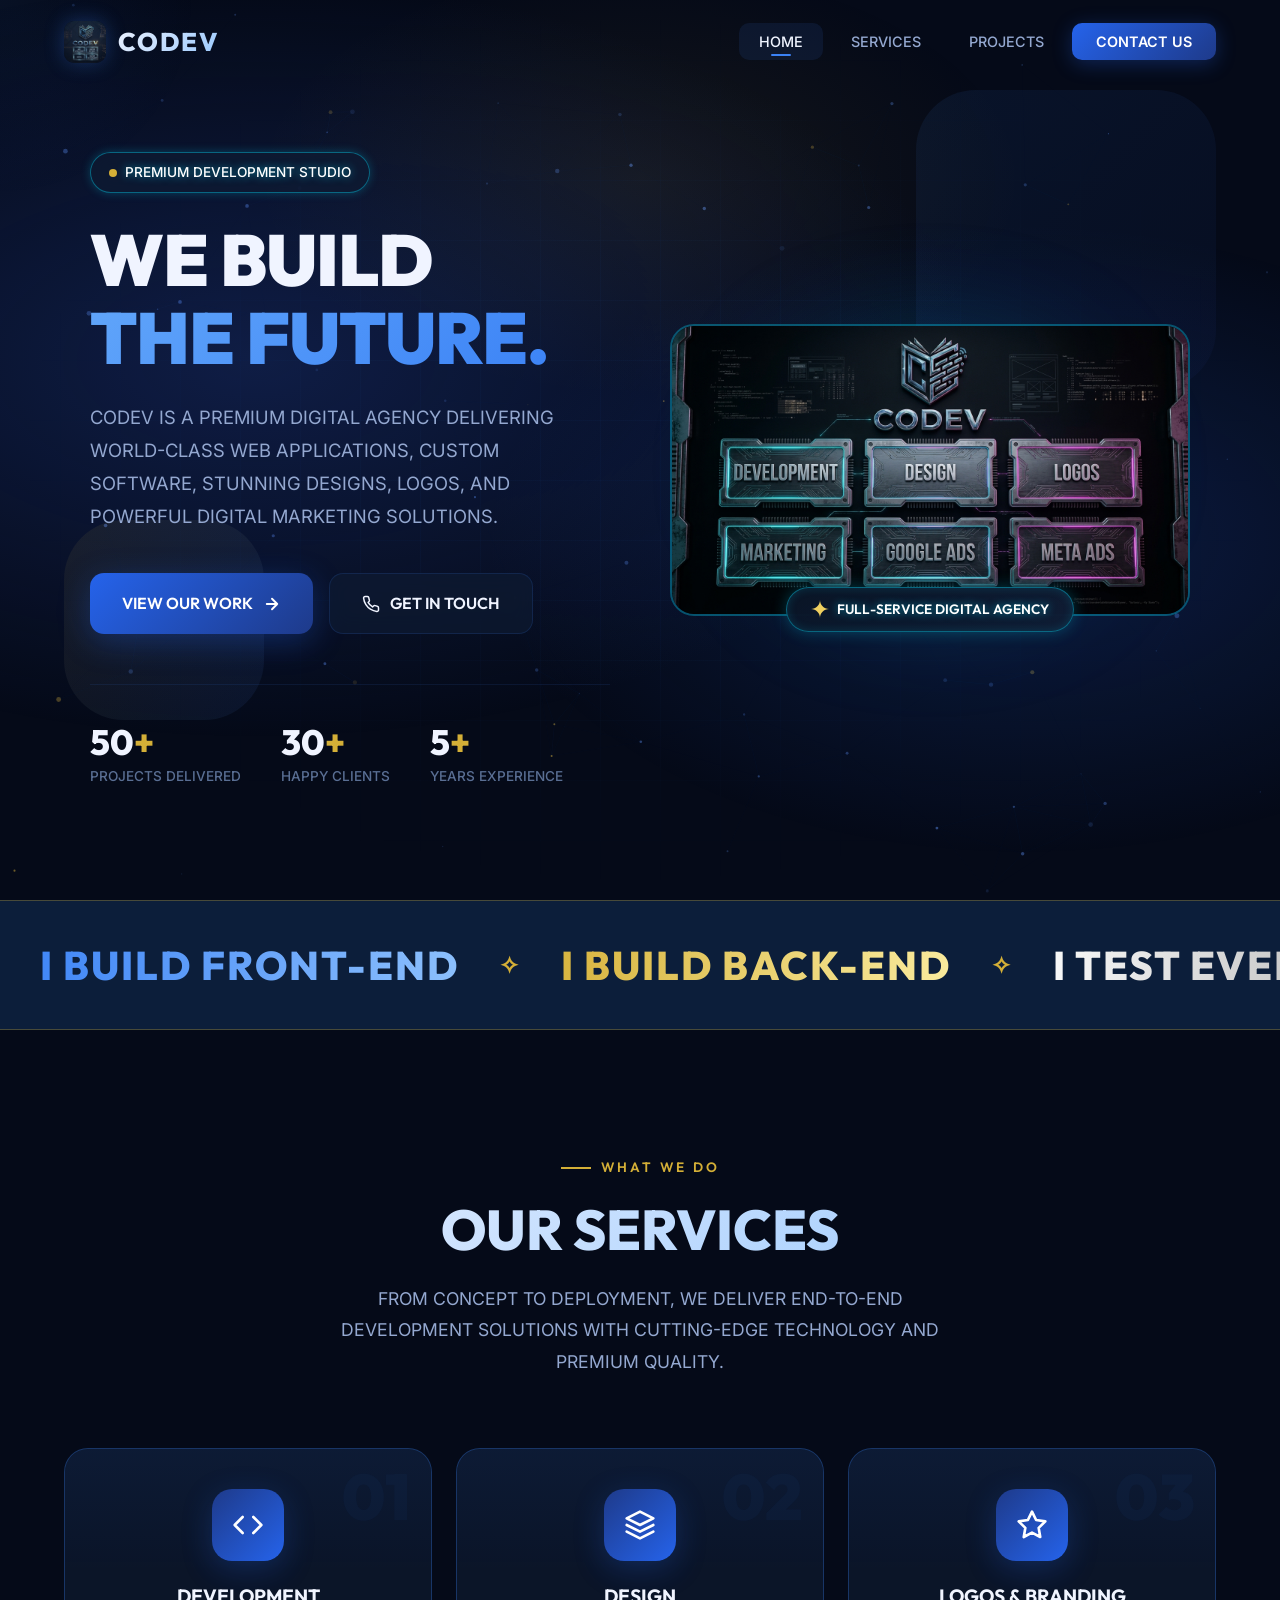
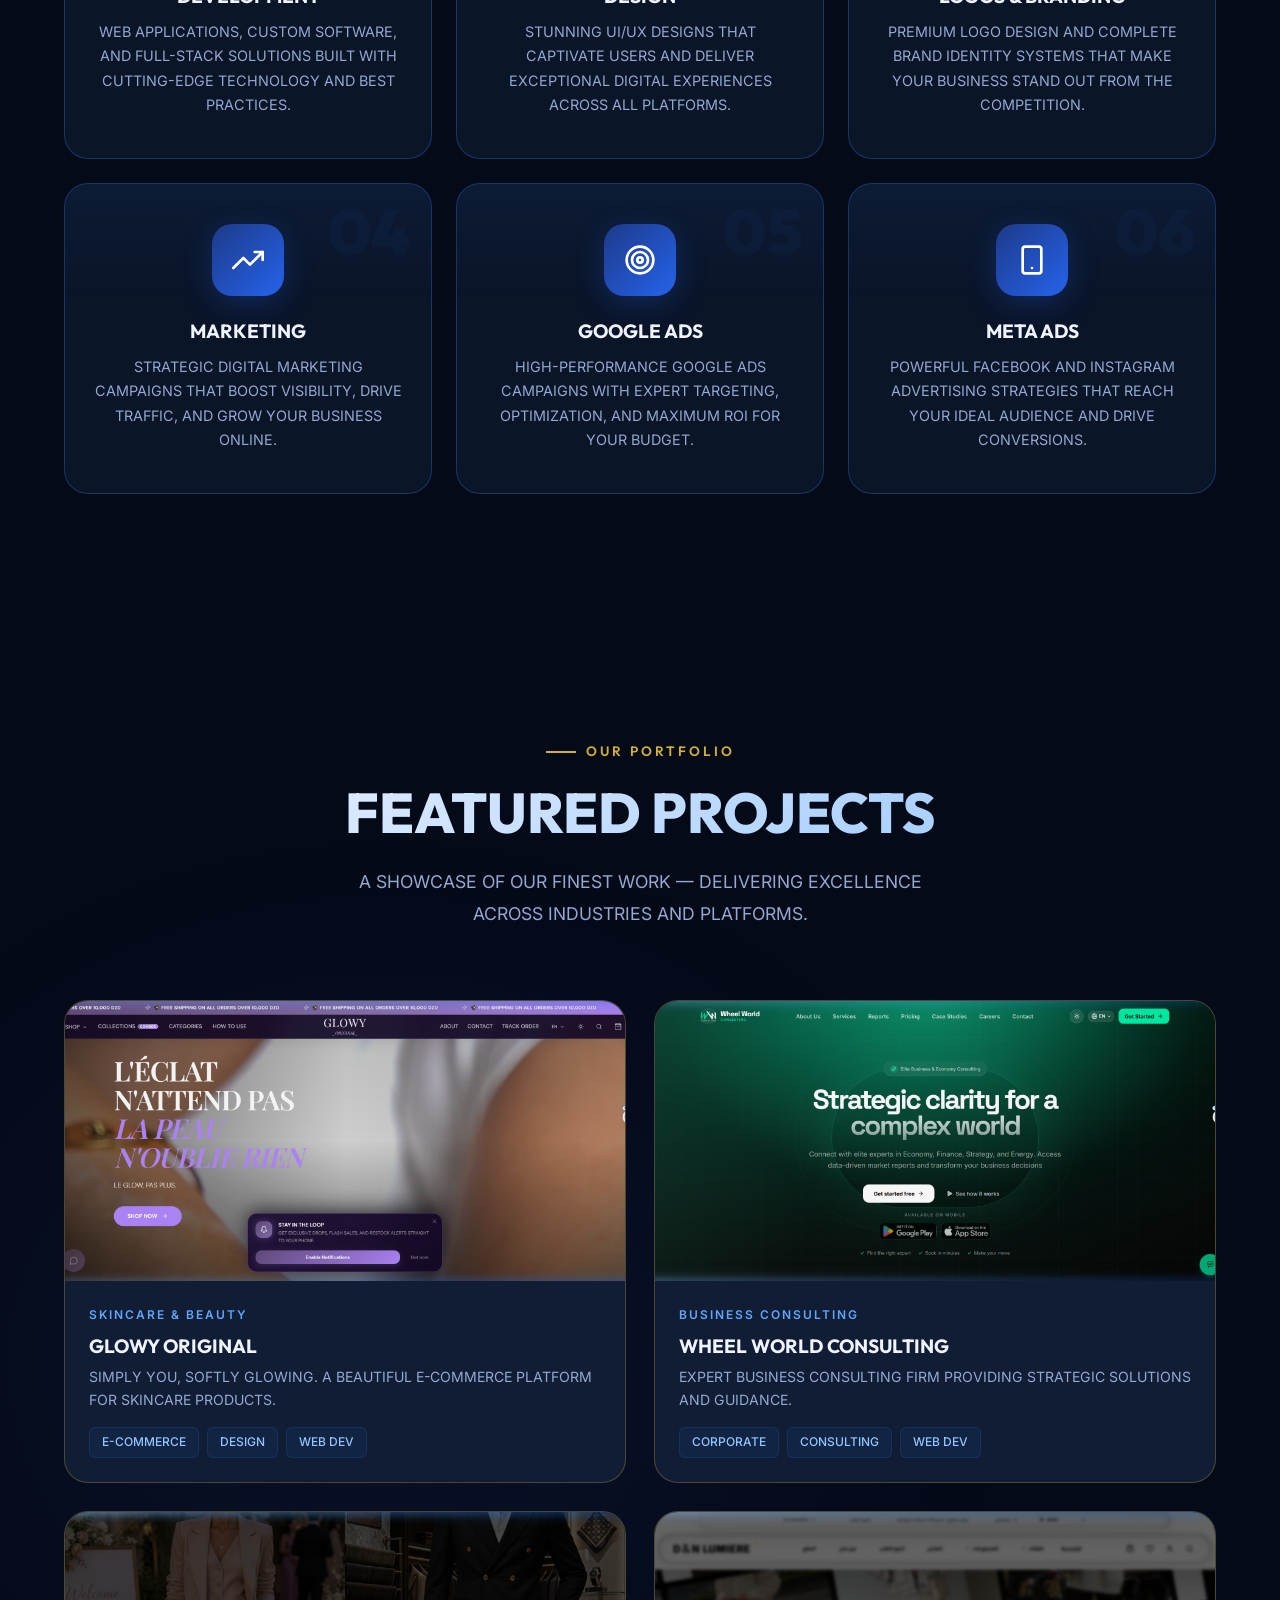
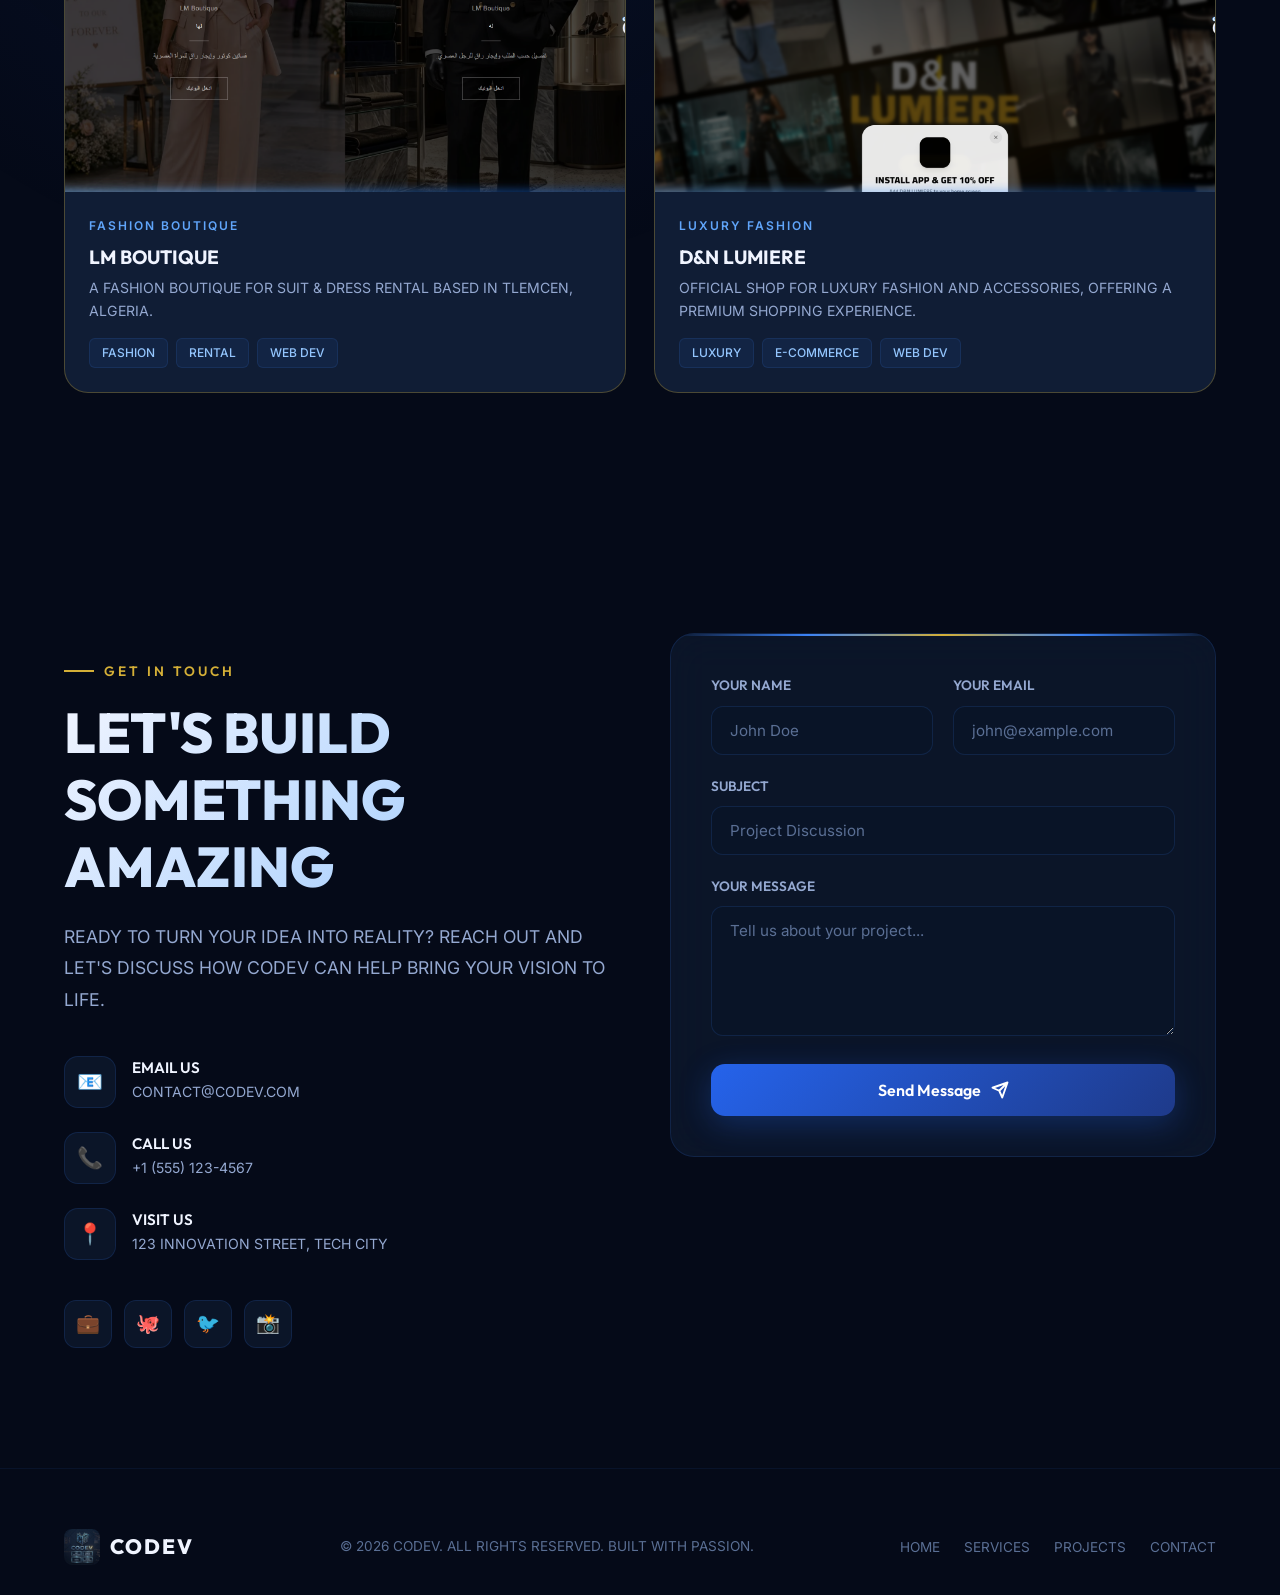
==== index.html @ 9a70c222 "Initial commit: Luxury landing page and functional admin dashboard" ====
<!DOCTYPE html>
<html lang="en">
<head>
  <meta charset="UTF-8">
  <meta name="viewport" content="width=device-width, initial-scale=1.0">
  <meta name="description" content="CODEV — Premium software development company specializing in web, mobile, full-stack, and enterprise software solutions. We build the future.">
  <meta name="keywords" content="CODEV, software development, web development, mobile apps, full-stack, enterprise software">
  <title>CODEV — We Build The Future</title>
  <link rel="stylesheet" href="styles.css">
</head>
<body>

  <!-- Scroll Progress Bar -->
  <div class="scroll-progress" id="scrollProgress"></div>

  <!-- Cursor Glow -->
  <div class="cursor-glow" id="cursorGlow"></div>

  <!-- Hero Background Video -->
  <video class="hero-video-bg" autoplay muted loop playsinline id="heroVideo">
    <source src="images/CODEV_logo_animation_video_202609071959.mp4" type="video/mp4">
  </video>

  <!-- Particles Canvas -->
  <canvas id="particles-canvas"></canvas>

  <!-- ============ NAVIGATION ============ -->
  <nav class="navbar" id="navbar">
    <div class="container">
      <a href="#hero" class="nav-logo">
        <img src="images/codev.jpeg" alt="CODEV Logo" class="nav-logo-img">
        <span>CODEV</span>
      </a>
      <ul class="nav-links" id="navLinks">
        <li><a href="#hero" class="active">Home</a></li>
        <li><a href="#services">Services</a></li>
        <li><a href="#projects">Projects</a></li>
        <li><a href="#contact" class="nav-cta">Contact Us</a></li>
      </ul>
      <button class="nav-toggle" id="navToggle" aria-label="Toggle navigation">
        <span></span>
        <span></span>
        <span></span>
      </button>
    </div>
  </nav>

  <!-- ============ HERO SECTION ============ -->
  <section class="hero" id="hero">
    <div class="hero-bg"></div>
    <div class="hero-grid"></div>
    <div class="floating-shapes">
      <div class="shape shape-1"></div>
      <div class="shape shape-2"></div>
      <div class="shape shape-3"></div>
    </div>
    <div class="container">
      <div class="hero-content">
        <div class="hero-badge">
          <span class="dot"></span>
          Premium Development Studio
        </div>
        <h1 class="hero-title">
          <span class="line">We Build</span>
          <span class="line gradient-text">The Future.</span>
        </h1>
        <p class="hero-description">
          CODEV is a premium digital agency delivering world-class 
          web applications, custom software, stunning designs, logos, 
          and powerful digital marketing solutions.
        </p>
        <div class="hero-buttons">
          <a href="#projects" class="btn-primary">
            View Our Work
            <svg width="18" height="18" viewBox="0 0 24 24" fill="none" stroke="currentColor" stroke-width="2.5" stroke-linecap="round" stroke-linejoin="round"><path d="M5 12h14M12 5l7 7-7 7"/></svg>
          </a>
          <a href="#contact" class="btn-secondary">
            <svg width="18" height="18" viewBox="0 0 24 24" fill="none" stroke="currentColor" stroke-width="2" stroke-linecap="round" stroke-linejoin="round"><path d="M22 16.92v3a2 2 0 01-2.18 2 19.79 19.79 0 01-8.63-3.07 19.5 19.5 0 01-6-6 19.79 19.79 0 01-3.07-8.67A2 2 0 014.11 2h3a2 2 0 012 1.72c.127.96.361 1.903.7 2.81a2 2 0 01-.45 2.11L8.09 9.91a16 16 0 006 6l1.27-1.27a2 2 0 012.11-.45c.907.339 1.85.573 2.81.7A2 2 0 0122 16.92z"/></svg>
            Get In Touch
          </a>
        </div>
        <div class="hero-stats">
          <div class="stat">
            <div class="stat-number">50<span class="accent">+</span></div>
            <div class="stat-label">Projects Delivered</div>
          </div>
          <div class="stat">
            <div class="stat-number">30<span class="accent">+</span></div>
            <div class="stat-label">Happy Clients</div>
          </div>
          <div class="stat">
            <div class="stat-number">5<span class="accent">+</span></div>
            <div class="stat-label">Years Experience</div>
          </div>
        </div>
      </div>
      <div class="hero-visual">
        <div class="hero-image-wrapper">
          <div class="hero-image-glow"></div>
          <img src="images/CODEV_digital_services_dashboard…_202609072008.jpeg" alt="CODEV Services" class="hero-main-image">
          <div class="hero-image-badge dynamic-lightning-badge">
            <svg class="lightning-icon premium-star" xmlns="http://www.w3.org/2000/svg" width="18" height="18" viewBox="0 0 24 24" fill="var(--gold-light)">
              <path d="M12 0C12 6.627 17.373 12 24 12C17.373 12 12 17.373 12 24C12 17.373 6.627 12 0 12C6.627 12 12 6.627 12 0Z"/>
            </svg> 
            FULL-SERVICE DIGITAL AGENCY
          </div>
        </div>
      </div>
    </div>
    </div>
  </section>

  <!-- ============ SCROLLING MARQUEE ============ -->
  <div class="marquee-section">
    <div class="marquee-container">
      <div class="marquee-content">
        <!-- Group 1 -->
        <span class="color-1">I BUILD FRONT-END</span> <span class="marquee-star">✧</span>
        <span class="color-2">I BUILD BACK-END</span> <span class="marquee-star">✧</span>
        <span class="color-3">I TEST EVERYTHING</span> <span class="marquee-star">✧</span>
        <span class="color-4">WEB APPLICATIONS</span> <span class="marquee-star">✧</span>
        <span class="color-5">MOBILE APPS</span> <span class="marquee-star">✧</span>
        <!-- Group 2 (Duplicate for seamless loop) -->
        <span class="color-1">I BUILD FRONT-END</span> <span class="marquee-star">✧</span>
        <span class="color-2">I BUILD BACK-END</span> <span class="marquee-star">✧</span>
        <span class="color-3">I TEST EVERYTHING</span> <span class="marquee-star">✧</span>
        <span class="color-4">WEB APPLICATIONS</span> <span class="marquee-star">✧</span>
        <span class="color-5">MOBILE APPS</span> <span class="marquee-star">✧</span>
      </div>
    </div>
  </div>


  <!-- ============ SERVICES SECTION ============ -->
  <section class="services" id="services">
    <div class="container">
      <div class="section-header reveal">
        <div class="section-label">What We Do</div>
        <h2 class="section-title">Our Services</h2>
        <p class="section-subtitle">
          From concept to deployment, we deliver end-to-end development solutions 
          with cutting-edge technology and premium quality.
        </p>
      </div>
      <div class="services-grid">
        <!-- Service 1 -->
        <div class="service-card reveal reveal-delay-1" data-tilt>
          <span class="service-number">01</span>
          <div class="service-icon"><svg xmlns="http://www.w3.org/2000/svg" width="32" height="32" viewBox="0 0 24 24" fill="none" stroke="white" stroke-width="2" stroke-linecap="round" stroke-linejoin="round"><polyline points="16 18 22 12 16 6"></polyline><polyline points="8 6 2 12 8 18"></polyline></svg></div>
          <h3>Development</h3>
          <p>Web applications, custom software, and full-stack solutions built with cutting-edge technology and best practices.</p>
        </div>
        <!-- Service 2 -->
        <div class="service-card reveal reveal-delay-2" data-tilt>
          <span class="service-number">02</span>
          <div class="service-icon"><svg xmlns="http://www.w3.org/2000/svg" width="32" height="32" viewBox="0 0 24 24" fill="none" stroke="white" stroke-width="2" stroke-linecap="round" stroke-linejoin="round"><polygon points="12 2 2 7 12 12 22 7 12 2"></polygon><polyline points="2 17 12 22 22 17"></polyline><polyline points="2 12 12 17 22 12"></polyline></svg></div>
          <h3>Design</h3>
          <p>Stunning UI/UX designs that captivate users and deliver exceptional digital experiences across all platforms.</p>
        </div>
        <!-- Service 3 -->
        <div class="service-card reveal reveal-delay-3" data-tilt>
          <span class="service-number">03</span>
          <div class="service-icon"><svg xmlns="http://www.w3.org/2000/svg" width="32" height="32" viewBox="0 0 24 24" fill="none" stroke="white" stroke-width="2" stroke-linecap="round" stroke-linejoin="round"><polygon points="12 2 15.09 8.26 22 9.27 17 14.14 18.18 21.02 12 17.77 5.82 21.02 7 14.14 2 9.27 8.91 8.26 12 2"></polygon></svg></div>
          <h3>Logos & Branding</h3>
          <p>Premium logo design and complete brand identity systems that make your business stand out from the competition.</p>
        </div>
        <!-- Service 4 -->
        <div class="service-card reveal reveal-delay-1" data-tilt>
          <span class="service-number">04</span>
          <div class="service-icon"><svg xmlns="http://www.w3.org/2000/svg" width="32" height="32" viewBox="0 0 24 24" fill="none" stroke="white" stroke-width="2" stroke-linecap="round" stroke-linejoin="round"><polyline points="23 6 13.5 15.5 8.5 10.5 1 18"></polyline><polyline points="17 6 23 6 23 12"></polyline></svg></div>
          <h3>Marketing</h3>
          <p>Strategic digital marketing campaigns that boost visibility, drive traffic, and grow your business online.</p>
        </div>
        <!-- Service 5 -->
        <div class="service-card reveal reveal-delay-2" data-tilt>
          <span class="service-number">05</span>
          <div class="service-icon"><svg xmlns="http://www.w3.org/2000/svg" width="32" height="32" viewBox="0 0 24 24" fill="none" stroke="white" stroke-width="2" stroke-linecap="round" stroke-linejoin="round"><circle cx="12" cy="12" r="10"></circle><circle cx="12" cy="12" r="6"></circle><circle cx="12" cy="12" r="2"></circle></svg></div>
          <h3>Google Ads</h3>
          <p>High-performance Google Ads campaigns with expert targeting, optimization, and maximum ROI for your budget.</p>
        </div>
        <!-- Service 6 -->
        <div class="service-card reveal reveal-delay-3" data-tilt>
          <span class="service-number">06</span>
          <div class="service-icon"><svg xmlns="http://www.w3.org/2000/svg" width="32" height="32" viewBox="0 0 24 24" fill="none" stroke="white" stroke-width="2" stroke-linecap="round" stroke-linejoin="round"><rect x="5" y="2" width="14" height="20" rx="2" ry="2"></rect><line x1="12" y1="18" x2="12.01" y2="18"></line></svg></div>
          <h3>Meta Ads</h3>
          <p>Powerful Facebook and Instagram advertising strategies that reach your ideal audience and drive conversions.</p>
        </div>
      </div>
    </div>
  </section>

  <!-- ============ PROJECTS SECTION ============ -->
  <section class="projects" id="projects">
    <div class="container">
      <div class="section-header reveal">
        <div class="section-label">Our Portfolio</div>
        <h2 class="section-title">Featured Projects</h2>
        <p class="section-subtitle">
          A showcase of our finest work — delivering excellence across industries 
          and platforms.
        </p>
      </div>
      <div class="projects-grid">
        <!-- Project 1 -->
        <div class="project-card reveal reveal-delay-1">
          <div class="project-image">
            <img src="images/project_glowyoriginal.png" alt="Glowy Original" loading="lazy">
            <div class="project-image-overlay">
              <a href="https://glowyoriginal.com" target="_blank" class="project-view-btn" style="text-decoration:none; display:inline-block;">Visit Website</a>
            </div>
          </div>
          <div class="project-info">
            <div class="project-category">Skincare & Beauty</div>
            <h3>Glowy Original</h3>
            <p>Simply you, softly glowing. A beautiful e-commerce platform for skincare products.</p>
            <div class="project-tags">
              <span class="project-tag">E-Commerce</span>
              <span class="project-tag">Design</span>
              <span class="project-tag">Web Dev</span>
            </div>
          </div>
        </div>
        <!-- Project 2 -->
        <div class="project-card reveal reveal-delay-2">
          <div class="project-image">
            <img src="images/project_wheelworld.png" alt="Wheel World Consulting" loading="lazy">
            <div class="project-image-overlay">
              <a href="https://wheelworld.dz" target="_blank" class="project-view-btn" style="text-decoration:none; display:inline-block;">Visit Website</a>
            </div>
          </div>
          <div class="project-info">
            <div class="project-category">Business Consulting</div>
            <h3>Wheel World Consulting</h3>
            <p>Expert business consulting firm providing strategic solutions and guidance.</p>
            <div class="project-tags">
              <span class="project-tag">Corporate</span>
              <span class="project-tag">Consulting</span>
              <span class="project-tag">Web Dev</span>
            </div>
          </div>
        </div>
        <!-- Project 3 -->
        <div class="project-card reveal reveal-delay-3">
          <div class="project-image">
            <img src="images/project_lmboutique.png" alt="LM Boutique" loading="lazy">
            <div class="project-image-overlay">
              <a href="https://lmboutique.store" target="_blank" class="project-view-btn" style="text-decoration:none; display:inline-block;">Visit Website</a>
            </div>
          </div>
          <div class="project-info">
            <div class="project-category">Fashion Boutique</div>
            <h3>LM Boutique</h3>
            <p>A fashion boutique for suit & dress rental based in Tlemcen, Algeria.</p>
            <div class="project-tags">
              <span class="project-tag">Fashion</span>
              <span class="project-tag">Rental</span>
              <span class="project-tag">Web Dev</span>
            </div>
          </div>
        </div>
        <!-- Project 4 -->
        <div class="project-card reveal reveal-delay-4">
          <div class="project-image">
            <img src="images/project_dnlumiere.png" alt="D&N Lumiere" loading="lazy">
            <div class="project-image-overlay">
              <a href="https://dn-lumiere.com" target="_blank" class="project-view-btn" style="text-decoration:none; display:inline-block;">Visit Website</a>
            </div>
          </div>
          <div class="project-info">
            <div class="project-category">Luxury Fashion</div>
            <h3>D&N Lumiere</h3>
            <p>Official shop for luxury fashion and accessories, offering a premium shopping experience.</p>
            <div class="project-tags">
              <span class="project-tag">Luxury</span>
              <span class="project-tag">E-Commerce</span>
              <span class="project-tag">Web Dev</span>
            </div>
          </div>
        </div>
      </div>
    </div>
  </section>

  <!-- ============ CONTACT SECTION ============ -->
  <section class="contact" id="contact">
    <div class="container">
      <div class="contact-info">
        <div class="reveal">
          <div class="section-label">Get In Touch</div>
          <h2 class="section-title">Let's Build Something Amazing</h2>
          <p class="section-subtitle">
            Ready to turn your idea into reality? Reach out and let's discuss 
            how CODEV can help bring your vision to life.
          </p>
        </div>
        <div class="contact-details reveal reveal-delay-1">
          <div class="contact-item">
            <div class="contact-item-icon">📧</div>
            <div class="contact-item-text">
              <h4>Email Us</h4>
              <p>contact@codev.com</p>
            </div>
          </div>
          <div class="contact-item">
            <div class="contact-item-icon">📞</div>
            <div class="contact-item-text">
              <h4>Call Us</h4>
              <p>+1 (555) 123-4567</p>
            </div>
          </div>
          <div class="contact-item">
            <div class="contact-item-icon">📍</div>
            <div class="contact-item-text">
              <h4>Visit Us</h4>
              <p>123 Innovation Street, Tech City</p>
            </div>
          </div>
        </div>
        <div class="contact-socials reveal reveal-delay-2">
          <a href="#" class="social-link" aria-label="LinkedIn">💼</a>
          <a href="#" class="social-link" aria-label="GitHub">🐙</a>
          <a href="#" class="social-link" aria-label="Twitter">🐦</a>
          <a href="#" class="social-link" aria-label="Instagram">📸</a>
        </div>
      </div>
      <div class="contact-form-wrapper reveal reveal-delay-1">
        <form class="contact-form" id="contactForm">
          <div class="form-row">
            <div class="form-group">
              <label for="name">Your Name</label>
              <input type="text" id="name" name="name" placeholder="John Doe" required>
            </div>
            <div class="form-group">
              <label for="email">Your Email</label>
              <input type="email" id="email" name="email" placeholder="john@example.com" required>
            </div>
          </div>
          <div class="form-group">
            <label for="subject">Subject</label>
            <input type="text" id="subject" name="subject" placeholder="Project Discussion">
          </div>
          <div class="form-group">
            <label for="message">Your Message</label>
            <textarea id="message" name="message" placeholder="Tell us about your project..." required></textarea>
          </div>
          <button type="submit" class="btn-submit" id="submitBtn">
            Send Message
            <svg width="18" height="18" viewBox="0 0 24 24" fill="none" stroke="currentColor" stroke-width="2.5" stroke-linecap="round" stroke-linejoin="round"><path d="M22 2L11 13M22 2l-7 20-4-9-9-4 20-7z"/></svg>
          </button>
        </form>
      </div>
    </div>
  </section>

  <!-- ============ FOOTER ============ -->
  <footer class="footer">
    <div class="container">
      <div class="footer-content">
        <div class="footer-logo">
          <img src="images/codev.jpeg" alt="CODEV Logo" class="footer-logo-img">
          <span>CODEV</span>
        </div>
        <p class="footer-text">&copy; 2026 CODEV. All rights reserved. Built with passion.</p>
        <ul class="footer-links">
          <li><a href="#hero">Home</a></li>
          <li><a href="#services">Services</a></li>
          <li><a href="#projects">Projects</a></li>
          <li><a href="#contact">Contact</a></li>
        </ul>
      </div>
    </div>
  </footer>

  <!-- Back to Top -->
  <button class="back-to-top" id="backToTop" aria-label="Back to top">
    <svg width="20" height="20" viewBox="0 0 24 24" fill="none" stroke="currentColor" stroke-width="2.5" stroke-linecap="round" stroke-linejoin="round"><path d="M18 15l-6-6-6 6"/></svg>
  </button>

  <script src="script.js"></script>
</body>
</html>
---- styles.css ----
/* ============================================
   CODEV — Luxury Portfolio Design System
   Deep Royal Blue + Gold Accent Theme
   ============================================ */

/* ---------- Google Fonts ---------- */
@import url('https://fonts.googleapis.com/css2?family=Outfit:wght@300;400;500;600;700;800;900&family=Inter:wght@300;400;500;600;700&display=swap');

/* ---------- CSS Custom Properties ---------- */
:root {
  /* Primary Blues */
  --bg-deepest: #050a18;
  --bg-deep: #0a1628;
  --bg-dark: #0d1f3c;
  --bg-card: #101d35;
  --blue-900: #0c1e3a;
  --blue-800: #132d5e;
  --blue-700: #1e3a8a;
  --blue-600: #2563eb;
  --blue-500: #3b82f6;
  --blue-400: #60a5fa;
  --blue-300: #93c5fd;

  /* Gold Accent */
  --gold: #d4af37;
  --gold-light: #f0d060;
  --gold-dark: #b8941e;

  /* Text */
  --text-primary: #f0f4ff;
  --text-secondary: #94a8d0;
  --text-muted: #5a6f94;

  /* Glass */
  --glass-bg: rgba(16, 29, 53, 0.6);
  --glass-border: rgba(59, 130, 246, 0.15);
  --glass-glow: rgba(59, 130, 246, 0.08);

  /* Shadows */
  --shadow-sm: 0 2px 8px rgba(0, 0, 0, 0.3);
  --shadow-md: 0 8px 32px rgba(0, 0, 0, 0.4);
  --shadow-lg: 0 16px 64px rgba(0, 0, 0, 0.5);
  --shadow-glow: 0 0 40px rgba(59, 130, 246, 0.15);
  --shadow-gold: 0 0 30px rgba(212, 175, 55, 0.2);

  /* Spacing */
  --section-padding: 120px 0;
  --container-width: 1200px;

  /* Transitions */
  --transition-fast: 0.2s cubic-bezier(0.4, 0, 0.2, 1);
  --transition-smooth: 0.4s cubic-bezier(0.4, 0, 0.2, 1);
  --transition-spring: 0.6s cubic-bezier(0.34, 1.56, 0.64, 1);
}

/* ---------- Reset & Base ---------- */
*,
*::before,
*::after {
  margin: 0;
  padding: 0;
  box-sizing: border-box;
}

html {
  scroll-behavior: smooth;
  scroll-padding-top: 80px;
}

body {
  font-family: 'Inter', -apple-system, BlinkMacSystemFont, sans-serif;
  background-color: var(--bg-deepest);
  color: var(--text-primary);
  line-height: 1.7;
  overflow-x: hidden;
  -webkit-font-smoothing: antialiased;
  -moz-osx-font-smoothing: grayscale;
  text-transform: uppercase;
}

h1, h2, h3, h4, h5, h6 {
  font-family: 'Outfit', sans-serif;
  line-height: 1.2;
  font-weight: 700;
}

a {
  text-decoration: none;
  color: inherit;
}

img {
  max-width: 100%;
  display: block;
}

.container {
  max-width: var(--container-width);
  margin: 0 auto;
  padding: 0 24px;
}

/* ---------- Section Titles ---------- */
.section-label {
  display: inline-flex;
  align-items: center;
  gap: 10px;
  font-family: 'Outfit', sans-serif;
  font-size: 0.85rem;
  font-weight: 600;
  letter-spacing: 3px;
  text-transform: uppercase;
  color: var(--gold);
  margin-bottom: 16px;
}

.section-label::before {
  content: '';
  display: inline-block;
  width: 30px;
  height: 2px;
  background: var(--gold);
}

.section-title {
  font-size: clamp(2.2rem, 5vw, 3.5rem);
  font-weight: 800;
  margin-bottom: 20px;
  background: linear-gradient(135deg, var(--text-primary), var(--blue-300));
  -webkit-background-clip: text;
  -webkit-text-fill-color: transparent;
  background-clip: text;
  animation: titleLightningGlow 3s infinite alternate;
}

.section-subtitle {
  font-size: 1.1rem;
  color: var(--text-secondary);
  max-width: 600px;
  line-height: 1.8;
}

/* ---------- Particles Canvas ---------- */
#particles-canvas {
  position: fixed;
  top: 0;
  left: 0;
  width: 100%;
  height: 100%;
  pointer-events: none;
  z-index: 0;
}

/* ============================================
   NAVIGATION
   ============================================ */
.navbar {
  position: fixed;
  top: 0;
  left: 0;
  right: 0;
  z-index: 1000;
  padding: 20px 0;
  transition: var(--transition-smooth);
}

.navbar.scrolled {
  padding: 12px 0;
  background: rgba(5, 10, 24, 0.85);
  backdrop-filter: blur(20px);
  -webkit-backdrop-filter: blur(20px);
  border-bottom: 1px solid var(--glass-border);
  box-shadow: 0 4px 30px rgba(0, 0, 0, 0.3);
}

.navbar .container {
  display: flex;
  align-items: center;
  justify-content: space-between;
}

.nav-logo {
  display: flex;
  align-items: center;
  gap: 12px;
  font-family: 'Outfit', sans-serif;
  font-size: 1.6rem;
  font-weight: 800;
  letter-spacing: 2px;
}

.nav-logo-img {
  width: 42px;
  height: 42px;
  border-radius: 10px;
  object-fit: cover;
  box-shadow: 0 0 20px rgba(59, 130, 246, 0.3);
}

.nav-logo span {
  background: linear-gradient(135deg, var(--text-primary), var(--blue-300));
  -webkit-background-clip: text;
  -webkit-text-fill-color: transparent;
  background-clip: text;
}

.nav-links {
  display: flex;
  align-items: center;
  gap: 8px;
  list-style: none;
}

.nav-links a {
  padding: 10px 20px;
  font-size: 0.9rem;
  font-weight: 500;
  color: var(--text-secondary);
  border-radius: 10px;
  transition: var(--transition-fast);
  position: relative;
}

.nav-links a:hover,
.nav-links a.active {
  color: var(--text-primary);
  background: rgba(59, 130, 246, 0.1);
}

.nav-links a.active::after {
  content: '';
  position: absolute;
  bottom: 4px;
  left: 50%;
  transform: translateX(-50%);
  width: 20px;
  height: 2px;
  background: var(--blue-500);
  border-radius: 1px;
}

.nav-cta {
  padding: 10px 24px !important;
  background: linear-gradient(135deg, var(--blue-600), var(--blue-700)) !important;
  color: white !important;
  border-radius: 10px !important;
  font-weight: 600 !important;
  box-shadow: 0 4px 20px rgba(37, 99, 235, 0.3);
  transition: var(--transition-smooth) !important;
}

.nav-cta:hover {
  transform: translateY(-2px);
  box-shadow: 0 8px 30px rgba(37, 99, 235, 0.4) !important;
}

/* Mobile Menu */
.nav-toggle {
  display: none;
  flex-direction: column;
  gap: 5px;
  background: none;
  border: none;
  cursor: pointer;
  padding: 5px;
  z-index: 1001;
}

.nav-toggle span {
  display: block;
  width: 24px;
  height: 2px;
  background: var(--text-primary);
  border-radius: 2px;
  transition: var(--transition-fast);
}

.nav-toggle.active span:nth-child(1) {
  transform: rotate(45deg) translate(5px, 5px);
}

.nav-toggle.active span:nth-child(2) {
  opacity: 0;
}

.nav-toggle.active span:nth-child(3) {
  transform: rotate(-45deg) translate(5px, -5px);
}

/* ============================================
   HERO SECTION
   ============================================ */
.hero {
  position: relative;
  min-height: 100vh;
  display: flex;
  align-items: center;
  overflow: hidden;
  padding: 120px 0 80px;
}

/* Animated gradient background */
.hero-bg {
  position: absolute;
  inset: 0;
  background:
    radial-gradient(ellipse 80% 60% at 20% 40%, rgba(30, 58, 138, 0.4) 0%, transparent 70%),
    radial-gradient(ellipse 60% 50% at 80% 60%, rgba(37, 99, 235, 0.2) 0%, transparent 70%),
    radial-gradient(ellipse 50% 40% at 50% 20%, rgba(212, 175, 55, 0.08) 0%, transparent 60%);
  animation: heroBgPulse 8s ease-in-out infinite alternate;
}

@keyframes heroBgPulse {
  0% { opacity: 0.8; transform: scale(1); }
  100% { opacity: 1; transform: scale(1.05); }
}

/* Grid pattern overlay */
.hero-grid {
  position: absolute;
  inset: 0;
  background-image:
    linear-gradient(rgba(59, 130, 246, 0.03) 1px, transparent 1px),
    linear-gradient(90deg, rgba(59, 130, 246, 0.03) 1px, transparent 1px);
  background-size: 60px 60px;
  mask-image: radial-gradient(ellipse at center, black 30%, transparent 70%);
  -webkit-mask-image: radial-gradient(ellipse at center, black 30%, transparent 70%);
}

/* 3D Floating Shapes */
.floating-shapes {
  position: absolute;
  inset: 0;
  perspective: 1000px;
  overflow: hidden;
}

.shape {
  position: absolute;
  border-radius: 20%;
  opacity: 0.08;
  animation: floatRotate 20s ease-in-out infinite;
}

.shape-1 {
  width: 300px;
  height: 300px;
  top: 10%;
  right: 5%;
  background: linear-gradient(135deg, var(--blue-500), var(--blue-700));
  animation-delay: 0s;
  animation-duration: 25s;
}

.shape-2 {
  width: 200px;
  height: 200px;
  bottom: 20%;
  left: 5%;
  background: linear-gradient(135deg, var(--gold), var(--blue-500));
  animation-delay: -5s;
  animation-duration: 20s;
  border-radius: 30%;
}

.shape-3 {
  width: 150px;
  height: 150px;
  top: 50%;
  right: 30%;
  background: linear-gradient(135deg, var(--blue-400), var(--blue-600));
  animation-delay: -10s;
  animation-duration: 22s;
  border-radius: 40%;
}

@keyframes floatRotate {
  0%, 100% {
    transform: translateY(0) rotate3d(1, 1, 0, 0deg) scale(1);
  }
  25% {
    transform: translateY(-30px) rotate3d(1, 0, 1, 90deg) scale(1.05);
  }
  50% {
    transform: translateY(-15px) rotate3d(0, 1, 1, 180deg) scale(0.95);
  }
  75% {
    transform: translateY(-40px) rotate3d(1, 1, 1, 270deg) scale(1.02);
  }
}

.hero .container {
  position: relative;
  z-index: 2;
  display: flex;
  align-items: center;
  gap: 60px;
}

.hero-content {
  flex: 1;
  max-width: 650px;
}

.hero-badge {
  display: inline-flex;
  align-items: center;
  gap: 8px;
  padding: 8px 18px;
  background: var(--glass-bg);
  border: 1px solid rgba(6, 182, 212, 0.5);
  border-radius: 50px;
  font-size: 0.85rem;
  font-weight: 500;
  color: #fff;
  margin-bottom: 28px;
  backdrop-filter: blur(10px);
  box-shadow: 0 0 10px rgba(6, 182, 212, 0.3);
  text-shadow: 0 0 8px rgba(6, 182, 212, 0.8);
  animation: badgeLightningPulse 2s infinite alternate;
}

.hero-badge .dot {
  width: 8px;
  height: 8px;
  background: var(--gold);
  border-radius: 50%;
  animation: pulse 2s ease-in-out infinite;
}

@keyframes pulse {
  0%, 100% { opacity: 1; transform: scale(1); }
  50% { opacity: 0.5; transform: scale(0.8); }
}

.hero-title {
  font-size: clamp(2.8rem, 6vw, 4.5rem);
  font-weight: 900;
  line-height: 1.08;
  margin-bottom: 24px;
  letter-spacing: -1px;
  animation: titleLightningGlow 3s infinite alternate;
}

@keyframes titleLightningGlow {
  0%, 100% { filter: drop-shadow(0 0 8px rgba(59, 130, 246, 0.2)); }
  50% { filter: drop-shadow(0 0 25px rgba(59, 130, 246, 0.8)) drop-shadow(0 0 45px rgba(212, 175, 55, 0.6)); }
}

.hero-title .line {
  display: block;
}

.hero-title .gradient-text {
  background: linear-gradient(135deg, var(--blue-400), var(--blue-500), var(--gold-light));
  -webkit-background-clip: text;
  -webkit-text-fill-color: transparent;
  background-clip: text;
  background-size: 200% auto;
  animation: shimmer 4s ease-in-out infinite;
}

@keyframes shimmer {
  0%, 100% { background-position: 0% center; }
  50% { background-position: 100% center; }
}

.hero-description {
  font-size: 1.15rem;
  color: var(--text-secondary);
  line-height: 1.8;
  margin-bottom: 40px;
  max-width: 520px;
  animation: descLightningGlow 4s infinite alternate;
}

@keyframes descLightningGlow {
  0%, 100% { text-shadow: 0 0 5px rgba(255, 255, 255, 0.1); color: var(--text-secondary); }
  50% { text-shadow: 0 0 15px rgba(255, 255, 255, 0.6), 0 0 30px rgba(59, 130, 246, 0.5); color: #fff; }
}

.hero-buttons {
  display: flex;
  gap: 16px;
  flex-wrap: wrap;
}

/* Buttons */
.btn-primary {
  display: inline-flex;
  align-items: center;
  gap: 10px;
  padding: 16px 32px;
  background: linear-gradient(135deg, var(--blue-600), var(--blue-700));
  color: white;
  font-family: 'Outfit', sans-serif;
  font-size: 1rem;
  font-weight: 600;
  border: none;
  border-radius: 14px;
  cursor: pointer;
  transition: var(--transition-smooth);
  position: relative;
  overflow: hidden;
  box-shadow: 0 8px 32px rgba(37, 99, 235, 0.3);
}

.btn-primary::before {
  content: '';
  position: absolute;
  inset: 0;
  background: linear-gradient(135deg, transparent, rgba(255,255,255,0.1), transparent);
  transform: translateX(-100%);
  transition: 0.6s;
}

.btn-primary:hover::before {
  transform: translateX(100%);
}

.btn-primary:hover {
  transform: translateY(-3px);
  box-shadow: 0 12px 40px rgba(37, 99, 235, 0.45);
}

.btn-secondary {
  display: inline-flex;
  align-items: center;
  gap: 10px;
  padding: 16px 32px;
  background: var(--glass-bg);
  color: var(--text-primary);
  font-family: 'Outfit', sans-serif;
  font-size: 1rem;
  font-weight: 600;
  border: 1px solid var(--glass-border);
  border-radius: 14px;
  cursor: pointer;
  transition: var(--transition-smooth);
  backdrop-filter: blur(10px);
}

.btn-secondary:hover {
  background: rgba(59, 130, 246, 0.15);
  border-color: var(--blue-500);
  transform: translateY(-3px);
  box-shadow: var(--shadow-glow);
}

/* Hero Stats */
.hero-stats {
  display: flex;
  gap: 40px;
  margin-top: 50px;
  padding-top: 40px;
  border-top: 1px solid rgba(59, 130, 246, 0.1);
}

.stat {
  text-align: left;
}

.stat-number {
  font-family: 'Outfit', sans-serif;
  font-size: 2.2rem;
  font-weight: 800;
  color: var(--text-primary);
  line-height: 1;
  margin-bottom: 4px;
}

.stat-number .accent {
  color: var(--gold);
}

.stat-label {
  font-size: 0.85rem;
  color: var(--text-muted);
  font-weight: 500;
}

/* Hero Background Video */
.hero-video-bg {
  position: fixed;
  top: 0;
  left: 0;
  width: 100%;
  height: 100%;
  object-fit: cover;
  z-index: -1;
  opacity: 0.08;
  filter: blur(2px) saturate(1.5);
  pointer-events: none;
}

/* Hero Visual (Image) */
.hero-visual {
  flex: 1;
  display: flex;
  justify-content: center;
  align-items: center;
  perspective: 1000px;
}

.hero-image-wrapper {
  position: relative;
  max-width: 520px;
  width: 100%;
  border-radius: 24px;
  overflow: visible;
  animation: heroFloat 6s ease-in-out infinite;
}

@keyframes heroFloat {
  0%, 100% { transform: translateY(0) rotateY(-3deg) rotateX(2deg); }
  50% { transform: translateY(-15px) rotateY(3deg) rotateX(-2deg); }
}

.hero-main-image {
  width: 100%;
  height: auto;
  border-radius: 24px;
  border: 2px solid rgba(6, 182, 212, 0.4);
  position: relative;
  z-index: 1;
  transition: var(--transition-smooth);
  animation: dashboardLightningPulse 2.5s infinite alternate;
}

@keyframes dashboardLightningPulse {
  0%, 100% {
    box-shadow: 0 0 15px rgba(6, 182, 212, 0.3), inset 0 0 10px rgba(6, 182, 212, 0.2);
    border-color: rgba(6, 182, 212, 0.4);
  }
  50% {
    box-shadow: 0 0 40px rgba(6, 182, 212, 0.8), inset 0 0 20px rgba(6, 182, 212, 0.6);
    border-color: rgba(6, 182, 212, 1);
  }
}

.hero-image-wrapper:hover .hero-main-image {
  transform: scale(1.02);
}

.hero-image-glow {
  position: absolute;
  width: 90%;
  height: 90%;
  background: radial-gradient(circle, rgba(6, 182, 212, 0.4) 0%, transparent 70%);
  top: 50%;
  left: 50%;
  transform: translate(-50%, -50%);
  border-radius: 50%;
  filter: blur(60px);
  z-index: 0;
  animation: glowPulseNeon 2.5s infinite alternate;
}

@keyframes glowPulseNeon {
  0%, 100% { opacity: 0.5; transform: translate(-50%, -50%) scale(0.9); }
  50% { opacity: 1; transform: translate(-50%, -50%) scale(1.15); filter: blur(40px) brightness(1.5); }
}

.hero-image-badge {
  position: absolute;
  bottom: -16px;
  left: 50%;
  transform: translateX(-50%);
  padding: 10px 24px;
  background: rgba(10, 22, 40, 0.9);
  backdrop-filter: blur(20px);
  border: 1px solid var(--glass-border);
  border-radius: 50px;
  font-family: 'Outfit', sans-serif;
  font-size: 0.85rem;
  font-weight: 600;
  color: var(--blue-300);
  white-space: nowrap;
  z-index: 2;
  box-shadow: 0 8px 30px rgba(0, 0, 0, 0.3);
  display: flex;
  align-items: center;
  gap: 8px;
}

.dynamic-lightning-badge {
  background: linear-gradient(135deg, rgba(10, 22, 40, 0.95), rgba(16, 29, 53, 0.95));
  border: 1px solid rgba(6, 182, 212, 0.5);
  box-shadow: 0 0 15px rgba(6, 182, 212, 0.3), inset 0 0 10px rgba(6, 182, 212, 0.2);
  color: #fff;
  text-shadow: 0 0 8px rgba(6, 182, 212, 0.8);
  animation: badgeLightningPulse 2.5s infinite alternate;
}

.lightning-icon {
  animation: starSparkle 4s linear infinite;
  display: inline-block;
}

@keyframes badgeLightningPulse {
  0%, 100% {
    box-shadow: 0 0 10px rgba(6, 182, 212, 0.2), inset 0 0 5px rgba(6, 182, 212, 0.1);
    border-color: rgba(6, 182, 212, 0.3);
  }
  50% {
    box-shadow: 0 0 25px rgba(6, 182, 212, 0.6), inset 0 0 15px rgba(6, 182, 212, 0.4);
    border-color: rgba(6, 182, 212, 0.9);
    text-shadow: 0 0 15px rgba(6, 182, 212, 1);
  }
}

@keyframes starSparkle {
  0% { transform: rotate(0deg) scale(0.9); opacity: 0.8; filter: drop-shadow(0 0 5px var(--gold)); }
  50% { transform: rotate(180deg) scale(1.2); opacity: 1; filter: drop-shadow(0 0 15px #fff) drop-shadow(0 0 8px var(--gold)); }
  100% { transform: rotate(360deg) scale(0.9); opacity: 0.8; filter: drop-shadow(0 0 5px var(--gold)); }
}

/* ============================================
   SCROLLING MARQUEE
   ============================================ */
.marquee-section {
  width: 100%;
  overflow: hidden;
  background: var(--blue-900);
  padding: 30px 0;
  border-top: 1px solid rgba(212, 175, 55, 0.3);
  border-bottom: 1px solid rgba(212, 175, 55, 0.3);
  display: flex;
  align-items: center;
  position: relative;
  z-index: 10;
}

.marquee-container {
  width: 100%;
  display: flex;
  overflow: hidden;
  white-space: nowrap;
}

.marquee-content {
  display: inline-flex;
  align-items: center;
  animation: marqueeScroll 25s linear infinite;
}

.marquee-content span {
  font-family: 'Outfit', sans-serif;
  font-size: 2.5rem;
  font-weight: 800;
  text-transform: uppercase;
  letter-spacing: 2px;
  padding: 0 40px;
}

@keyframes lightningGlow {
  0% { filter: drop-shadow(0 0 5px var(--glow-color)) drop-shadow(0 0 10px var(--glow-color)); brightness: 1; }
  50% { filter: drop-shadow(0 0 15px var(--glow-color)) drop-shadow(0 0 30px var(--glow-color)); brightness: 1.3; }
  100% { filter: drop-shadow(0 0 5px var(--glow-color)) drop-shadow(0 0 10px var(--glow-color)); brightness: 1; }
}

@keyframes gradientShift {
  0% { background-position: 0% 50%; }
  50% { background-position: 100% 50%; }
  100% { background-position: 0% 50%; }
}

.marquee-content span[class^="color-"] {
  background-size: 200% auto;
  color: transparent;
  -webkit-background-clip: text;
  background-clip: text;
  -webkit-text-stroke: 0;
  animation: gradientShift 3s linear infinite, lightningGlow 2s ease-in-out infinite;
}

.marquee-content span.color-1 {
  --glow-color: rgba(59, 130, 246, 0.6);
  background-image: linear-gradient(90deg, #3b82f6, #93c5fd, #3b82f6);
  animation-delay: 0s, 0s;
}

.marquee-content span.color-2 {
  --glow-color: rgba(212, 175, 55, 0.6);
  background-image: linear-gradient(90deg, #d4af37, #fdf0a6, #d4af37);
  animation-delay: 0.2s, 0.4s;
}

.marquee-content span.color-3 {
  --glow-color: rgba(255, 255, 255, 0.6);
  background-image: linear-gradient(90deg, #ffffff, #a0a0a0, #ffffff);
  animation-delay: 0.4s, 0.8s;
}

.marquee-content span.color-4 {
  --glow-color: rgba(6, 182, 212, 0.6);
  background-image: linear-gradient(90deg, #06b6d4, #a5f3fc, #06b6d4);
  animation-delay: 0.6s, 1.2s;
}

.marquee-content span.color-5 {
  --glow-color: rgba(168, 85, 247, 0.6);
  background-image: linear-gradient(90deg, #a855f7, #e9d5ff, #a855f7);
  animation-delay: 0.8s, 1.6s;
}

.marquee-content span.marquee-star {
  font-size: 1.5rem;
  -webkit-text-stroke: 0;
  color: var(--gold);
  padding: 0;
}

@keyframes marqueeScroll {
  0% { transform: translateX(0); }
  100% { transform: translateX(-50%); }
}

/* ============================================
   SERVICES SECTION
   ============================================ */
.services {
  position: relative;
  padding: var(--section-padding);
  z-index: 1;
}

.services .section-header {
  text-align: center;
  margin-bottom: 70px;
}

.services .section-subtitle {
  margin: 0 auto;
}

.services-grid {
  display: grid;
  grid-template-columns: repeat(3, 1fr);
  gap: 24px;
}

/* 3D Tilt Card */
.service-card {
  position: relative;
  background: var(--glass-bg);
  border: 1px solid rgba(59, 130, 246, 0.3);
  border-radius: 24px;
  padding: 40px 28px;
  text-align: center;
  transition: var(--transition-smooth);
  transform-style: preserve-3d;
  perspective: 800px;
  overflow: hidden;
  cursor: default;
  animation: borderLightningPulse 3s infinite alternate;
}

@keyframes borderLightningPulse {
  0%, 100% { box-shadow: 0 0 5px rgba(59, 130, 246, 0.1); border-color: rgba(59, 130, 246, 0.2); }
  50% { box-shadow: 0 0 15px rgba(59, 130, 246, 0.4); border-color: rgba(59, 130, 246, 0.6); }
}

.service-card::before {
  content: '';
  position: absolute;
  inset: 0;
  background: linear-gradient(180deg, rgba(59, 130, 246, 0.06) 0%, transparent 40%);
  border-radius: 24px;
  transition: var(--transition-smooth);
}

.service-card::after {
  content: '';
  position: absolute;
  top: -50%;
  left: -50%;
  width: 200%;
  height: 200%;
  background: radial-gradient(circle at var(--mouse-x, 50%) var(--mouse-y, 50%), rgba(59, 130, 246, 0.08) 0%, transparent 50%);
  pointer-events: none;
  opacity: 0;
  transition: opacity 0.4s;
}

.service-card:hover::after {
  opacity: 1;
}

.service-card:hover {
  border-color: rgba(59, 130, 246, 0.3);
  box-shadow: var(--shadow-glow);
  transform: translateY(-8px);
}

.service-icon {
  width: 72px;
  height: 72px;
  margin: 0 auto 24px;
  background: linear-gradient(135deg, var(--blue-700), var(--blue-600));
  border-radius: 20px;
  display: flex;
  align-items: center;
  justify-content: center;
  font-size: 2rem;
  box-shadow: 0 8px 30px rgba(37, 99, 235, 0.25);
  position: relative;
  z-index: 1;
  transition: var(--transition-smooth);
}

.service-card:hover .service-icon {
  transform: scale(1.1) rotateY(10deg);
  box-shadow: 0 12px 40px rgba(37, 99, 235, 0.35);
}

.service-card h3 {
  font-size: 1.2rem;
  font-weight: 700;
  margin-bottom: 12px;
  color: var(--text-primary);
  position: relative;
  z-index: 1;
}

.service-card p {
  font-size: 0.9rem;
  color: var(--text-secondary);
  line-height: 1.7;
  position: relative;
  z-index: 1;
}

.service-card .service-number {
  position: absolute;
  top: 16px;
  right: 20px;
  font-family: 'Outfit', sans-serif;
  font-size: 4rem;
  font-weight: 900;
  color: rgba(59, 130, 246, 0.04);
  line-height: 1;
}

/* ============================================
   PROJECTS SECTION
   ============================================ */
.projects {
  position: relative;
  padding: var(--section-padding);
  z-index: 1;
  background:
    radial-gradient(ellipse 70% 50% at 30% 50%, rgba(30, 58, 138, 0.15) 0%, transparent 70%);
}

.projects .section-header {
  text-align: center;
  margin-bottom: 70px;
}

.projects .section-subtitle {
  margin: 0 auto;
}

.projects-grid {
  display: grid;
  grid-template-columns: repeat(2, 1fr);
  gap: 28px;
}

.project-card {
  position: relative;
  border-radius: 24px;
  overflow: hidden;
  background: var(--bg-card);
  border: 1px solid rgba(212, 175, 55, 0.3);
  transition: var(--transition-smooth);
  transform-style: preserve-3d;
  cursor: pointer;
  group: true;
  animation: borderLightningPulseGold 3.5s infinite alternate;
}

@keyframes borderLightningPulseGold {
  0%, 100% { box-shadow: 0 0 5px rgba(212, 175, 55, 0.1); border-color: rgba(212, 175, 55, 0.2); }
  50% { box-shadow: 0 0 20px rgba(212, 175, 55, 0.5); border-color: rgba(212, 175, 55, 0.8); }
}

.project-card:hover {
  transform: translateY(-12px) scale(1.02);
  box-shadow: 0 20px 40px rgba(0, 0, 0, 0.6), 0 0 40px rgba(212, 175, 55, 0.15);
  border-color: rgba(212, 175, 55, 0.5); /* Gold border on hover */
}

.project-card::before {
  content: '';
  position: absolute;
  inset: 0;
  background: linear-gradient(135deg, rgba(212, 175, 55, 0.1), transparent 40%);
  opacity: 0;
  transition: var(--transition-smooth);
  z-index: 1;
  pointer-events: none;
}

.project-card:hover::before {
  opacity: 1;
}

.project-image {
  position: relative;
  width: 100%;
  height: 280px; /* Taller image to show off the website */
  overflow: hidden;
}

.project-image img {
  width: 100%;
  height: 100%;
  object-fit: cover;
  transition: var(--transition-smooth);
}

.project-card:hover .project-image img {
  transform: scale(1.08);
}

.project-image-overlay {
  position: absolute;
  inset: 0;
  background: linear-gradient(180deg, transparent 40%, rgba(5, 10, 24, 0.8) 100%);
  opacity: 0;
  transition: var(--transition-smooth);
  display: flex;
  align-items: flex-end;
  justify-content: center;
  padding-bottom: 20px;
}

.project-card:hover .project-image-overlay {
  opacity: 1;
}

.project-view-btn {
  padding: 12px 28px;
  background: linear-gradient(135deg, var(--gold), var(--gold-dark));
  color: var(--bg-deepest);
  border: none;
  border-radius: 12px;
  font-family: 'Outfit', sans-serif;
  font-size: 0.9rem;
  font-weight: 700;
  cursor: pointer;
  transform: translateY(20px);
  transition: var(--transition-smooth);
  box-shadow: 0 4px 15px rgba(212, 175, 55, 0.4);
}

.project-view-btn:hover {
  box-shadow: 0 6px 25px rgba(212, 175, 55, 0.6);
  transform: translateY(-2px);
}

.project-card:hover .project-view-btn {
  transform: translateY(0);
}

.project-info {
  padding: 24px;
}

.project-category {
  font-size: 0.75rem;
  font-weight: 600;
  letter-spacing: 2px;
  text-transform: uppercase;
  color: var(--blue-400);
  margin-bottom: 10px;
}

.project-info h3 {
  font-size: 1.2rem;
  font-weight: 700;
  margin-bottom: 8px;
  color: var(--text-primary);
}

.project-info p {
  font-size: 0.88rem;
  color: var(--text-secondary);
  line-height: 1.6;
}

.project-tags {
  display: flex;
  gap: 8px;
  flex-wrap: wrap;
  margin-top: 16px;
}

.project-tag {
  padding: 4px 12px;
  background: rgba(59, 130, 246, 0.08);
  border: 1px solid rgba(59, 130, 246, 0.12);
  border-radius: 6px;
  font-size: 0.75rem;
  font-weight: 500;
  color: var(--blue-300);
}

/* ============================================
   CONTACT SECTION
   ============================================ */
.contact {
  position: relative;
  padding: var(--section-padding);
  z-index: 1;
}

.contact .container {
  display: grid;
  grid-template-columns: 1fr 1fr;
  gap: 60px;
  align-items: start;
}

.contact-info {
  padding-top: 20px;
}

.contact-info .section-subtitle {
  margin-bottom: 40px;
}

.contact-details {
  display: flex;
  flex-direction: column;
  gap: 24px;
  margin-bottom: 40px;
}

.contact-item {
  display: flex;
  align-items: center;
  gap: 16px;
}

.contact-item-icon {
  width: 52px;
  height: 52px;
  background: var(--glass-bg);
  border: 1px solid var(--glass-border);
  border-radius: 14px;
  display: flex;
  align-items: center;
  justify-content: center;
  font-size: 1.3rem;
  flex-shrink: 0;
  transition: var(--transition-smooth);
}

.contact-item:hover .contact-item-icon {
  background: rgba(59, 130, 246, 0.15);
  border-color: var(--blue-500);
  box-shadow: var(--shadow-glow);
}

.contact-item-text h4 {
  font-size: 0.95rem;
  font-weight: 600;
  color: var(--text-primary);
  margin-bottom: 2px;
}

.contact-item-text p {
  font-size: 0.88rem;
  color: var(--text-secondary);
}

.contact-socials {
  display: flex;
  gap: 12px;
}

.social-link {
  width: 48px;
  height: 48px;
  background: var(--glass-bg);
  border: 1px solid var(--glass-border);
  border-radius: 12px;
  display: flex;
  align-items: center;
  justify-content: center;
  font-size: 1.2rem;
  transition: var(--transition-smooth);
}

.social-link:hover {
  background: rgba(59, 130, 246, 0.15);
  border-color: var(--blue-500);
  transform: translateY(-4px);
  box-shadow: var(--shadow-glow);
}

/* Contact Form */
.contact-form-wrapper {
  background: var(--glass-bg);
  border: 1px solid var(--glass-border);
  border-radius: 24px;
  padding: 40px;
  backdrop-filter: blur(20px);
  position: relative;
  overflow: hidden;
}

.contact-form-wrapper::before {
  content: '';
  position: absolute;
  top: 0;
  left: 0;
  right: 0;
  height: 2px;
  background: linear-gradient(90deg, transparent, var(--blue-500), var(--gold), var(--blue-500), transparent);
}

.contact-form {
  display: flex;
  flex-direction: column;
  gap: 20px;
}

.form-group {
  position: relative;
}

.form-group label {
  display: block;
  font-size: 0.85rem;
  font-weight: 600;
  color: var(--text-secondary);
  margin-bottom: 8px;
  font-family: 'Outfit', sans-serif;
}

.form-group input,
.form-group textarea {
  width: 100%;
  padding: 14px 18px;
  background: rgba(10, 22, 40, 0.6);
  border: 1px solid var(--glass-border);
  border-radius: 12px;
  color: var(--text-primary);
  font-family: 'Inter', sans-serif;
  font-size: 0.95rem;
  transition: var(--transition-smooth);
  outline: none;
}

.form-group input::placeholder,
.form-group textarea::placeholder {
  color: var(--text-muted);
}

.form-group input:focus,
.form-group textarea:focus {
  border-color: var(--blue-500);
  box-shadow: 0 0 0 3px rgba(59, 130, 246, 0.1), 0 0 20px rgba(59, 130, 246, 0.08);
  background: rgba(10, 22, 40, 0.8);
}

.form-group textarea {
  min-height: 130px;
  resize: vertical;
}

.form-row {
  display: grid;
  grid-template-columns: 1fr 1fr;
  gap: 20px;
}

.btn-submit {
  display: inline-flex;
  align-items: center;
  justify-content: center;
  gap: 10px;
  padding: 16px 32px;
  background: linear-gradient(135deg, var(--blue-600), var(--blue-700));
  color: white;
  font-family: 'Outfit', sans-serif;
  font-size: 1rem;
  font-weight: 600;
  border: none;
  border-radius: 14px;
  cursor: pointer;
  transition: var(--transition-smooth);
  position: relative;
  overflow: hidden;
  box-shadow: 0 8px 32px rgba(37, 99, 235, 0.3);
  width: 100%;
}

.btn-submit:hover {
  transform: translateY(-3px);
  box-shadow: 0 12px 40px rgba(37, 99, 235, 0.45);
}

.btn-submit::before {
  content: '';
  position: absolute;
  inset: 0;
  background: linear-gradient(135deg, transparent, rgba(255,255,255,0.1), transparent);
  transform: translateX(-100%);
  transition: 0.6s;
}

.btn-submit:hover::before {
  transform: translateX(100%);
}

/* ============================================
   FOOTER
   ============================================ */
.footer {
  position: relative;
  padding: 60px 0 30px;
  border-top: 1px solid rgba(59, 130, 246, 0.08);
  z-index: 1;
}

.footer-content {
  display: flex;
  justify-content: space-between;
  align-items: center;
  flex-wrap: wrap;
  gap: 20px;
}

.footer-logo {
  display: flex;
  align-items: center;
  gap: 10px;
  font-family: 'Outfit', sans-serif;
  font-size: 1.3rem;
  font-weight: 800;
  letter-spacing: 2px;
}

.footer-logo-img {
  width: 36px;
  height: 36px;
  border-radius: 8px;
  object-fit: cover;
}

.footer-text {
  font-size: 0.85rem;
  color: var(--text-muted);
}

.footer-links {
  display: flex;
  gap: 24px;
  list-style: none;
}

.footer-links a {
  font-size: 0.85rem;
  color: var(--text-muted);
  transition: var(--transition-fast);
}

.footer-links a:hover {
  color: var(--blue-400);
}

/* ============================================
   SCROLL REVEAL ANIMATIONS
   ============================================ */
.reveal {
  opacity: 0;
  transform: translateY(40px);
  transition: opacity 0.8s cubic-bezier(0.4, 0, 0.2, 1), transform 0.8s cubic-bezier(0.4, 0, 0.2, 1);
}

.reveal.visible {
  opacity: 1;
  transform: translateY(0);
}

.reveal-delay-1 { transition-delay: 0.1s; }
.reveal-delay-2 { transition-delay: 0.2s; }
.reveal-delay-3 { transition-delay: 0.3s; }
.reveal-delay-4 { transition-delay: 0.4s; }

/* ============================================
   SCROLL PROGRESS BAR
   ============================================ */
.scroll-progress {
  position: fixed;
  top: 0;
  left: 0;
  height: 3px;
  background: linear-gradient(90deg, var(--blue-500), var(--gold), var(--blue-400));
  z-index: 10000;
  transition: width 0.1s linear;
  box-shadow: 0 0 10px rgba(59, 130, 246, 0.5);
}

/* ============================================
   BACK TO TOP
   ============================================ */
.back-to-top {
  position: fixed;
  bottom: 30px;
  right: 30px;
  width: 50px;
  height: 50px;
  background: linear-gradient(135deg, var(--blue-600), var(--blue-700));
  border: 1px solid var(--glass-border);
  border-radius: 14px;
  display: flex;
  align-items: center;
  justify-content: center;
  font-size: 1.2rem;
  color: white;
  cursor: pointer;
  z-index: 999;
  opacity: 0;
  transform: translateY(20px);
  transition: var(--transition-smooth);
  box-shadow: 0 8px 32px rgba(37, 99, 235, 0.3);
}

.back-to-top.visible {
  opacity: 1;
  transform: translateY(0);
}

.back-to-top:hover {
  transform: translateY(-4px);
  box-shadow: 0 12px 40px rgba(37, 99, 235, 0.45);
}

/* ============================================
   CUSTOM CURSOR GLOW
   ============================================ */
.cursor-glow {
  position: fixed;
  width: 400px;
  height: 400px;
  border-radius: 50%;
  background: radial-gradient(circle, rgba(59, 130, 246, 0.06) 0%, transparent 70%);
  pointer-events: none;
  z-index: 0;
  transform: translate(-50%, -50%);
  transition: transform 0.1s ease-out;
}

/* ============================================
   RESPONSIVE DESIGN
   ============================================ */
@media (max-width: 1024px) {
  .services-grid {
    grid-template-columns: repeat(2, 1fr);
  }

  .hero-image-wrapper {
    max-width: 400px;
  }

  .projects-grid {
    grid-template-columns: repeat(2, 1fr);
  }

  .hero-image-wrapper {
    max-width: 350px;
  }

  .hero .container {
    flex-direction: column;
    text-align: center;
  }

  .hero-content {
    max-width: 100%;
  }

  .hero-description {
    max-width: 100%;
  }

  .hero-buttons {
    justify-content: center;
  }

  .hero-stats {
    justify-content: center;
  }

  .contact .container {
    grid-template-columns: 1fr;
  }
}

@media (max-width: 768px) {
  :root {
    --section-padding: 80px 0;
  }

  .nav-links {
    position: fixed;
    top: 0;
    right: 0;
    width: 280px;
    height: 100vh;
    background: rgba(5, 10, 24, 0.95);
    backdrop-filter: blur(20px);
    flex-direction: column;
    justify-content: center;
    gap: 8px;
    padding: 20px;
    transform: translateX(100%);
    transition: var(--transition-smooth);
    border-left: 1px solid var(--glass-border);
  }

  .nav-links.open {
    transform: translateX(0);
  }

  .nav-toggle {
    display: flex;
  }

  .services-grid {
    grid-template-columns: 1fr;
    max-width: 400px;
    margin: 0 auto;
  }

  .projects-grid {
    grid-template-columns: 1fr;
    max-width: 480px;
    margin: 0 auto;
  }

  .hero-stats {
    flex-direction: column;
    gap: 20px;
    align-items: center;
  }

  .stat {
    text-align: center;
  }

  .form-row {
    grid-template-columns: 1fr;
  }

  .footer-content {
    flex-direction: column;
    text-align: center;
  }

  .hero-image-wrapper {
    max-width: 300px;
  }
}

@media (max-width: 480px) {
  .hero-title {
    font-size: 2.2rem;
  }

  .section-title {
    font-size: 1.8rem;
  }

  .contact-form-wrapper {
    padding: 24px;
  }
}
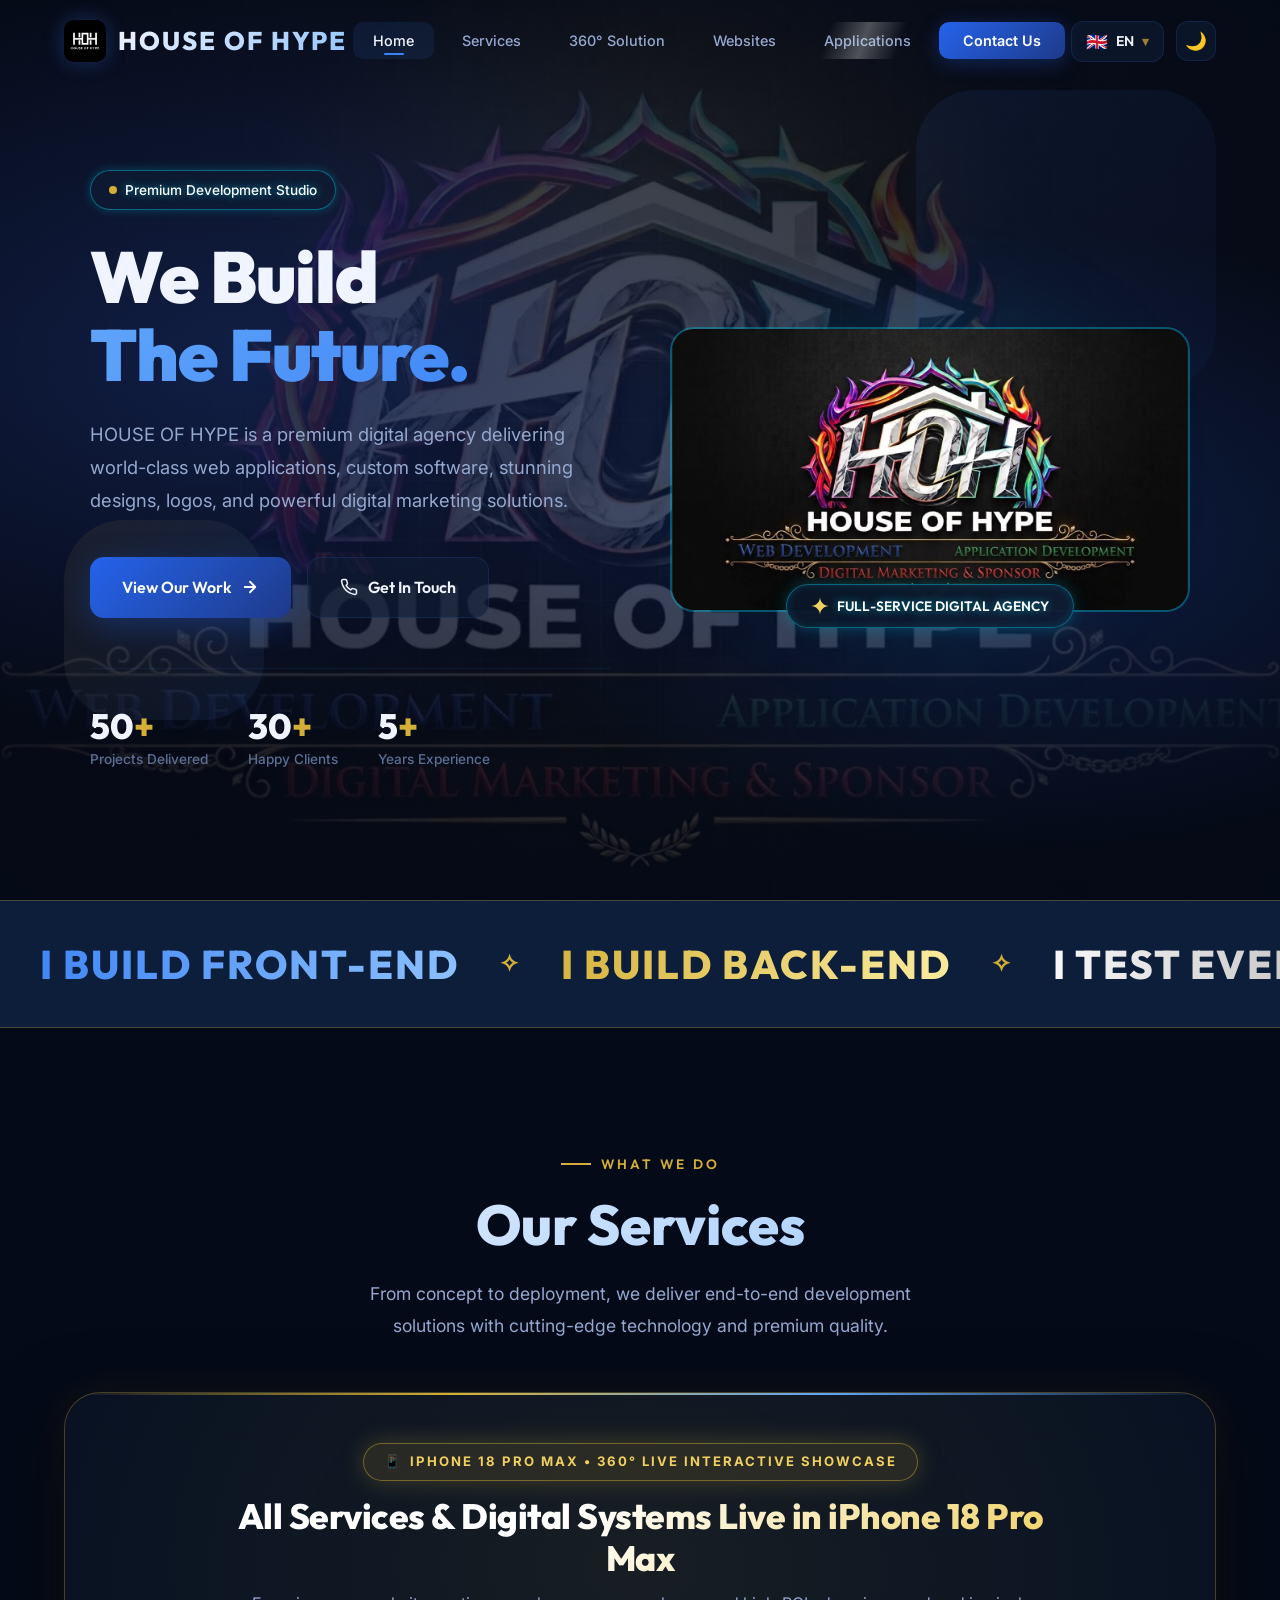
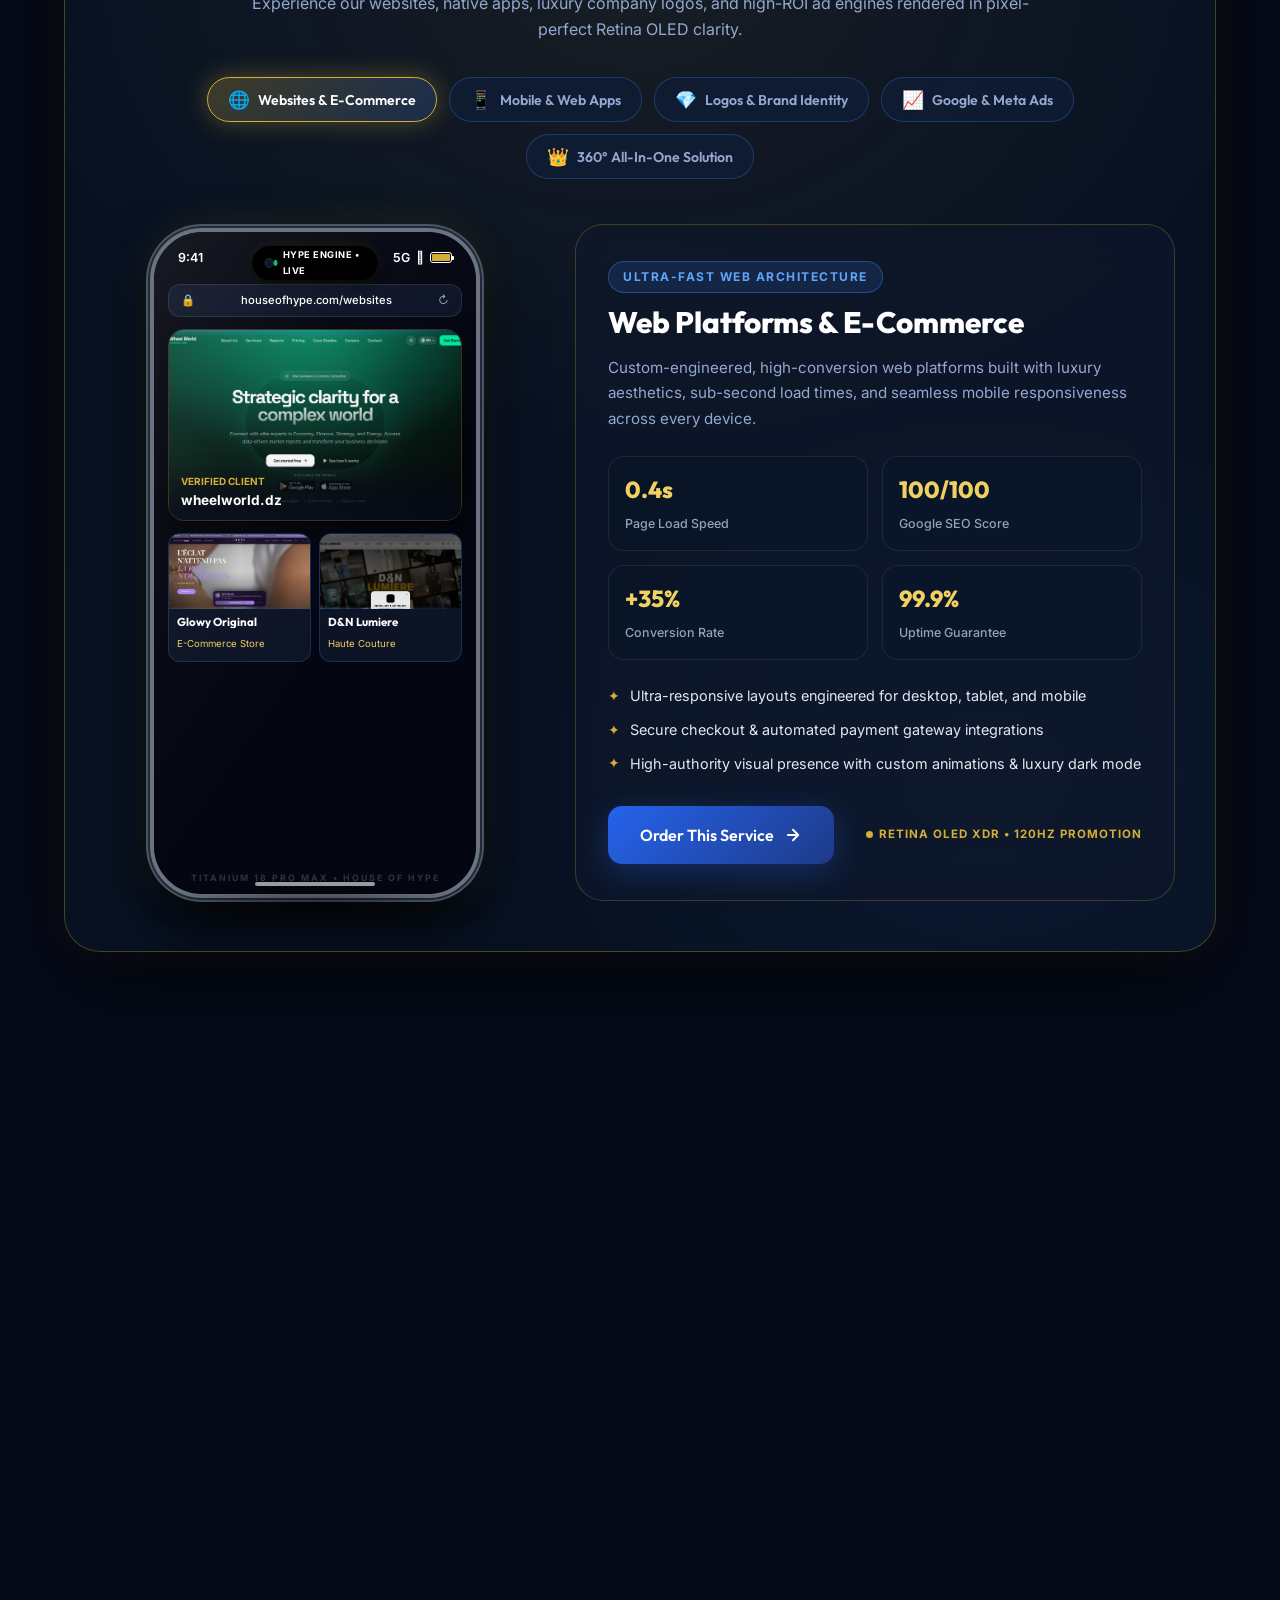
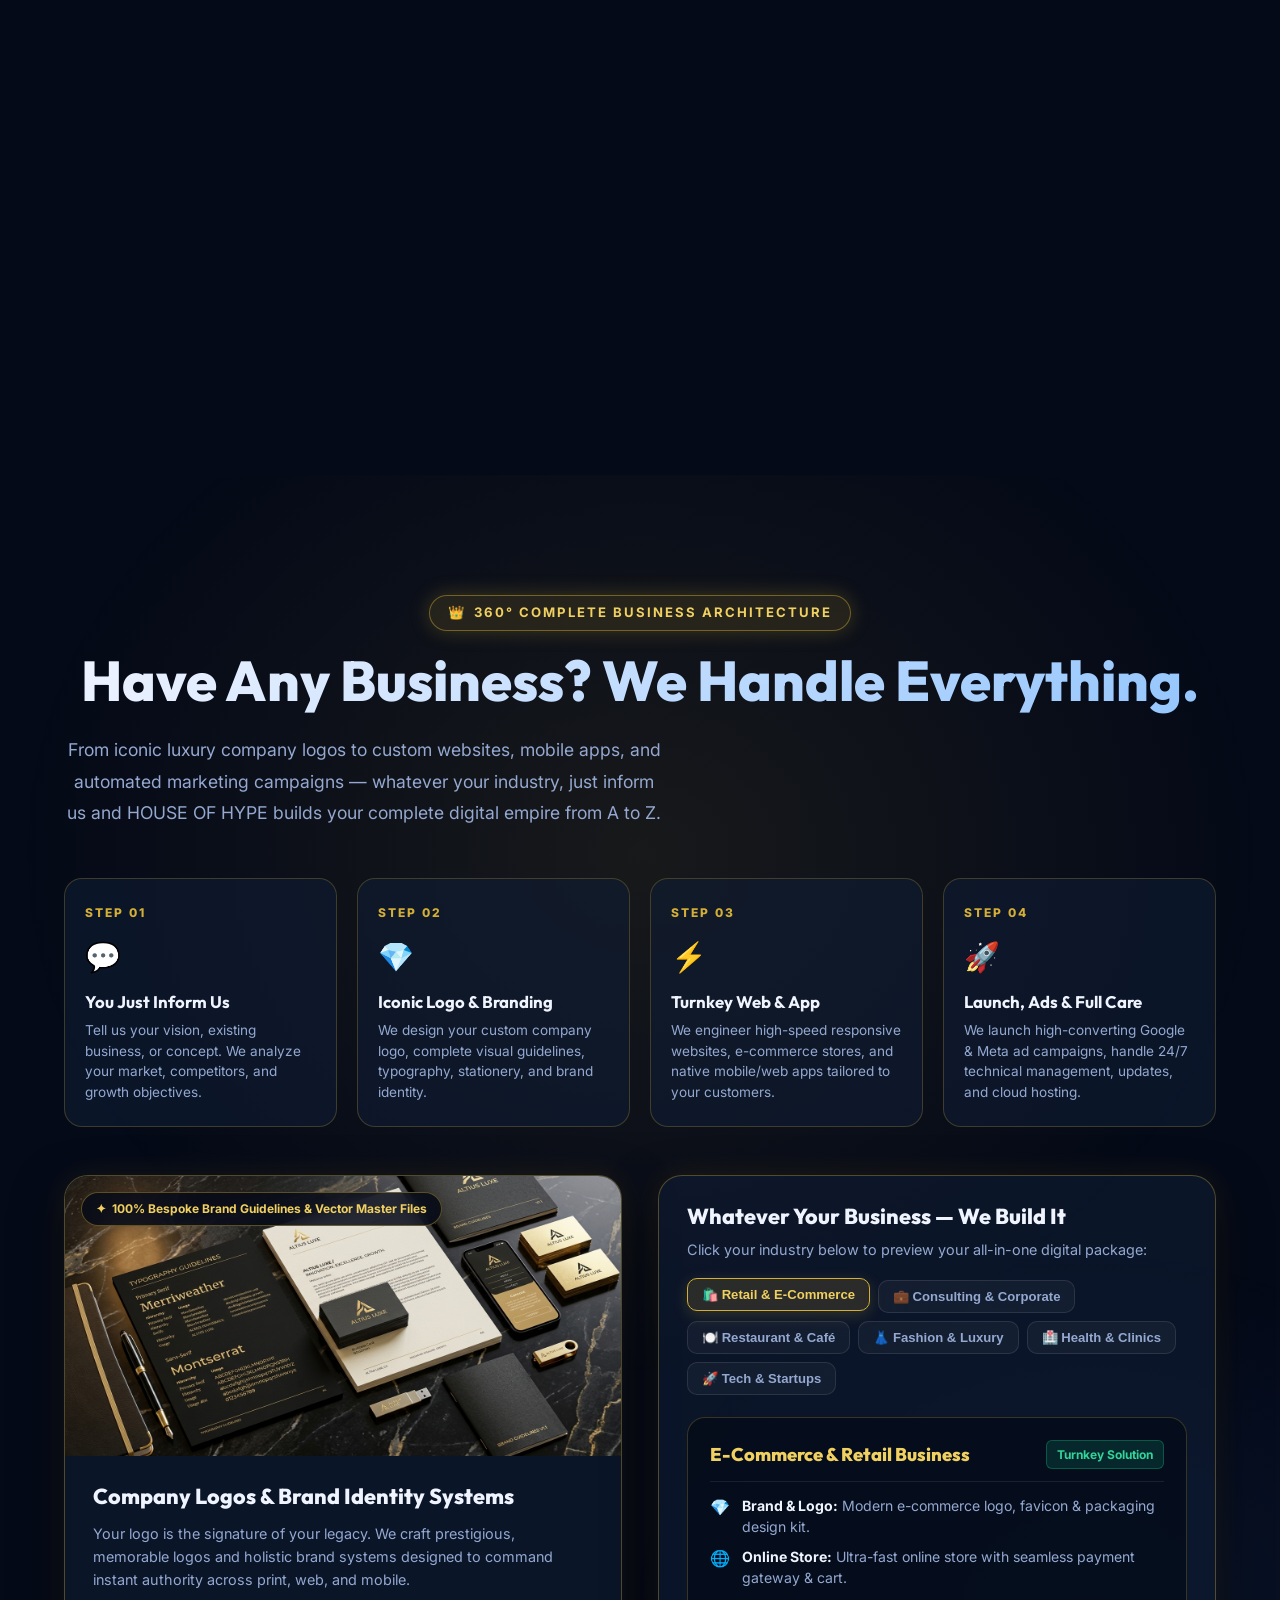
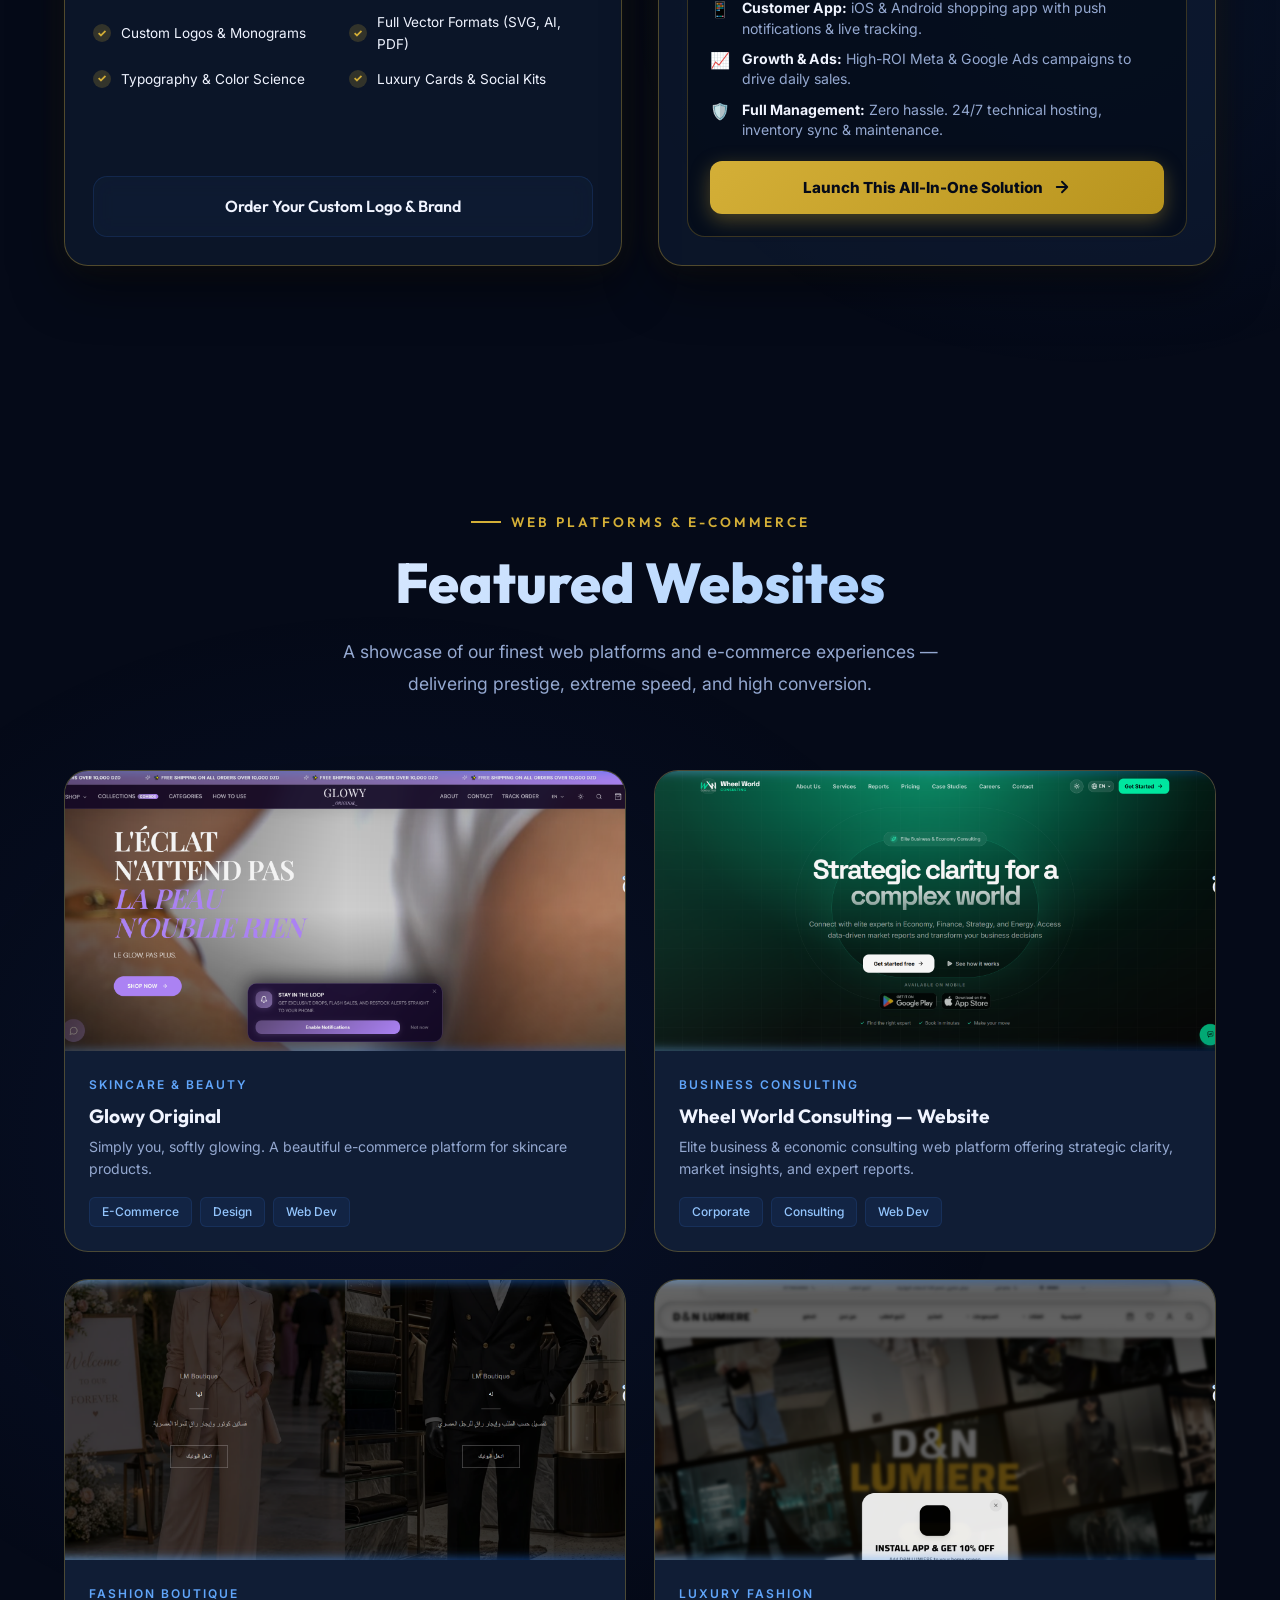
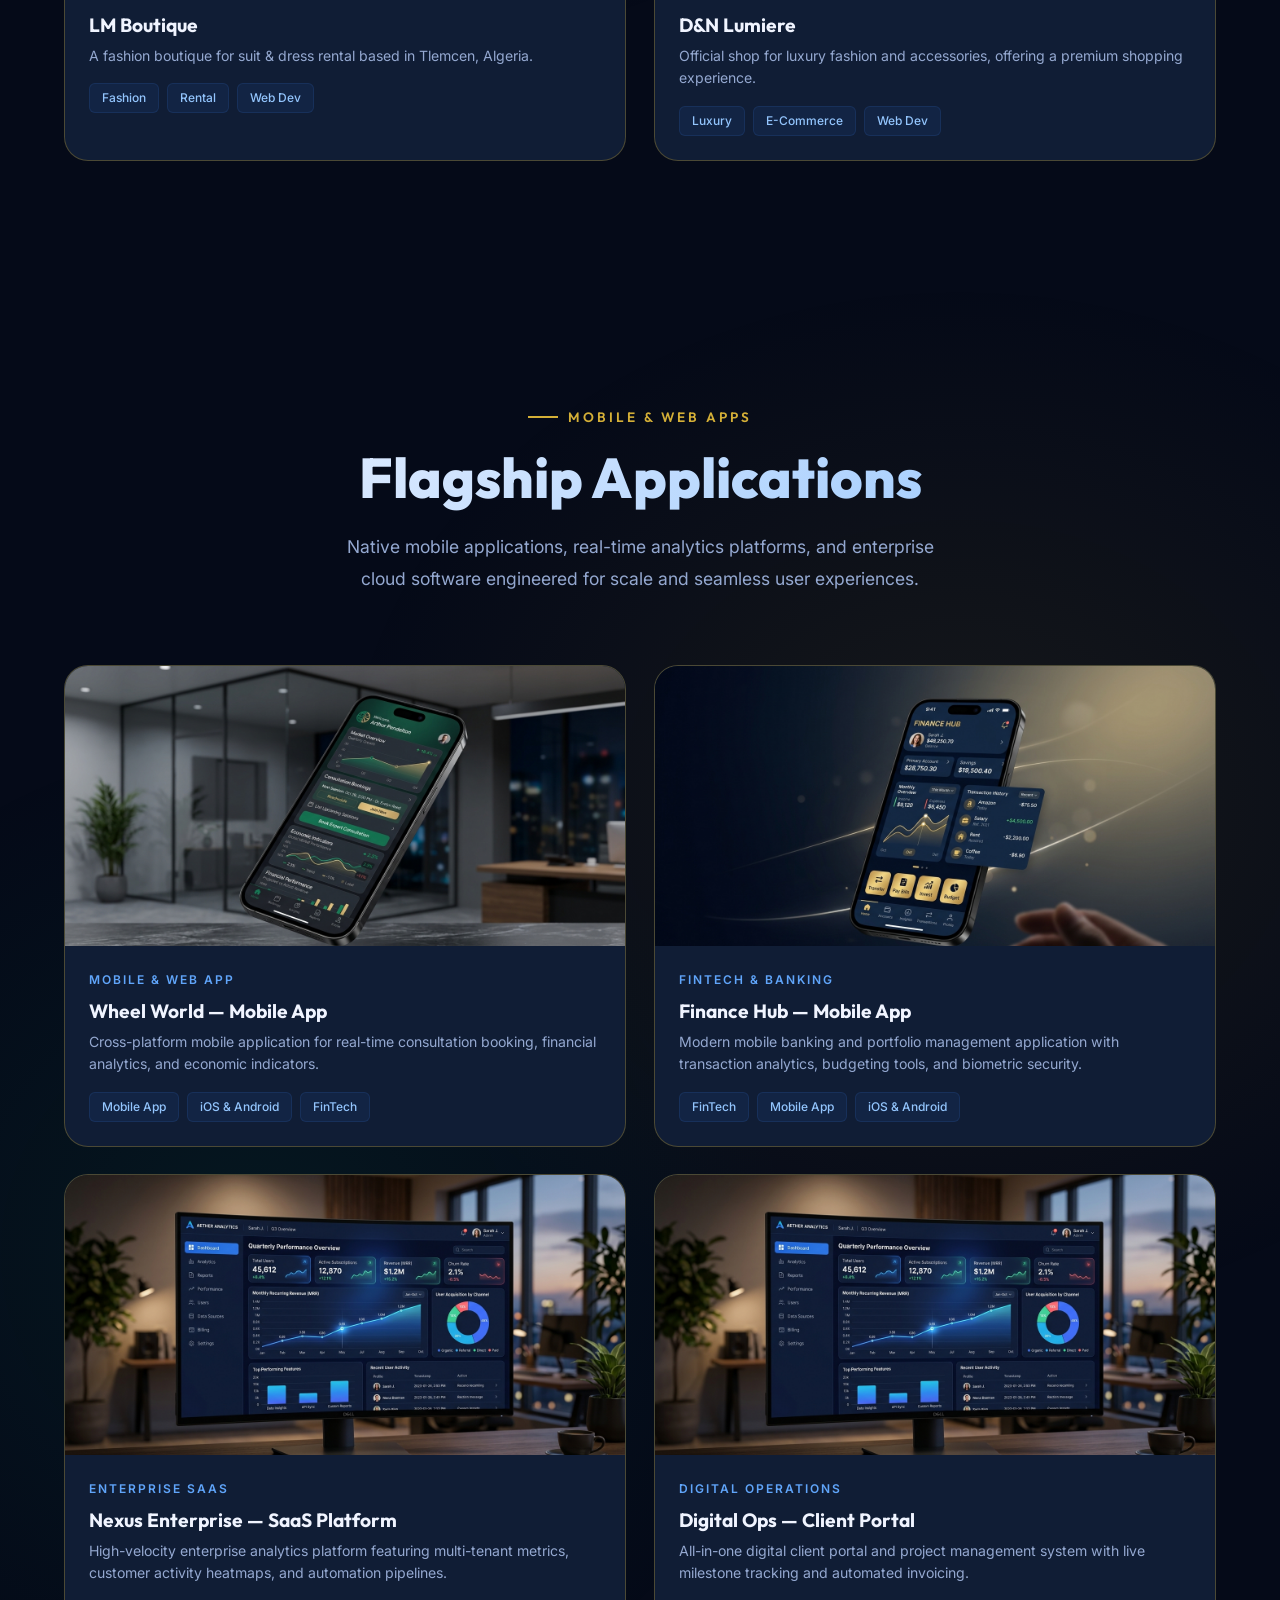
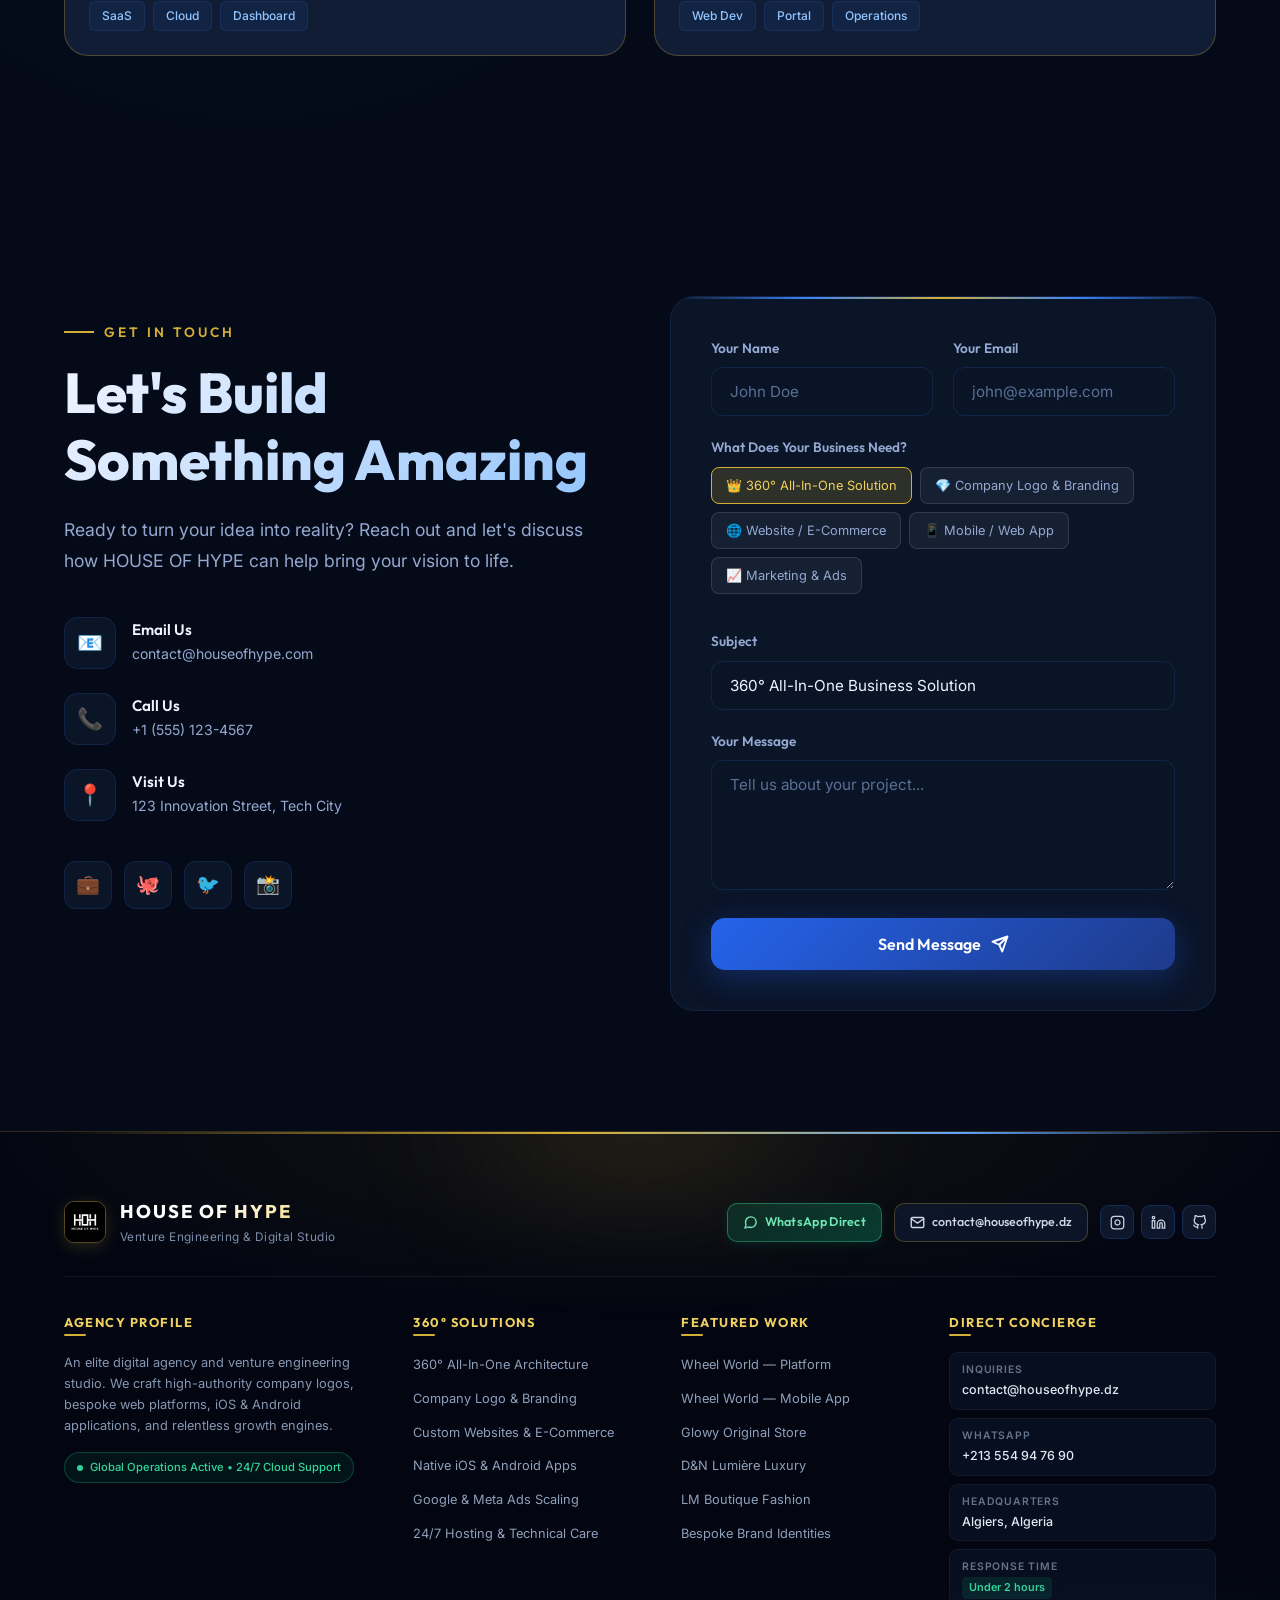
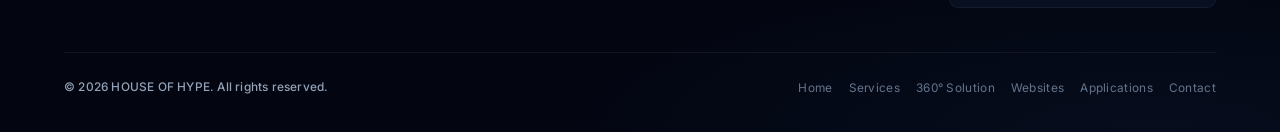
==== commit 926bf4f1: "feat: luxury animations, refined typography, and redesigned modern footer" ====
--- a/index.html
+++ b/index.html
@@ -1,13 +1,19 @@
 <!DOCTYPE html>
-<html lang="en">
+<html lang="en" dir="ltr">
+
 <head>
   <meta charset="UTF-8">
   <meta name="viewport" content="width=device-width, initial-scale=1.0">
-  <meta name="description" content="CODEV — Premium software development company specializing in web, mobile, full-stack, and enterprise software solutions. We build the future.">
-  <meta name="keywords" content="CODEV, software development, web development, mobile apps, full-stack, enterprise software">
-  <title>CODEV — We Build The Future</title>
+  <meta name="description"
+    content="HOUSE OF HYPE — Premium software development and creative digital agency. We build the future.">
+  <meta name="keywords"
+    content="HOUSE OF HYPE, HOH, software development, web development, mobile apps, full-stack, enterprise software">
+  <title>HOUSE OF HYPE — We Build The Future</title>
   <link rel="stylesheet" href="styles.css">
+  <!-- Arabic Font -->
+  <link href="https://fonts.googleapis.com/css2?family=Cairo:wght@300;400;500;600;700;800;900&display=swap" rel="stylesheet">
 </head>
+
 <body>
 
   <!-- Scroll Progress Bar -->
@@ -15,6 +21,7 @@
 
   <!-- Cursor Glow -->
   <div class="cursor-glow" id="cursorGlow"></div>
+
 
   <!-- Hero Background Video -->
   <video class="hero-video-bg" autoplay muted loop playsinline id="heroVideo">
@@ -28,20 +35,51 @@
   <nav class="navbar" id="navbar">
     <div class="container">
       <a href="#hero" class="nav-logo">
-        <img src="images/codev.jpeg" alt="CODEV Logo" class="nav-logo-img">
-        <span>CODEV</span>
+        <img src="images/hoh_logo.jpg" alt="HOUSE OF HYPE Logo" class="nav-logo-img">
+        <span>HOUSE OF HYPE</span>
       </a>
       <ul class="nav-links" id="navLinks">
-        <li><a href="#hero" class="active">Home</a></li>
-        <li><a href="#services">Services</a></li>
-        <li><a href="#projects">Projects</a></li>
-        <li><a href="#contact" class="nav-cta">Contact Us</a></li>
+        <li><a href="#hero" class="active" data-i18n="nav_home">Home</a></li>
+        <li><a href="#services" data-i18n="nav_services">Services</a></li>
+        <li><a href="#all-in-one" data-i18n="nav_all_in_one">360° Solution</a></li>
+        <li><a href="#projects" data-i18n="nav_websites">Websites</a></li>
+        <li><a href="#applications" data-i18n="nav_applications">Applications</a></li>
+        <li><a href="#contact" class="nav-cta" data-i18n="nav_contact">Contact Us</a></li>
       </ul>
-      <button class="nav-toggle" id="navToggle" aria-label="Toggle navigation">
-        <span></span>
-        <span></span>
-        <span></span>
-      </button>
+      <div class="nav-right-controls">
+        <!-- Language Switcher -->
+        <div class="site-lang-switcher" id="site-lang-switcher">
+          <button class="site-lang-btn" id="site-lang-btn">
+            <span class="site-lang-flag" id="site-lang-flag">🇬🇧</span>
+            <span class="site-lang-code" id="site-lang-code">EN</span>
+            <span class="site-lang-arrow">▾</span>
+          </button>
+          <div class="site-lang-dropdown" id="site-lang-dropdown">
+            <div class="site-lang-option" data-lang="en">
+              <span class="site-lang-flag">🇬🇧</span>
+              <span>English</span>
+            </div>
+            <div class="site-lang-option" data-lang="fr">
+              <span class="site-lang-flag">🇫🇷</span>
+              <span>Français</span>
+            </div>
+            <div class="site-lang-option" data-lang="ar">
+              <span class="site-lang-flag">🇩🇿</span>
+              <span>العربية</span>
+            </div>
+          </div>
+        </div>
+
+        <button class="site-theme-toggle" id="site-theme-toggle" aria-label="Toggle dark/light mode">
+          <span class="theme-icon-moon">🌙</span>
+          <span class="theme-icon-sun">☀️</span>
+        </button>
+        <button class="nav-toggle" id="navToggle" aria-label="Toggle navigation">
+          <span></span>
+          <span></span>
+          <span></span>
+        </button>
+      </div>
     </div>
   </nav>
 
@@ -58,51 +96,61 @@
       <div class="hero-content">
         <div class="hero-badge">
           <span class="dot"></span>
-          Premium Development Studio
+          <span data-i18n="hero_badge">Premium Development Studio</span>
         </div>
         <h1 class="hero-title">
-          <span class="line">We Build</span>
-          <span class="line gradient-text">The Future.</span>
+          <span class="line" data-i18n="hero_title_1">We Build</span>
+          <span class="line gradient-text" data-i18n="hero_title_2">The Future.</span>
         </h1>
-        <p class="hero-description">
-          CODEV is a premium digital agency delivering world-class 
-          web applications, custom software, stunning designs, logos, 
+        <p class="hero-description" data-i18n="hero_desc">
+          HOUSE OF HYPE is a premium digital agency delivering world-class
+          web applications, custom software, stunning designs, logos,
           and powerful digital marketing solutions.
         </p>
         <div class="hero-buttons">
           <a href="#projects" class="btn-primary">
-            View Our Work
-            <svg width="18" height="18" viewBox="0 0 24 24" fill="none" stroke="currentColor" stroke-width="2.5" stroke-linecap="round" stroke-linejoin="round"><path d="M5 12h14M12 5l7 7-7 7"/></svg>
+            <span data-i18n="btn_view_work">View Our Work</span>
+            <svg width="18" height="18" viewBox="0 0 24 24" fill="none" stroke="currentColor" stroke-width="2.5"
+              stroke-linecap="round" stroke-linejoin="round">
+              <path d="M5 12h14M12 5l7 7-7 7" />
+            </svg>
           </a>
           <a href="#contact" class="btn-secondary">
-            <svg width="18" height="18" viewBox="0 0 24 24" fill="none" stroke="currentColor" stroke-width="2" stroke-linecap="round" stroke-linejoin="round"><path d="M22 16.92v3a2 2 0 01-2.18 2 19.79 19.79 0 01-8.63-3.07 19.5 19.5 0 01-6-6 19.79 19.79 0 01-3.07-8.67A2 2 0 014.11 2h3a2 2 0 012 1.72c.127.96.361 1.903.7 2.81a2 2 0 01-.45 2.11L8.09 9.91a16 16 0 006 6l1.27-1.27a2 2 0 012.11-.45c.907.339 1.85.573 2.81.7A2 2 0 0122 16.92z"/></svg>
-            Get In Touch
+            <svg width="18" height="18" viewBox="0 0 24 24" fill="none" stroke="currentColor" stroke-width="2"
+              stroke-linecap="round" stroke-linejoin="round">
+              <path
+                d="M22 16.92v3a2 2 0 01-2.18 2 19.79 19.79 0 01-8.63-3.07 19.5 19.5 0 01-6-6 19.79 19.79 0 01-3.07-8.67A2 2 0 014.11 2h3a2 2 0 012 1.72c.127.96.361 1.903.7 2.81a2 2 0 01-.45 2.11L8.09 9.91a16 16 0 006 6l1.27-1.27a2 2 0 012.11-.45c.907.339 1.85.573 2.81.7A2 2 0 0122 16.92z" />
+            </svg>
+            <span data-i18n="btn_get_in_touch">Get In Touch</span>
           </a>
         </div>
         <div class="hero-stats">
           <div class="stat">
             <div class="stat-number">50<span class="accent">+</span></div>
-            <div class="stat-label">Projects Delivered</div>
+            <div class="stat-label" data-i18n="stat_projects">Projects Delivered</div>
           </div>
           <div class="stat">
             <div class="stat-number">30<span class="accent">+</span></div>
-            <div class="stat-label">Happy Clients</div>
+            <div class="stat-label" data-i18n="stat_clients">Happy Clients</div>
           </div>
           <div class="stat">
             <div class="stat-number">5<span class="accent">+</span></div>
-            <div class="stat-label">Years Experience</div>
+            <div class="stat-label" data-i18n="stat_years">Years Experience</div>
           </div>
         </div>
       </div>
       <div class="hero-visual">
         <div class="hero-image-wrapper">
           <div class="hero-image-glow"></div>
-          <img src="images/CODEV_digital_services_dashboard…_202609072008.jpeg" alt="CODEV Services" class="hero-main-image">
+          <img src="images/hoh.jpeg?v=2" alt="HOUSE OF HYPE Services"
+            class="hero-main-image">
           <div class="hero-image-badge dynamic-lightning-badge">
-            <svg class="lightning-icon premium-star" xmlns="http://www.w3.org/2000/svg" width="18" height="18" viewBox="0 0 24 24" fill="var(--gold-light)">
-              <path d="M12 0C12 6.627 17.373 12 24 12C17.373 12 12 17.373 12 24C12 17.373 6.627 12 0 12C6.627 12 12 6.627 12 0Z"/>
-            </svg> 
-            FULL-SERVICE DIGITAL AGENCY
+            <svg class="lightning-icon premium-star" xmlns="http://www.w3.org/2000/svg" width="18" height="18"
+              viewBox="0 0 24 24" fill="var(--gold-light)">
+              <path
+                d="M12 0C12 6.627 17.373 12 24 12C17.373 12 12 17.373 12 24C12 17.373 6.627 12 0 12C6.627 12 12 6.627 12 0Z" />
+            </svg>
+            <span data-i18n="hero_image_badge">FULL-SERVICE DIGITAL AGENCY</span>
           </div>
         </div>
       </div>
@@ -115,17 +163,17 @@
     <div class="marquee-container">
       <div class="marquee-content">
         <!-- Group 1 -->
-        <span class="color-1">I BUILD FRONT-END</span> <span class="marquee-star">✧</span>
-        <span class="color-2">I BUILD BACK-END</span> <span class="marquee-star">✧</span>
-        <span class="color-3">I TEST EVERYTHING</span> <span class="marquee-star">✧</span>
-        <span class="color-4">WEB APPLICATIONS</span> <span class="marquee-star">✧</span>
-        <span class="color-5">MOBILE APPS</span> <span class="marquee-star">✧</span>
+        <span class="color-1" data-i18n="marquee_1">I BUILD FRONT-END</span> <span class="marquee-star">✧</span>
+        <span class="color-2" data-i18n="marquee_2">I BUILD BACK-END</span> <span class="marquee-star">✧</span>
+        <span class="color-3" data-i18n="marquee_3">CUSTOM COMPANY LOGOS</span> <span class="marquee-star">✧</span>
+        <span class="color-4" data-i18n="marquee_4">360° BUSINESS ARCHITECTURE</span> <span class="marquee-star">✧</span>
+        <span class="color-5" data-i18n="marquee_5">YOU INFORM US — WE DO EVERYTHING</span> <span class="marquee-star">✧</span>
         <!-- Group 2 (Duplicate for seamless loop) -->
-        <span class="color-1">I BUILD FRONT-END</span> <span class="marquee-star">✧</span>
-        <span class="color-2">I BUILD BACK-END</span> <span class="marquee-star">✧</span>
-        <span class="color-3">I TEST EVERYTHING</span> <span class="marquee-star">✧</span>
-        <span class="color-4">WEB APPLICATIONS</span> <span class="marquee-star">✧</span>
-        <span class="color-5">MOBILE APPS</span> <span class="marquee-star">✧</span>
+        <span class="color-1" data-i18n="marquee_1">I BUILD FRONT-END</span> <span class="marquee-star">✧</span>
+        <span class="color-2" data-i18n="marquee_2">I BUILD BACK-END</span> <span class="marquee-star">✧</span>
+        <span class="color-3" data-i18n="marquee_3">CUSTOM COMPANY LOGOS</span> <span class="marquee-star">✧</span>
+        <span class="color-4" data-i18n="marquee_4">360° BUSINESS ARCHITECTURE</span> <span class="marquee-star">✧</span>
+        <span class="color-5" data-i18n="marquee_5">YOU INFORM US — WE DO EVERYTHING</span> <span class="marquee-star">✧</span>
       </div>
     </div>
   </div>
@@ -135,69 +183,597 @@
   <section class="services" id="services">
     <div class="container">
       <div class="section-header reveal">
-        <div class="section-label">What We Do</div>
-        <h2 class="section-title">Our Services</h2>
-        <p class="section-subtitle">
-          From concept to deployment, we deliver end-to-end development solutions 
+        <div class="section-label" data-i18n="services_label">What We Do</div>
+        <h2 class="section-title" data-i18n="services_title">Our Services</h2>
+        <p class="section-subtitle" data-i18n="services_subtitle">
+          From concept to deployment, we deliver end-to-end development solutions
           with cutting-edge technology and premium quality.
         </p>
       </div>
+
+      <!-- ============ FLAGSHIP IPHONE 18 PRO MAX INTERACTIVE SHOWCASE ============ -->
+      <div class="iphone-flagship-wrapper reveal">
+        <div class="iphone-flagship-header">
+          <div class="iphone-flagship-badge">
+            <span>📱</span> <span data-i18n="iphone_badge">IPHONE 18 PRO MAX • 360° LIVE INTERACTIVE SHOWCASE</span>
+          </div>
+          <h3 class="iphone-flagship-title" data-i18n="iphone_title">All Services & Digital Systems Live in iPhone 18 Pro Max</h3>
+          <p class="iphone-flagship-subtitle" data-i18n="iphone_subtitle">
+            Experience our websites, native apps, luxury company logos, and high-ROI ad engines rendered in pixel-perfect Retina OLED clarity.
+          </p>
+        </div>
+
+        <!-- Interactive Switcher Controls -->
+        <div class="iphone-nav-tabs" id="iphoneNavTabs">
+          <button type="button" class="iphone-tab-btn active" data-screen="websites">
+            <span class="tab-icon">🌐</span>
+            <span class="tab-text" data-i18n="tab_websites">Websites & E-Commerce</span>
+          </button>
+          <button type="button" class="iphone-tab-btn" data-screen="apps">
+            <span class="tab-icon">📱</span>
+            <span class="tab-text" data-i18n="tab_apps">Mobile & Web Apps</span>
+          </button>
+          <button type="button" class="iphone-tab-btn" data-screen="branding">
+            <span class="tab-icon">💎</span>
+            <span class="tab-text" data-i18n="tab_branding">Logos & Brand Identity</span>
+          </button>
+          <button type="button" class="iphone-tab-btn" data-screen="ads">
+            <span class="tab-icon">📈</span>
+            <span class="tab-text" data-i18n="tab_ads">Google & Meta Ads</span>
+          </button>
+          <button type="button" class="iphone-tab-btn" data-screen="turnkey">
+            <span class="tab-icon">👑</span>
+            <span class="tab-text" data-i18n="tab_turnkey">360° All-In-One Solution</span>
+          </button>
+        </div>
+
+        <!-- The Physical iPhone 18 Pro Max Device & Specs Showcase -->
+        <div class="iphone-stage-grid">
+          <!-- Left: Physical Titanium iPhone 18 Pro Max Mockup -->
+          <div class="iphone-device-column">
+            <div class="iphone-device-chassis" id="iphoneDevice">
+              <!-- Physical Titanium Edge Buttons & Engraving -->
+              <div class="iphone-btn-volume-up"></div>
+              <div class="iphone-btn-volume-down"></div>
+              <div class="iphone-btn-action"></div>
+              <div class="iphone-btn-power"></div>
+              <div class="iphone-band-engraving">TITANIUM 18 PRO MAX • HOUSE OF HYPE</div>
+
+              <!-- OLED Screen Bezel -->
+              <div class="iphone-screen-bezel">
+                <!-- Dynamic Island 2.0 -->
+                <div class="dynamic-island">
+                  <div class="island-camera"></div>
+                  <div class="island-speaker"></div>
+                  <div class="island-pulse-glow">
+                    <span class="island-live-dot"></span>
+                    <span class="island-live-text" id="islandText">HYPE ENGINE • LIVE</span>
+                  </div>
+                </div>
+
+                <!-- iOS Status Bar -->
+                <div class="ios-status-bar">
+                  <span class="status-time">9:41</span>
+                  <div class="status-icons">
+                    <span class="status-signal">5G</span>
+                    <span class="status-wifi">􀙇</span>
+                    <div class="status-battery">
+                      <div class="battery-fill"></div>
+                    </div>
+                  </div>
+                </div>
+
+                <!-- Glass Glare Reflection -->
+                <div class="screen-glare"></div>
+
+                <!-- Dynamic Screen Viewport Container -->
+                <div class="iphone-screen-viewport" id="iphoneScreenViewport">
+                  <!-- SCREEN 1: WEBSITES (Default) -->
+                  <div class="screen-view active" id="viewWebsites">
+                    <div class="screen-safari-bar">
+                      <span class="safari-lock">🔒</span>
+                      <span class="safari-url">houseofhype.com/websites</span>
+                      <span class="safari-reload">↻</span>
+                    </div>
+                    <div class="screen-app-body">
+                      <div class="screen-hero-preview">
+                        <img src="images/project_wheelworld.png" alt="Wheel World Website Preview" class="screen-main-img">
+                        <div class="screen-overlay-tag">
+                          <span>Verified Client</span>
+                          <strong>wheelworld.dz</strong>
+                        </div>
+                      </div>
+                      <div class="screen-mini-cards">
+                        <div class="screen-mini-card">
+                          <img src="images/project_glowyoriginal.png" alt="Glowy Original E-Commerce">
+                          <div class="screen-mini-text">
+                            <h4>Glowy Original</h4>
+                            <span>E-Commerce Store</span>
+                          </div>
+                        </div>
+                        <div class="screen-mini-card">
+                          <img src="images/project_dnlumiere.png" alt="D&N Lumiere Luxury Store">
+                          <div class="screen-mini-text">
+                            <h4>D&N Lumiere</h4>
+                            <span>Haute Couture</span>
+                          </div>
+                        </div>
+                      </div>
+                    </div>
+                  </div>
+
+                  <!-- SCREEN 2: MOBILE APPS -->
+                  <div class="screen-view" id="viewApps">
+                    <div class="screen-app-header">
+                      <div class="app-brand-pill">
+                        <span class="app-dot"></span>
+                        <span>Wheel World Mobile OS</span>
+                      </div>
+                      <span class="app-rating">5.0 ★★★★★</span>
+                    </div>
+                    <div class="screen-app-body">
+                      <div class="screen-hero-preview">
+                        <img src="images/project_wheelworld_app.jpg" alt="Wheel World Mobile App" class="screen-main-img">
+                        <div class="screen-overlay-tag">
+                          <span>Native iOS & Android</span>
+                          <strong>Real-Time Analytics</strong>
+                        </div>
+                      </div>
+                      <div class="screen-stats-strip">
+                        <div class="screen-stat-box">
+                          <small>Active Users</small>
+                          <strong>24.8K</strong>
+                        </div>
+                        <div class="screen-stat-box">
+                          <small>Performance</small>
+                          <strong style="color: #34d399;">60 FPS</strong>
+                        </div>
+                        <div class="screen-stat-box">
+                          <small>Cloud Sync</small>
+                          <strong style="color: #60a5fa;">0.02s</strong>
+                        </div>
+                      </div>
+                    </div>
+                  </div>
+
+                  <!-- SCREEN 3: LOGOS & BRANDING -->
+                  <div class="screen-view" id="viewBranding">
+                    <div class="screen-brand-header">
+                      <span class="brand-monogram-badge">👑 HOUSE OF HYPE</span>
+                      <span class="vector-badge">VECTOR MASTER</span>
+                    </div>
+                    <div class="screen-app-body">
+                      <div class="screen-hero-preview">
+                        <img src="images/svc_branding.jpg" alt="Brand Identity & Custom Logos in iPhone 18 Pro Max" class="screen-main-img">
+                        <div class="screen-overlay-tag">
+                          <span>Custom Monogram Suite</span>
+                          <strong>Gold Foil Vector Files</strong>
+                        </div>
+                      </div>
+                      <div class="screen-color-palette">
+                        <span class="color-dot" style="background:#d4af37;" title="Royal Gold"></span>
+                        <span class="color-dot" style="background:#050a18;" title="Obsidian Navy"></span>
+                        <span class="color-dot" style="background:#ffffff;" title="Pure Diamond"></span>
+                        <span class="color-dot" style="background:#1e3a8a;" title="Electric Blue"></span>
+                        <span class="palette-label">Vector Standards: SVG • AI • PDF</span>
+                      </div>
+                    </div>
+                  </div>
+
+                  <!-- SCREEN 4: ADS & MARKETING -->
+                  <div class="screen-view" id="viewAds">
+                    <div class="screen-ads-header">
+                      <div class="ads-pill">
+                        <span class="pulse-indicator"></span>
+                        <span>Google & Meta Ad Engine</span>
+                      </div>
+                      <span class="ads-roi-badge">+480% ROI</span>
+                    </div>
+                    <div class="screen-app-body">
+                      <div class="screen-hero-preview">
+                        <img src="images/svc_marketing.jpg" alt="Google Ads & Meta Ads Live Performance" class="screen-main-img">
+                        <div class="screen-overlay-tag">
+                          <span>Quarterly Revenue</span>
+                          <strong>$1,890,000 Generated</strong>
+                        </div>
+                      </div>
+                      <div class="screen-stats-strip">
+                        <div class="screen-stat-box">
+                          <small>Ad Spend</small>
+                          <strong>$325K</strong>
+                        </div>
+                        <div class="screen-stat-box">
+                          <small>ROAS</small>
+                          <strong style="color: #d4af37;">5.81x</strong>
+                        </div>
+                        <div class="screen-stat-box">
+                          <small>Conversions</small>
+                          <strong style="color: #34d399;">+315%</strong>
+                        </div>
+                      </div>
+                    </div>
+                  </div>
+
+                  <!-- SCREEN 5: 360° ALL-IN-ONE -->
+                  <div class="screen-view" id="viewTurnkey">
+                    <div class="screen-turnkey-header">
+                      <span class="turnkey-mini-badge">👑 360° FULL CARE</span>
+                      <span class="turnkey-status">ALL SYSTEMS ONLINE</span>
+                    </div>
+                    <div class="screen-app-body">
+                      <div class="screen-hero-preview">
+                        <img src="images/svc_development.jpg" alt="Turnkey Complete Business Control" class="screen-main-img">
+                        <div class="screen-overlay-tag">
+                          <span>Zero Hassle For You</span>
+                          <strong>You Inform Us — We Do Everything</strong>
+                        </div>
+                      </div>
+                      <div class="screen-checklist-card">
+                        <div class="screen-check-line"><span>✓</span> <strong>Company Logo & Guidelines</strong></div>
+                        <div class="screen-check-line"><span>✓</span> <strong>Custom Website & E-Shop</strong></div>
+                        <div class="screen-check-line"><span>✓</span> <strong>iOS & Android App</strong></div>
+                        <div class="screen-check-line"><span>✓</span> <strong>Google & Meta Ads Scaling</strong></div>
+                      </div>
+                    </div>
+                  </div>
+                </div>
+
+                <!-- iOS Home Indicator Bar -->
+                <div class="ios-home-bar"></div>
+              </div>
+            </div>
+            <div class="iphone-shadow-ambient"></div>
+          </div>
+
+          <!-- Right: Interactive Specs & Quick Switcher Card -->
+          <div class="iphone-detail-panel" id="iphoneDetailPanel">
+            <div class="detail-badge" id="iphoneDetailBadge">ULTRA-FAST WEB ARCHITECTURE</div>
+            <h4 class="detail-heading" id="iphoneDetailHeading">Web Platforms & E-Commerce</h4>
+            <p class="detail-desc" id="iphoneDetailDesc">
+              Custom-engineered, high-conversion web platforms built with luxury aesthetics, sub-second load times, and seamless mobile responsiveness across every device.
+            </p>
+
+            <div class="detail-metrics-grid" id="iphoneDetailMetrics">
+              <div class="metric-item">
+                <span class="metric-val" id="metricVal1">0.4s</span>
+                <span class="metric-lbl" id="metricLbl1">Page Load Speed</span>
+              </div>
+              <div class="metric-item">
+                <span class="metric-val" id="metricVal2">100/100</span>
+                <span class="metric-lbl" id="metricLbl2">Google SEO Score</span>
+              </div>
+              <div class="metric-item">
+                <span class="metric-val" id="metricVal3">+35%</span>
+                <span class="metric-lbl" id="metricLbl3">Conversion Rate</span>
+              </div>
+              <div class="metric-item">
+                <span class="metric-val" id="metricVal4">99.9%</span>
+                <span class="metric-lbl" id="metricLbl4">Uptime Guarantee</span>
+              </div>
+            </div>
+
+            <div class="detail-features-checklist" id="iphoneDetailFeatures">
+              <div class="feature-line">
+                <span class="feature-dot">✦</span>
+                <span id="featLine1">Ultra-responsive layouts engineered for desktop, tablet, and mobile</span>
+              </div>
+              <div class="feature-line">
+                <span class="feature-dot">✦</span>
+                <span id="featLine2">Secure checkout & automated payment gateway integrations</span>
+              </div>
+              <div class="feature-line">
+                <span class="feature-dot">✦</span>
+                <span id="featLine3">High-authority visual presence with custom animations & luxury dark mode</span>
+              </div>
+            </div>
+
+            <div class="detail-actions">
+              <a href="#contact" class="btn-primary" id="iphoneDetailCta">
+                <span data-i18n="iphone_cta">Order This Service</span>
+                <svg width="18" height="18" viewBox="0 0 24 24" fill="none" stroke="currentColor" stroke-width="2.5" stroke-linecap="round" stroke-linejoin="round">
+                  <path d="M5 12h14M12 5l7 7-7 7"/>
+                </svg>
+              </a>
+              <div class="iphone-pro-badge">
+                <span class="pro-pulse"></span>
+                <span>RETINA OLED XDR • 120HZ PROMOTION</span>
+              </div>
+            </div>
+          </div>
+        </div>
+      </div>
+
+      <!-- ============ SERVICES CARDS GRID WITH PROFESSIONAL PICTURES ============ -->
+      <!-- ============ SERVICES CARDS GRID WITH REAL PICTURES & OFFICIAL LOGOS ============ -->
       <div class="services-grid">
-        <!-- Service 1 -->
+        <!-- Service 1: Development -->
         <div class="service-card reveal reveal-delay-1" data-tilt>
+          <div class="service-card-media">
+            <img src="images/project_wheelworld.png" alt="Real Web Platforms & Full-Stack Development" loading="lazy">
+            <span class="service-media-badge">Full-Stack Web & APIs</span>
+          </div>
           <span class="service-number">01</span>
-          <div class="service-icon"><svg xmlns="http://www.w3.org/2000/svg" width="32" height="32" viewBox="0 0 24 24" fill="none" stroke="white" stroke-width="2" stroke-linecap="round" stroke-linejoin="round"><polyline points="16 18 22 12 16 6"></polyline><polyline points="8 6 2 12 8 18"></polyline></svg></div>
-          <h3>Development</h3>
-          <p>Web applications, custom software, and full-stack solutions built with cutting-edge technology and best practices.</p>
-        </div>
-        <!-- Service 2 -->
+          <div class="service-icon" title="Full-Stack Web Development">
+            <svg width="34" height="34" viewBox="0 0 24 24" fill="none">
+              <defs>
+                <linearGradient id="realDevGrad" x1="0%" y1="0%" x2="100%" y2="100%">
+                  <stop offset="0%" stop-color="#38bdf8"/>
+                  <stop offset="100%" stop-color="#2563eb"/>
+                </linearGradient>
+              </defs>
+              <rect x="2" y="3" width="20" height="14" rx="3" stroke="url(#realDevGrad)" stroke-width="2"/>
+              <path d="M8 21h8M12 17v4" stroke="url(#realDevGrad)" stroke-width="2" stroke-linecap="round"/>
+              <path d="M7 8l3 2.5L7 13M13 13h4" stroke="#fde047" stroke-width="2" stroke-linecap="round" stroke-linejoin="round"/>
+            </svg>
+          </div>
+          <h3 data-i18n="svc_dev_title">Development</h3>
+          <p data-i18n="svc_dev_desc">Web applications, custom software, and full-stack solutions built with cutting-edge technology and best practices.</p>
+        </div>
+
+        <!-- Service 2: Design -->
         <div class="service-card reveal reveal-delay-2" data-tilt>
+          <div class="service-card-media">
+            <img src="images/project_dashboard.jpg" alt="UI/UX Design Systems and Dashboards" loading="lazy">
+            <span class="service-media-badge">Bespoke UI/UX Design</span>
+          </div>
           <span class="service-number">02</span>
-          <div class="service-icon"><svg xmlns="http://www.w3.org/2000/svg" width="32" height="32" viewBox="0 0 24 24" fill="none" stroke="white" stroke-width="2" stroke-linecap="round" stroke-linejoin="round"><polygon points="12 2 2 7 12 12 22 7 12 2"></polygon><polyline points="2 17 12 22 22 17"></polyline><polyline points="2 12 12 17 22 12"></polyline></svg></div>
-          <h3>Design</h3>
-          <p>Stunning UI/UX designs that captivate users and deliver exceptional digital experiences across all platforms.</p>
-        </div>
-        <!-- Service 3 -->
+          <div class="service-icon" title="UI/UX Luxury Design">
+            <svg width="34" height="34" viewBox="0 0 24 24" fill="none">
+              <defs>
+                <linearGradient id="realDesignGrad" x1="0%" y1="0%" x2="100%" y2="100%">
+                  <stop offset="0%" stop-color="#ec4899"/>
+                  <stop offset="50%" stop-color="#a855f7"/>
+                  <stop offset="100%" stop-color="#6366f1"/>
+                </linearGradient>
+              </defs>
+              <path fill="url(#realDesignGrad)" d="M12 2l8 6-8 14L4 8l8-6zm0 3.2L6.8 8.4 12 17.5l5.2-9.1L12 5.2z"/>
+            </svg>
+          </div>
+          <h3 data-i18n="svc_design_title">Design</h3>
+          <p data-i18n="svc_design_desc">Stunning UI/UX designs that captivate users and deliver exceptional digital experiences across all platforms.</p>
+        </div>
+
+        <!-- Service 3: Logos & Branding -->
         <div class="service-card reveal reveal-delay-3" data-tilt>
+          <div class="service-card-media">
+            <img src="images/branding_showcase.jpg" alt="Real Luxury Company Logo & Brand Identity Flatlay" loading="lazy">
+            <span class="service-media-badge">Royal Brand Identity</span>
+          </div>
           <span class="service-number">03</span>
-          <div class="service-icon"><svg xmlns="http://www.w3.org/2000/svg" width="32" height="32" viewBox="0 0 24 24" fill="none" stroke="white" stroke-width="2" stroke-linecap="round" stroke-linejoin="round"><polygon points="12 2 15.09 8.26 22 9.27 17 14.14 18.18 21.02 12 17.77 5.82 21.02 7 14.14 2 9.27 8.91 8.26 12 2"></polygon></svg></div>
-          <h3>Logos & Branding</h3>
-          <p>Premium logo design and complete brand identity systems that make your business stand out from the competition.</p>
-        </div>
-        <!-- Service 4 -->
+          <div class="service-icon" title="Company Logos & Monograms">
+            <svg width="34" height="34" viewBox="0 0 24 24" fill="none">
+              <defs>
+                <linearGradient id="realCrownGrad" x1="0%" y1="0%" x2="100%" y2="100%">
+                  <stop offset="0%" stop-color="#fef08a"/>
+                  <stop offset="50%" stop-color="#d4af37"/>
+                  <stop offset="100%" stop-color="#b45309"/>
+                </linearGradient>
+              </defs>
+              <path fill="url(#realCrownGrad)" d="M5 16L3 5l5.5 5L12 4l3.5 6L21 5l-2 11H5zm14 3c0 .6-.4 1-1 1H6c-.6 0-1-.4-1-1v-1h14v1z"/>
+            </svg>
+          </div>
+          <h3 data-i18n="svc_branding_title">Logos & Branding</h3>
+          <p data-i18n="svc_branding_desc">Premium logo design and complete brand identity systems that make your business stand out from the competition.</p>
+        </div>
+
+        <!-- Service 4: Marketing -->
         <div class="service-card reveal reveal-delay-1" data-tilt>
+          <div class="service-card-media">
+            <img src="images/project_dashboard.jpg" alt="High-ROI Digital Marketing & Growth Strategy" loading="lazy">
+            <span class="service-media-badge">+480% Growth Engine</span>
+          </div>
           <span class="service-number">04</span>
-          <div class="service-icon"><svg xmlns="http://www.w3.org/2000/svg" width="32" height="32" viewBox="0 0 24 24" fill="none" stroke="white" stroke-width="2" stroke-linecap="round" stroke-linejoin="round"><polyline points="23 6 13.5 15.5 8.5 10.5 1 18"></polyline><polyline points="17 6 23 6 23 12"></polyline></svg></div>
-          <h3>Marketing</h3>
-          <p>Strategic digital marketing campaigns that boost visibility, drive traffic, and grow your business online.</p>
-        </div>
-        <!-- Service 5 -->
+          <div class="service-icon" title="Digital Marketing Growth">
+            <svg width="34" height="34" viewBox="0 0 24 24" fill="none">
+              <defs>
+                <linearGradient id="realMktGrad" x1="0%" y1="0%" x2="100%" y2="100%">
+                  <stop offset="0%" stop-color="#fb923c"/>
+                  <stop offset="100%" stop-color="#ea580c"/>
+                </linearGradient>
+              </defs>
+              <path fill="url(#realMktGrad)" d="M13.5 2.5c2.5 1.5 6 6 6 8.5 0 2-.8 3.8-2.2 5.2l-3.3-3.3-2.5 2.5 3.3 3.3c-1.4 1.4-3.2 2.2-5.2 2.2-2.5 0-7-3.5-8.5-6 1.8-.2 3.7-.8 5.2-2.3L15.8 3c-1.5.5-2.1.8-2.3-.5z"/>
+              <circle cx="14.5" cy="9.5" r="2" fill="#fff"/>
+            </svg>
+          </div>
+          <h3 data-i18n="svc_marketing_title">Marketing</h3>
+          <p data-i18n="svc_marketing_desc">Strategic digital marketing campaigns that boost visibility, drive traffic, and grow your business online.</p>
+        </div>
+
+        <!-- Service 5: Google Ads (REAL OFFICIAL GOOGLE ADS LOGO) -->
         <div class="service-card reveal reveal-delay-2" data-tilt>
+          <div class="service-card-media">
+            <img src="images/project_wheelworld.png" alt="Google Ads Performance & Certified Search Campaigns" loading="lazy">
+            <span class="service-media-badge">Google Ads Partner</span>
+          </div>
           <span class="service-number">05</span>
-          <div class="service-icon"><svg xmlns="http://www.w3.org/2000/svg" width="32" height="32" viewBox="0 0 24 24" fill="none" stroke="white" stroke-width="2" stroke-linecap="round" stroke-linejoin="round"><circle cx="12" cy="12" r="10"></circle><circle cx="12" cy="12" r="6"></circle><circle cx="12" cy="12" r="2"></circle></svg></div>
-          <h3>Google Ads</h3>
-          <p>High-performance Google Ads campaigns with expert targeting, optimization, and maximum ROI for your budget.</p>
-        </div>
-        <!-- Service 6 -->
+          <div class="service-icon" title="Official Google Ads Partner">
+            <svg width="34" height="34" viewBox="0 0 48 48">
+              <path fill="#FBBC05" d="M12.2 4.4c-4.8 2.8-6.4 8.9-3.6 13.7l11.4 19.7c2.8 4.8 8.9 6.4 13.7 3.6 4.8-2.8 6.4-8.9 3.6-13.7L25.9 8c-2.8-4.8-8.9-6.4-13.7-3.6z"/>
+              <path fill="#4285F4" d="M42.4 34.1c2.8-4.8 1.2-10.9-3.6-13.7-4.8-2.8-10.9-1.2-13.7 3.6-2.8 4.8-1.2 10.9 3.6 13.7 4.8 2.8 10.9 1.2 13.7-3.6z"/>
+              <circle fill="#34A853" cx="15.8" cy="37.7" r="5.7"/>
+            </svg>
+          </div>
+          <h3 data-i18n="svc_google_title">Google Ads</h3>
+          <p data-i18n="svc_google_desc">High-performance Google Ads campaigns with expert targeting, optimization, and maximum ROI for your budget.</p>
+        </div>
+
+        <!-- Service 6: Meta Ads (REAL OFFICIAL META ADS LOGO) -->
         <div class="service-card reveal reveal-delay-3" data-tilt>
+          <div class="service-card-media">
+            <img src="images/project_wheelworld_app.jpg" alt="Meta Ads & Instagram High Conversion Campaigns" loading="lazy">
+            <span class="service-media-badge">Meta & Social Scale</span>
+          </div>
           <span class="service-number">06</span>
-          <div class="service-icon"><svg xmlns="http://www.w3.org/2000/svg" width="32" height="32" viewBox="0 0 24 24" fill="none" stroke="white" stroke-width="2" stroke-linecap="round" stroke-linejoin="round"><rect x="5" y="2" width="14" height="20" rx="2" ry="2"></rect><line x1="12" y1="18" x2="12.01" y2="18"></line></svg></div>
-          <h3>Meta Ads</h3>
-          <p>Powerful Facebook and Instagram advertising strategies that reach your ideal audience and drive conversions.</p>
+          <div class="service-icon" title="Official Meta Ads & Instagram">
+            <svg width="34" height="34" viewBox="0 0 100 100">
+              <defs>
+                <linearGradient id="realMetaGrad" x1="0%" y1="0%" x2="100%" y2="100%">
+                  <stop offset="0%" stop-color="#0064E0"/>
+                  <stop offset="50%" stop-color="#0081FB"/>
+                  <stop offset="100%" stop-color="#00C6FF"/>
+                </linearGradient>
+              </defs>
+              <path fill="url(#realMetaGrad)" d="M50 43.5C44.8 34.6 37.9 30 29.5 30 16.5 30 7 40.5 7 53.5 7 66.5 16.5 77 29.5 77c8.4 0 15.3-4.6 20.5-13.5 5.2 8.9 12.1 13.5 20.5 13.5 13 0 22.5-10.5 22.5-23.5S83 30 70.5 30c-8.4 0-15.3 4.6-20.5 13.5zm-20.5 24C21.8 67.5 16 61.3 16 53.5s5.8-14 13.5-14c5.8 0 10.5 3.3 14.2 9.5-3.7 6.2-8.4 9.5-14.2 9.5zm41 0c-5.8 0-10.5-3.3-14.2-9.5 3.7-6.2 8.4-9.5 14.2-9.5 7.7 0 13.5 6.2 13.5 14s-5.8 14-13.5 14z"/>
+            </svg>
+          </div>
+          <h3 data-i18n="svc_meta_title">Meta Ads</h3>
+          <p data-i18n="svc_meta_desc">Powerful Facebook and Instagram advertising strategies that reach your ideal audience and drive conversions.</p>
         </div>
       </div>
     </div>
   </section>
 
-  <!-- ============ PROJECTS SECTION ============ -->
+  <!-- ============ 360° ALL-IN-ONE BUSINESS SOLUTION ============ -->
+  <section class="turnkey-section" id="all-in-one">
+    <div class="container">
+      <div class="section-header reveal">
+        <div class="turnkey-badge-glow">
+          <span>👑</span> <span data-i18n="turnkey_badge">360° COMPLETE BUSINESS ARCHITECTURE</span>
+        </div>
+        <h2 class="section-title" data-i18n="turnkey_title">Have Any Business? We Handle Everything.</h2>
+        <p class="section-subtitle" data-i18n="turnkey_subtitle">
+          From iconic luxury company logos to custom websites, mobile apps, and automated marketing campaigns — whatever your industry, just inform us and HOUSE OF HYPE builds your complete digital empire from A to Z.
+        </p>
+      </div>
+
+      <!-- 4-Pillar Turnkey Process Banner -->
+      <div class="turnkey-process-grid reveal">
+        <div class="turnkey-step-card">
+          <span class="turnkey-step-num">Step 01</span>
+          <span class="turnkey-step-icon">💬</span>
+          <h4 data-i18n="step_1_title">You Just Inform Us</h4>
+          <p data-i18n="step_1_desc">Tell us your vision, existing business, or concept. We analyze your market, competitors, and growth objectives.</p>
+        </div>
+        <div class="turnkey-step-card">
+          <span class="turnkey-step-num">Step 02</span>
+          <span class="turnkey-step-icon">💎</span>
+          <h4 data-i18n="step_2_title">Iconic Logo & Branding</h4>
+          <p data-i18n="step_2_desc">We design your custom company logo, complete visual guidelines, typography, stationery, and brand identity.</p>
+        </div>
+        <div class="turnkey-step-card">
+          <span class="turnkey-step-num">Step 03</span>
+          <span class="turnkey-step-icon">⚡</span>
+          <h4 data-i18n="step_3_title">Turnkey Web & App</h4>
+          <p data-i18n="step_3_desc">We engineer high-speed responsive websites, e-commerce stores, and native mobile/web apps tailored to your customers.</p>
+        </div>
+        <div class="turnkey-step-card">
+          <span class="turnkey-step-num">Step 04</span>
+          <span class="turnkey-step-icon">🚀</span>
+          <h4 data-i18n="step_4_title">Launch, Ads & Full Care</h4>
+          <p data-i18n="step_4_desc">We launch high-converting Google & Meta ad campaigns, handle 24/7 technical management, updates, and cloud hosting.</p>
+        </div>
+      </div>
+
+      <!-- 2-Column Main Split: Logo & Branding Showcase VS Interactive Industry Solution Selector -->
+      <div class="turnkey-main-split">
+        <!-- Left: Branding & Logo Showcase Box -->
+        <div class="branding-showcase-box reveal reveal-delay-1">
+          <div class="branding-img-wrapper">
+            <img src="images/branding_showcase.jpg" alt="HOUSE OF HYPE Logo & Brand Identity Suite" loading="lazy">
+            <div class="branding-img-tag">
+              <span>✦</span> <span data-i18n="branding_badge">100% Bespoke Brand Guidelines & Vector Master Files</span>
+            </div>
+          </div>
+          <div class="branding-info-body">
+            <div>
+              <h3 data-i18n="branding_heading">Company Logos & Brand Identity Systems</h3>
+              <p data-i18n="branding_desc">
+                Your logo is the signature of your legacy. We craft prestigious, memorable logos and holistic brand systems designed to command instant authority across print, web, and mobile.
+              </p>
+              <div class="branding-checklist">
+                <div class="branding-check-item">
+                  <span class="branding-check-bullet">✓</span>
+                  <span data-i18n="check_logo">Custom Logos & Monograms</span>
+                </div>
+                <div class="branding-check-item">
+                  <span class="branding-check-bullet">✓</span>
+                  <span data-i18n="check_vector">Full Vector Formats (SVG, AI, PDF)</span>
+                </div>
+                <div class="branding-check-item">
+                  <span class="branding-check-bullet">✓</span>
+                  <span data-i18n="check_guidelines">Typography & Color Science</span>
+                </div>
+                <div class="branding-check-item">
+                  <span class="branding-check-bullet">✓</span>
+                  <span data-i18n="check_print">Luxury Cards & Social Kits</span>
+                </div>
+              </div>
+            </div>
+            <a href="#contact" class="btn-secondary" style="width:100%; text-align:center; justify-content:center; display:flex;">
+              <span data-i18n="cta_order_brand">Order Your Custom Logo & Brand</span>
+            </a>
+          </div>
+        </div>
+
+        <!-- Right: Interactive Industry Solution Selector -->
+        <div class="industry-selector-box reveal reveal-delay-2">
+          <div class="industry-selector-header">
+            <h3 data-i18n="industry_heading">Whatever Your Business — We Build It</h3>
+            <p data-i18n="industry_desc">Click your industry below to preview your all-in-one digital package:</p>
+          </div>
+
+          <!-- Industry Pill Buttons -->
+          <div class="industry-pills-row" id="industryPills">
+            <button type="button" class="industry-pill active" data-industry="retail">🛍️ Retail & E-Commerce</button>
+            <button type="button" class="industry-pill" data-industry="consulting">💼 Consulting & Corporate</button>
+            <button type="button" class="industry-pill" data-industry="restaurant">🍽️ Restaurant & Café</button>
+            <button type="button" class="industry-pill" data-industry="luxury">👗 Fashion & Luxury</button>
+            <button type="button" class="industry-pill" data-industry="health">🏥 Health & Clinics</button>
+            <button type="button" class="industry-pill" data-industry="tech">🚀 Tech & Startups</button>
+          </div>
+
+          <!-- Dynamic Details Card -->
+          <div class="industry-dynamic-card" id="industryDynamicCard">
+            <div class="industry-card-title-row">
+              <h4 id="indCardTitle">E-Commerce & Retail Business</h4>
+              <span class="industry-badge" id="indCardBadge">Turnkey Solution</span>
+            </div>
+
+            <div class="industry-deliverables-list" id="indDeliverablesList">
+              <div class="deliverable-row">
+                <span class="deliverable-icon">💎</span>
+                <span class="deliverable-text" id="delLogo"><strong>Brand & Logo:</strong> Modern e-commerce logo, favicon & packaging design kit.</span>
+              </div>
+              <div class="deliverable-row">
+                <span class="deliverable-icon">🌐</span>
+                <span class="deliverable-text" id="delWeb"><strong>Online Store:</strong> Ultra-fast online store with seamless payment gateway & cart.</span>
+              </div>
+              <div class="deliverable-row">
+                <span class="deliverable-icon">📱</span>
+                <span class="deliverable-text" id="delApp"><strong>Customer App:</strong> iOS & Android shopping app with push notifications & live tracking.</span>
+              </div>
+              <div class="deliverable-row">
+                <span class="deliverable-icon">📈</span>
+                <span class="deliverable-text" id="delMarketing"><strong>Growth & Ads:</strong> High-ROI Meta & Google Ads campaigns to drive daily sales.</span>
+              </div>
+              <div class="deliverable-row">
+                <span class="deliverable-icon">🛡️</span>
+                <span class="deliverable-text" id="delCare"><strong>Full Management:</strong> Zero hassle. 24/7 technical hosting, inventory sync & maintenance.</span>
+              </div>
+            </div>
+
+            <a href="#contact" class="industry-cta-btn" id="indCtaBtn">
+              <span data-i18n="ind_btn_text">Launch This All-In-One Solution</span>
+              <svg width="18" height="18" viewBox="0 0 24 24" fill="none" stroke="currentColor" stroke-width="2.5" stroke-linecap="round" stroke-linejoin="round">
+                <path d="M5 12h14M12 5l7 7-7 7"/>
+              </svg>
+            </a>
+          </div>
+        </div>
+      </div>
+    </div>
+  </section>
+
+
+
+  <!-- ============ WEBSITES SECTION ============ -->
   <section class="projects" id="projects">
     <div class="container">
       <div class="section-header reveal">
-        <div class="section-label">Our Portfolio</div>
-        <h2 class="section-title">Featured Projects</h2>
-        <p class="section-subtitle">
-          A showcase of our finest work — delivering excellence across industries 
-          and platforms.
+        <div class="section-label" data-i18n="websites_label">Web Platforms & E-Commerce</div>
+        <h2 class="section-title" data-i18n="websites_title">Featured Websites</h2>
+        <p class="section-subtitle" data-i18n="websites_subtitle">
+          A showcase of our finest web platforms and e-commerce experiences — delivering prestige, extreme speed, and high conversion.
         </p>
       </div>
       <div class="projects-grid">
@@ -206,36 +782,38 @@
           <div class="project-image">
             <img src="images/project_glowyoriginal.png" alt="Glowy Original" loading="lazy">
             <div class="project-image-overlay">
-              <a href="https://glowyoriginal.com" target="_blank" class="project-view-btn" style="text-decoration:none; display:inline-block;">Visit Website</a>
+              <a href="https://glowyoriginal.com" target="_blank" class="project-view-btn"
+                style="text-decoration:none; display:inline-block;" data-i18n="visit_website">Visit Website</a>
             </div>
           </div>
           <div class="project-info">
-            <div class="project-category">Skincare & Beauty</div>
+            <div class="project-category" data-i18n="cat_skincare">Skincare & Beauty</div>
             <h3>Glowy Original</h3>
-            <p>Simply you, softly glowing. A beautiful e-commerce platform for skincare products.</p>
+            <p data-i18n="proj_glowy_desc">Simply you, softly glowing. A beautiful e-commerce platform for skincare products.</p>
             <div class="project-tags">
-              <span class="project-tag">E-Commerce</span>
-              <span class="project-tag">Design</span>
-              <span class="project-tag">Web Dev</span>
+              <span class="project-tag" data-i18n="tag_ecommerce">E-Commerce</span>
+              <span class="project-tag" data-i18n="tag_design">Design</span>
+              <span class="project-tag" data-i18n="tag_webdev">Web Dev</span>
             </div>
           </div>
         </div>
         <!-- Project 2 -->
         <div class="project-card reveal reveal-delay-2">
           <div class="project-image">
-            <img src="images/project_wheelworld.png" alt="Wheel World Consulting" loading="lazy">
+            <img src="images/project_wheelworld.png" alt="Wheel World Consulting — Website" loading="lazy">
             <div class="project-image-overlay">
-              <a href="https://wheelworld.dz" target="_blank" class="project-view-btn" style="text-decoration:none; display:inline-block;">Visit Website</a>
+              <a href="https://wheelworld.dz" target="_blank" class="project-view-btn"
+                style="text-decoration:none; display:inline-block;" data-i18n="visit_website">Visit Website</a>
             </div>
           </div>
           <div class="project-info">
-            <div class="project-category">Business Consulting</div>
-            <h3>Wheel World Consulting</h3>
-            <p>Expert business consulting firm providing strategic solutions and guidance.</p>
+            <div class="project-category" data-i18n="cat_consulting">Business Consulting</div>
+            <h3>Wheel World Consulting — Website</h3>
+            <p data-i18n="proj_wheel_website_desc">Elite business & economic consulting web platform offering strategic clarity, market insights, and expert reports.</p>
             <div class="project-tags">
-              <span class="project-tag">Corporate</span>
-              <span class="project-tag">Consulting</span>
-              <span class="project-tag">Web Dev</span>
+              <span class="project-tag" data-i18n="tag_corporate">Corporate</span>
+              <span class="project-tag" data-i18n="tag_consulting">Consulting</span>
+              <span class="project-tag" data-i18n="tag_webdev">Web Dev</span>
             </div>
           </div>
         </div>
@@ -244,17 +822,18 @@
           <div class="project-image">
             <img src="images/project_lmboutique.png" alt="LM Boutique" loading="lazy">
             <div class="project-image-overlay">
-              <a href="https://lmboutique.store" target="_blank" class="project-view-btn" style="text-decoration:none; display:inline-block;">Visit Website</a>
+              <a href="https://lmboutique.store" target="_blank" class="project-view-btn"
+                style="text-decoration:none; display:inline-block;" data-i18n="visit_website">Visit Website</a>
             </div>
           </div>
           <div class="project-info">
-            <div class="project-category">Fashion Boutique</div>
+            <div class="project-category" data-i18n="cat_fashion">Fashion Boutique</div>
             <h3>LM Boutique</h3>
-            <p>A fashion boutique for suit & dress rental based in Tlemcen, Algeria.</p>
+            <p data-i18n="proj_lm_desc">A fashion boutique for suit & dress rental based in Tlemcen, Algeria.</p>
             <div class="project-tags">
-              <span class="project-tag">Fashion</span>
-              <span class="project-tag">Rental</span>
-              <span class="project-tag">Web Dev</span>
+              <span class="project-tag" data-i18n="tag_fashion">Fashion</span>
+              <span class="project-tag" data-i18n="tag_rental">Rental</span>
+              <span class="project-tag" data-i18n="tag_webdev">Web Dev</span>
             </div>
           </div>
         </div>
@@ -263,17 +842,113 @@
           <div class="project-image">
             <img src="images/project_dnlumiere.png" alt="D&N Lumiere" loading="lazy">
             <div class="project-image-overlay">
-              <a href="https://dn-lumiere.com" target="_blank" class="project-view-btn" style="text-decoration:none; display:inline-block;">Visit Website</a>
+              <a href="https://dn-lumiere.com" target="_blank" class="project-view-btn"
+                style="text-decoration:none; display:inline-block;" data-i18n="visit_website">Visit Website</a>
             </div>
           </div>
           <div class="project-info">
-            <div class="project-category">Luxury Fashion</div>
+            <div class="project-category" data-i18n="cat_luxury">Luxury Fashion</div>
             <h3>D&N Lumiere</h3>
-            <p>Official shop for luxury fashion and accessories, offering a premium shopping experience.</p>
+            <p data-i18n="proj_dn_desc">Official shop for luxury fashion and accessories, offering a premium shopping experience.</p>
             <div class="project-tags">
-              <span class="project-tag">Luxury</span>
-              <span class="project-tag">E-Commerce</span>
-              <span class="project-tag">Web Dev</span>
+              <span class="project-tag" data-i18n="tag_luxury">Luxury</span>
+              <span class="project-tag" data-i18n="tag_ecommerce">E-Commerce</span>
+              <span class="project-tag" data-i18n="tag_webdev">Web Dev</span>
+            </div>
+          </div>
+        </div>
+      </div>
+    </div>
+  </section>
+
+  <!-- ============ APPLICATIONS SECTION ============ -->
+  <section class="applications" id="applications">
+    <div class="container">
+      <div class="section-header reveal">
+        <div class="section-label" data-i18n="apps_label">Mobile & Web Apps</div>
+        <h2 class="section-title" data-i18n="apps_title">Flagship Applications</h2>
+        <p class="section-subtitle" data-i18n="apps_subtitle">
+          Native mobile applications, real-time analytics platforms, and enterprise cloud software engineered for scale and seamless user experiences.
+        </p>
+      </div>
+      <div class="applications-grid">
+        <!-- App 1 -->
+        <div class="project-card reveal reveal-delay-1">
+          <div class="project-image">
+            <img src="images/project_wheelworld_app.jpg" alt="Wheel World — Mobile App" loading="lazy">
+            <div class="project-image-overlay">
+              <a href="https://wheelworld.dz" target="_blank" class="project-view-btn"
+                style="text-decoration:none; display:inline-block;" data-i18n="explore_app">Explore App</a>
+            </div>
+          </div>
+          <div class="project-info">
+            <div class="project-category" data-i18n="cat_mobile_app">Mobile & Web App</div>
+            <h3>Wheel World — Mobile App</h3>
+            <p data-i18n="proj_wheel_app_desc">Cross-platform mobile application for real-time consultation booking, financial analytics, and economic indicators.</p>
+            <div class="project-tags">
+              <span class="project-tag" data-i18n="tag_mobile_app">Mobile App</span>
+              <span class="project-tag" data-i18n="tag_ios_android">iOS & Android</span>
+              <span class="project-tag" data-i18n="tag_fintech">FinTech</span>
+            </div>
+          </div>
+        </div>
+        <!-- App 2 -->
+        <div class="project-card reveal reveal-delay-2">
+          <div class="project-image">
+            <img src="images/project_mobile_app.jpg" alt="Finance Hub — Mobile App" loading="lazy">
+            <div class="project-image-overlay">
+              <a href="#contact" class="project-view-btn"
+                style="text-decoration:none; display:inline-block;" data-i18n="view_demo">View Demo</a>
+            </div>
+          </div>
+          <div class="project-info">
+            <div class="project-category" data-i18n="cat_fintech">FinTech & Banking</div>
+            <h3>Finance Hub — Mobile App</h3>
+            <p data-i18n="proj_finance_desc">Modern mobile banking and portfolio management application with transaction analytics, budgeting tools, and biometric security.</p>
+            <div class="project-tags">
+              <span class="project-tag" data-i18n="tag_fintech">FinTech</span>
+              <span class="project-tag" data-i18n="tag_mobile_app">Mobile App</span>
+              <span class="project-tag" data-i18n="tag_ios_android">iOS & Android</span>
+            </div>
+          </div>
+        </div>
+        <!-- App 3 -->
+        <div class="project-card reveal reveal-delay-3">
+          <div class="project-image">
+            <img src="images/project_dashboard.jpg" alt="Nexus Enterprise — SaaS Platform" loading="lazy">
+            <div class="project-image-overlay">
+              <a href="#contact" class="project-view-btn"
+                style="text-decoration:none; display:inline-block;" data-i18n="launch_demo">Launch Demo</a>
+            </div>
+          </div>
+          <div class="project-info">
+            <div class="project-category" data-i18n="cat_saas">Enterprise SaaS</div>
+            <h3>Nexus Enterprise — SaaS Platform</h3>
+            <p data-i18n="proj_nexus_desc">High-velocity enterprise analytics platform featuring multi-tenant metrics, customer activity heatmaps, and automation pipelines.</p>
+            <div class="project-tags">
+              <span class="project-tag" data-i18n="tag_saas">SaaS</span>
+              <span class="project-tag" data-i18n="tag_cloud">Cloud</span>
+              <span class="project-tag" data-i18n="tag_dashboard">Dashboard</span>
+            </div>
+          </div>
+        </div>
+        <!-- App 4 -->
+        <div class="project-card reveal reveal-delay-4">
+          <div class="project-image">
+            <img src="images/CODEV_digital_services_dashboard._202609072008.jpeg" alt="Digital Ops — Client Portal" loading="lazy">
+            <div class="project-image-overlay">
+              <a href="#contact" class="project-view-btn"
+                style="text-decoration:none; display:inline-block;" data-i18n="live_preview">Live Preview</a>
+            </div>
+          </div>
+          <div class="project-info">
+            <div class="project-category" data-i18n="cat_client_portal">Digital Operations</div>
+            <h3>Digital Ops — Client Portal</h3>
+            <p data-i18n="proj_ops_desc">All-in-one digital client portal and project management system with live milestone tracking and automated invoicing.</p>
+            <div class="project-tags">
+              <span class="project-tag" data-i18n="tag_webdev">Web App</span>
+              <span class="project-tag" data-i18n="tag_portal">Portal</span>
+              <span class="project-tag" data-i18n="tag_operations">Operations</span>
             </div>
           </div>
         </div>
@@ -286,33 +961,33 @@
     <div class="container">
       <div class="contact-info">
         <div class="reveal">
-          <div class="section-label">Get In Touch</div>
-          <h2 class="section-title">Let's Build Something Amazing</h2>
-          <p class="section-subtitle">
-            Ready to turn your idea into reality? Reach out and let's discuss 
-            how CODEV can help bring your vision to life.
+          <div class="section-label" data-i18n="contact_label">Get In Touch</div>
+          <h2 class="section-title" data-i18n="contact_title">Let's Build Something Amazing</h2>
+          <p class="section-subtitle" data-i18n="contact_subtitle">
+            Ready to turn your idea into reality? Reach out and let's discuss
+            how HOUSE OF HYPE can help bring your vision to life.
           </p>
         </div>
         <div class="contact-details reveal reveal-delay-1">
           <div class="contact-item">
             <div class="contact-item-icon">📧</div>
             <div class="contact-item-text">
-              <h4>Email Us</h4>
-              <p>contact@codev.com</p>
+              <h4 data-i18n="contact_email">Email Us</h4>
+              <p>contact@houseofhype.com</p>
             </div>
           </div>
           <div class="contact-item">
             <div class="contact-item-icon">📞</div>
             <div class="contact-item-text">
-              <h4>Call Us</h4>
+              <h4 data-i18n="contact_phone">Call Us</h4>
               <p>+1 (555) 123-4567</p>
             </div>
           </div>
           <div class="contact-item">
             <div class="contact-item-icon">📍</div>
             <div class="contact-item-text">
-              <h4>Visit Us</h4>
-              <p>123 Innovation Street, Tech City</p>
+              <h4 data-i18n="contact_visit">Visit Us</h4>
+              <p data-i18n="contact_address">123 Innovation Street, Tech City</p>
             </div>
           </div>
         </div>
@@ -327,45 +1002,165 @@
         <form class="contact-form" id="contactForm">
           <div class="form-row">
             <div class="form-group">
-              <label for="name">Your Name</label>
-              <input type="text" id="name" name="name" placeholder="John Doe" required>
+              <label for="name" data-i18n="form_name">Your Name</label>
+              <input type="text" id="name" name="name" data-i18n-placeholder="form_name_ph" placeholder="John Doe" required>
             </div>
             <div class="form-group">
-              <label for="email">Your Email</label>
-              <input type="email" id="email" name="email" placeholder="john@example.com" required>
-            </div>
-          </div>
+              <label for="email" data-i18n="form_email">Your Email</label>
+              <input type="email" id="email" name="email" data-i18n-placeholder="form_email_ph" placeholder="john@example.com" required>
+            </div>
+          </div>
+          <!-- Service Selection Chips -->
           <div class="form-group">
-            <label for="subject">Subject</label>
-            <input type="text" id="subject" name="subject" placeholder="Project Discussion">
+            <label data-i18n="form_service_label">What Does Your Business Need?</label>
+            <div class="service-chips-row" id="serviceChipsRow">
+              <span class="service-chip active" data-service="360° All-In-One (Logo + Web + App + Ads)">👑 360° All-In-One Solution</span>
+              <span class="service-chip" data-service="Company Logo & Branding">💎 Company Logo & Branding</span>
+              <span class="service-chip" data-service="Custom Website / E-Commerce">🌐 Website / E-Commerce</span>
+              <span class="service-chip" data-service="Mobile & Web Application">📱 Mobile / Web App</span>
+              <span class="service-chip" data-service="Marketing & Ads Campaigns">📈 Marketing & Ads</span>
+            </div>
           </div>
           <div class="form-group">
-            <label for="message">Your Message</label>
-            <textarea id="message" name="message" placeholder="Tell us about your project..." required></textarea>
+            <label for="subject" data-i18n="form_subject">Subject</label>
+            <input type="text" id="subject" name="subject" data-i18n-placeholder="form_subject_ph" placeholder="Project Discussion" value="360° All-In-One Business Solution">
+          </div>
+          <div class="form-group">
+            <label for="message" data-i18n="form_message">Your Message</label>
+            <textarea id="message" name="message" data-i18n-placeholder="form_message_ph" placeholder="Tell us about your business or concept..." required></textarea>
           </div>
           <button type="submit" class="btn-submit" id="submitBtn">
-            Send Message
-            <svg width="18" height="18" viewBox="0 0 24 24" fill="none" stroke="currentColor" stroke-width="2.5" stroke-linecap="round" stroke-linejoin="round"><path d="M22 2L11 13M22 2l-7 20-4-9-9-4 20-7z"/></svg>
+            <span data-i18n="form_send">Send Message</span>
+            <svg width="18" height="18" viewBox="0 0 24 24" fill="none" stroke="currentColor" stroke-width="2.5"
+              stroke-linecap="round" stroke-linejoin="round">
+              <path d="M22 2L11 13M22 2l-7 20-4-9-9-4 20-7z" />
+            </svg>
           </button>
         </form>
       </div>
     </div>
   </section>
 
-  <!-- ============ FOOTER ============ -->
-  <footer class="footer">
+  <!-- ============ WORLD-CLASS LUXURY FOOTER ============ -->
+  <footer class="footer" id="mainFooter">
+    <div class="footer-ambient-glow"></div>
+
     <div class="container">
-      <div class="footer-content">
-        <div class="footer-logo">
-          <img src="images/codev.jpeg" alt="CODEV Logo" class="footer-logo-img">
-          <span>CODEV</span>
-        </div>
-        <p class="footer-text">&copy; 2026 CODEV. All rights reserved. Built with passion.</p>
-        <ul class="footer-links">
-          <li><a href="#hero">Home</a></li>
-          <li><a href="#services">Services</a></li>
-          <li><a href="#projects">Projects</a></li>
-          <li><a href="#contact">Contact</a></li>
+      <!-- Luxury Brand & Fast Access Strip -->
+      <div class="footer-top-strip">
+        <div class="footer-brand-lockup">
+          <img src="images/hoh_logo.jpg" alt="HOUSE OF HYPE Logo" class="footer-logo-img">
+          <div class="footer-brand-info">
+            <span class="footer-brand-name">HOUSE OF HYPE</span>
+            <span class="footer-brand-tagline">Venture Engineering & Digital Studio</span>
+          </div>
+        </div>
+
+        <div class="footer-actions-hub">
+          <a href="https://wa.me/213554947690" target="_blank" rel="noopener" class="footer-action-whatsapp">
+            <svg width="15" height="15" viewBox="0 0 24 24" fill="none" stroke="currentColor" stroke-width="2.2" stroke-linecap="round" stroke-linejoin="round">
+              <path d="M21 11.5a8.38 8.38 0 0 1-.9 3.8 8.5 8.5 0 0 1-7.6 4.7 8.38 8.38 0 0 1-3.8-.9L3 21l1.9-5.7a8.38 8.38 0 0 1-.9-3.8 8.5 8.5 0 0 1 4.7-7.6 8.38 8.38 0 0 1 3.8-.9h.5a8.48 8.48 0 0 1 8 8v.5z"/>
+            </svg>
+            <span>WhatsApp Direct</span>
+          </a>
+          <a href="mailto:contact@houseofhype.dz" class="footer-action-email">
+            <svg width="15" height="15" viewBox="0 0 24 24" fill="none" stroke="currentColor" stroke-width="2.2" stroke-linecap="round" stroke-linejoin="round">
+              <path d="M4 4h16c1.1 0 2 .9 2 2v12c0 1.1-.9 2-2 2H4c-1.1 0-2-.9-2-2V6c0-1.1.9-2 2-2z"/>
+              <polyline points="22,6 12,13 2,6"/>
+            </svg>
+            <span>contact@houseofhype.dz</span>
+          </a>
+          <div class="footer-social-strip">
+            <a href="#" class="footer-social-btn" aria-label="Instagram" title="Instagram">
+              <svg width="15" height="15" viewBox="0 0 24 24" fill="none" stroke="currentColor" stroke-width="2"><rect x="2" y="2" width="20" height="20" rx="5" ry="5"/><path d="M16 11.37A4 4 0 1 1 12.63 8 4 4 0 0 1 16 11.37z"/><line x1="17.5" y1="6.5" x2="17.51" y2="6.5"/></svg>
+            </a>
+            <a href="#" class="footer-social-btn" aria-label="LinkedIn" title="LinkedIn">
+              <svg width="15" height="15" viewBox="0 0 24 24" fill="none" stroke="currentColor" stroke-width="2"><path d="M16 8a6 6 0 0 1 6 6v7h-4v-7a2 2 0 0 0-2-2 2 2 0 0 0-2 2v7h-4v-7a6 6 0 0 1 6-6z"/><rect x="2" y="9" width="4" height="12"/><circle cx="4" cy="4" r="2"/></svg>
+            </a>
+            <a href="#" class="footer-social-btn" aria-label="GitHub" title="GitHub">
+              <svg width="15" height="15" viewBox="0 0 24 24" fill="none" stroke="currentColor" stroke-width="2"><path d="M9 19c-5 1.5-5-2.5-7-3m14 6v-3.87a3.37 3.37 0 0 0-.94-2.61c3.14-.35 6.44-1.54 6.44-7A5.44 5.44 0 0 0 20 4.77 5.07 5.07 0 0 0 19.91 1S18.73.65 16 2.48a13.38 13.38 0 0 0-7 0C6.27.65 5.09 1 5.09 1A5.07 5.07 0 0 0 5 4.77a5.44 5.44 0 0 0-1.5 3.78c0 5.42 3.3 6.61 6.44 7A3.37 3.37 0 0 0 9 18.13V22"/></svg>
+            </a>
+          </div>
+        </div>
+      </div>
+
+      <!-- Main 4-Column Balanced Grid -->
+      <div class="footer-main-grid">
+        <!-- Column 1: Studio Profile -->
+        <div class="footer-col footer-col-profile">
+          <h4 class="footer-col-title" data-i18n="footer_title_about">Studio</h4>
+          <p class="footer-brand-bio" data-i18n="footer_brand_bio">
+            Premium software development and creative digital studio. We build high-impact web applications, bespoke digital architectures, and conversion-focused systems.
+          </p>
+          <div class="footer-status-pill">
+            <span class="status-live-dot"></span>
+            <span data-i18n="footer_status">Available for select projects</span>
+          </div>
+        </div>
+
+        <!-- Column 2: 360° Solutions -->
+        <div class="footer-col">
+          <h4 class="footer-col-title" data-i18n="footer_title_solutions">Solutions</h4>
+          <ul class="footer-col-links">
+            <li><a href="#all-in-one"><span data-i18n="footer_lnk_turnkey">360° Business Architecture</span></a></li>
+            <li><a href="#services"><span data-i18n="footer_lnk_logo">Logo & Brand Identity</span></a></li>
+            <li><a href="#projects"><span data-i18n="footer_lnk_web">Web Platforms & E-Commerce</span></a></li>
+            <li><a href="#applications"><span data-i18n="footer_lnk_apps">Native iOS & Android Apps</span></a></li>
+            <li><a href="#services"><span data-i18n="footer_lnk_ads">Google & Meta Ad Growth</span></a></li>
+            <li><a href="#all-in-one"><span data-i18n="footer_lnk_hosting">Cloud Hosting & 24/7 Care</span></a></li>
+          </ul>
+        </div>
+
+        <!-- Column 3: Featured Portfolio -->
+        <div class="footer-col">
+          <h4 class="footer-col-title" data-i18n="footer_title_portfolio">Selected Work</h4>
+          <ul class="footer-col-links">
+            <li><a href="https://wheelworld.dz" target="_blank" rel="noopener">Wheel World — Platform</a></li>
+            <li><a href="#applications">Wheel World — Mobile App</a></li>
+            <li><a href="https://glowyoriginal.com" target="_blank" rel="noopener">Glowy Original Store</a></li>
+            <li><a href="https://dn-lumiere.com" target="_blank" rel="noopener">D&N Lumière Luxury</a></li>
+            <li><a href="https://lmboutique.store" target="_blank" rel="noopener">LM Boutique Fashion</a></li>
+            <li><a href="#all-in-one">Bespoke Brand Identities</a></li>
+          </ul>
+        </div>
+
+        <!-- Column 4: Concierge & Direct Contact -->
+        <div class="footer-col footer-col-contact">
+          <h4 class="footer-col-title" data-i18n="footer_title_contact">Contact</h4>
+          <div class="footer-contact-minimal">
+            <div class="f-contact-line">
+              <span class="f-line-label">Inquiries</span>
+              <a href="mailto:contact@houseofhype.dz" class="f-line-value">contact@houseofhype.dz</a>
+            </div>
+            <div class="f-contact-line">
+              <span class="f-line-label">WhatsApp</span>
+              <a href="https://wa.me/213554947690" target="_blank" class="f-line-value">+213 554 94 76 90</a>
+            </div>
+            <div class="f-contact-line">
+              <span class="f-line-label">Headquarters</span>
+              <span class="f-line-value">Algiers, Algeria</span>
+            </div>
+            <div class="f-contact-line">
+              <span class="f-line-label">Response Time</span>
+              <span class="f-line-badge">Under 2 hours</span>
+            </div>
+          </div>
+        </div>
+      </div>
+
+      <!-- Bottom Legal Bar -->
+      <div class="footer-bottom-bar">
+        <div class="footer-copyright">
+          <span>&copy; 2026 HOUSE OF HYPE. All rights reserved.</span>
+        </div>
+
+        <ul class="footer-bottom-links">
+          <li><a href="#hero" data-i18n="nav_home">Home</a></li>
+          <li><a href="#services" data-i18n="nav_services">Services</a></li>
+          <li><a href="#all-in-one" data-i18n="nav_all_in_one">360° Solution</a></li>
+          <li><a href="#projects" data-i18n="nav_websites">Websites</a></li>
+          <li><a href="#applications" data-i18n="nav_applications">Applications</a></li>
+          <li><a href="#contact" data-i18n="footer_contact">Contact</a></li>
         </ul>
       </div>
     </div>
@@ -373,9 +1168,13 @@
 
   <!-- Back to Top -->
   <button class="back-to-top" id="backToTop" aria-label="Back to top">
-    <svg width="20" height="20" viewBox="0 0 24 24" fill="none" stroke="currentColor" stroke-width="2.5" stroke-linecap="round" stroke-linejoin="round"><path d="M18 15l-6-6-6 6"/></svg>
+    <svg width="20" height="20" viewBox="0 0 24 24" fill="none" stroke="currentColor" stroke-width="2.5"
+      stroke-linecap="round" stroke-linejoin="round">
+      <path d="M18 15l-6-6-6 6" />
+    </svg>
   </button>
 
   <script src="script.js"></script>
 </body>
-</html>
+
+</html>
--- a/styles.css
+++ b/styles.css
@@ -1,5 +1,5 @@
 /* ============================================
-   CODEV — Luxury Portfolio Design System
+   HOUSE OF HYPE — Luxury Portfolio Design System
    Deep Royal Blue + Gold Accent Theme
    ============================================ */
 
@@ -69,13 +69,13 @@
 
 body {
   font-family: 'Inter', -apple-system, BlinkMacSystemFont, sans-serif;
+  font-size: 0.9375rem;
   background-color: var(--bg-deepest);
   color: var(--text-primary);
-  line-height: 1.7;
+  line-height: 1.65;
   overflow-x: hidden;
   -webkit-font-smoothing: antialiased;
   -moz-osx-font-smoothing: grayscale;
-  text-transform: uppercase;
 }
 
 h1, h2, h3, h4, h5, h6 {
@@ -287,6 +287,134 @@
   transform: rotate(-45deg) translate(5px, -5px);
 }
 
+/* Nav Right Controls */
+.nav-right-controls {
+  display: flex;
+  align-items: center;
+  gap: 12px;
+}
+
+/* Site Language Switcher */
+.site-lang-switcher {
+  position: relative;
+  z-index: 1002;
+}
+
+.site-lang-btn {
+  display: flex;
+  align-items: center;
+  gap: 6px;
+  padding: 7px 12px;
+  background: rgba(16, 29, 53, 0.75);
+  border: 1px solid rgba(212, 175, 55, 0.35);
+  border-radius: 10px;
+  color: var(--text-primary);
+  font-family: inherit;
+  font-size: 0.85rem;
+  font-weight: 600;
+  cursor: pointer;
+  transition: all 0.3s ease;
+  backdrop-filter: blur(10px);
+  -webkit-backdrop-filter: blur(10px);
+}
+
+.site-lang-btn:hover {
+  border-color: var(--gold);
+  background: rgba(16, 29, 53, 0.95);
+  box-shadow: 0 0 14px rgba(212, 175, 55, 0.25);
+}
+
+.site-lang-arrow {
+  font-size: 0.75rem;
+  transition: transform 0.3s ease;
+  color: var(--gold);
+}
+
+.site-lang-switcher.open .site-lang-arrow {
+  transform: rotate(180deg);
+}
+
+.site-lang-dropdown {
+  position: absolute;
+  top: calc(100% + 8px);
+  right: 0;
+  min-width: 140px;
+  background: #0d1f3c;
+  border: 1px solid rgba(212, 175, 55, 0.4);
+  border-radius: 12px;
+  padding: 6px;
+  box-shadow: 0 12px 36px rgba(0, 0, 0, 0.6), 0 0 20px rgba(212, 175, 55, 0.15);
+  opacity: 0;
+  visibility: hidden;
+  transform: translateY(-8px);
+  transition: opacity 0.25s ease, transform 0.25s ease, visibility 0.25s ease;
+  pointer-events: none;
+  z-index: 1010;
+}
+
+.site-lang-switcher.open .site-lang-dropdown {
+  opacity: 1;
+  visibility: visible;
+  transform: translateY(0);
+  pointer-events: auto;
+}
+
+.site-lang-option {
+  display: flex;
+  align-items: center;
+  gap: 10px;
+  padding: 8px 12px;
+  border-radius: 8px;
+  color: var(--text-secondary);
+  font-size: 0.85rem;
+  font-weight: 500;
+  cursor: pointer;
+  transition: all 0.2s ease;
+}
+
+.site-lang-option:hover {
+  background: rgba(212, 175, 55, 0.15);
+  color: var(--text-primary);
+}
+
+.site-lang-option.active {
+  background: rgba(212, 175, 55, 0.25);
+  color: var(--gold-light);
+  font-weight: 600;
+}
+
+/* Site Theme Toggle */
+.site-theme-toggle {
+  background: rgba(16, 29, 53, 0.75);
+  border: 1px solid rgba(59, 130, 246, 0.35);
+  border-radius: 10px;
+  width: 36px;
+  height: 36px;
+  display: flex;
+  align-items: center;
+  justify-content: center;
+  cursor: pointer;
+  font-size: 1rem;
+  transition: all 0.3s ease;
+}
+
+.site-theme-toggle:hover {
+  border-color: var(--gold);
+  box-shadow: 0 0 12px rgba(212, 175, 55, 0.25);
+}
+
+.site-theme-toggle .theme-icon-sun {
+  display: none;
+}
+
+[data-theme="light"] .site-theme-toggle .theme-icon-sun {
+  display: inline-block;
+}
+
+[data-theme="light"] .site-theme-toggle .theme-icon-moon {
+  display: none;
+}
+
 /* ============================================
    HERO SECTION
    ============================================ */
@@ -297,6 +425,9 @@
   align-items: center;
   overflow: hidden;
   padding: 120px 0 80px;
+  background: 
+    radial-gradient(ellipse at center, rgba(5, 10, 24, 0.72) 0%, rgba(5, 10, 24, 0.93) 100%),
+    url('images/hoh_bg.jpg?v=2') center center / cover no-repeat;
 }
 
 /* Animated gradient background */
@@ -827,26 +958,749 @@
 
 .services .section-header {
   text-align: center;
-  margin-bottom: 70px;
+  margin-bottom: 50px;
 }
 
 .services .section-subtitle {
   margin: 0 auto;
 }
 
+/* ============================================
+   FLAGSHIP IPHONE 18 PRO MAX SHOWCASE
+   ============================================ */
+.iphone-flagship-wrapper {
+  margin-bottom: 80px;
+  background: radial-gradient(ellipse 80% 60% at 50% 15%, rgba(212, 175, 55, 0.08) 0%, transparent 70%),
+              radial-gradient(ellipse 60% 50% at 80% 85%, rgba(59, 130, 246, 0.07) 0%, transparent 65%),
+              rgba(10, 22, 40, 0.65);
+  border: 1px solid rgba(212, 175, 55, 0.3);
+  border-radius: 36px;
+  padding: 50px 40px;
+  backdrop-filter: blur(25px);
+  box-shadow: 0 30px 80px rgba(0, 0, 0, 0.5), 0 0 40px rgba(212, 175, 55, 0.08);
+  position: relative;
+  overflow: hidden;
+}
+
+.iphone-flagship-wrapper::before {
+  content: '';
+  position: absolute;
+  top: 0;
+  left: 0;
+  right: 0;
+  height: 2px;
+  background: linear-gradient(90deg, transparent, var(--gold), #60a5fa, transparent);
+}
+
+.iphone-flagship-header {
+  text-align: center;
+  max-width: 820px;
+  margin: 0 auto 35px;
+}
+
+.iphone-flagship-badge {
+  display: inline-flex;
+  align-items: center;
+  gap: 8px;
+  padding: 7px 20px;
+  background: rgba(212, 175, 55, 0.12);
+  border: 1px solid rgba(212, 175, 55, 0.45);
+  border-radius: 100px;
+  color: var(--gold-light);
+  font-size: 0.82rem;
+  font-weight: 700;
+  letter-spacing: 2px;
+  text-transform: uppercase;
+  margin-bottom: 14px;
+  box-shadow: 0 0 25px rgba(212, 175, 55, 0.25);
+}
+
+.iphone-flagship-title {
+  font-size: 2.2rem;
+  font-weight: 800;
+  color: #fff;
+  margin-bottom: 12px;
+  letter-spacing: -0.5px;
+  background: linear-gradient(135deg, #ffffff 40%, var(--gold-light) 100%);
+  -webkit-background-clip: text;
+  background-clip: text;
+  -webkit-text-fill-color: transparent;
+}
+
+.iphone-flagship-subtitle {
+  font-size: 1rem;
+  color: var(--text-secondary);
+  line-height: 1.6;
+}
+
+/* Nav Tabs for iPhone Screen */
+.iphone-nav-tabs {
+  display: flex;
+  justify-content: center;
+  align-items: center;
+  gap: 12px;
+  flex-wrap: wrap;
+  margin-bottom: 45px;
+}
+
+.iphone-tab-btn {
+  display: inline-flex;
+  align-items: center;
+  gap: 8px;
+  padding: 10px 20px;
+  background: rgba(16, 29, 53, 0.8);
+  border: 1px solid rgba(59, 130, 246, 0.3);
+  border-radius: 50px;
+  color: var(--text-secondary);
+  font-family: 'Outfit', sans-serif;
+  font-size: 0.88rem;
+  font-weight: 600;
+  cursor: pointer;
+  transition: all 0.35s ease;
+}
+
+.iphone-tab-btn:hover {
+  border-color: var(--gold);
+  color: #fff;
+  transform: translateY(-2px);
+  box-shadow: 0 6px 20px rgba(212, 175, 55, 0.2);
+}
+
+.iphone-tab-btn.active {
+  background: linear-gradient(135deg, rgba(212, 175, 55, 0.25), rgba(59, 130, 246, 0.2));
+  border-color: var(--gold);
+  color: #fff;
+  box-shadow: 0 0 25px rgba(212, 175, 55, 0.35);
+}
+
+.iphone-tab-btn .tab-icon {
+  font-size: 1.1rem;
+}
+
+/* Stage Layout (Device on Left, Details on Right) */
+.iphone-stage-grid {
+  display: grid;
+  grid-template-columns: 420px 1fr;
+  gap: 50px;
+  align-items: center;
+}
+
+/* Physical iPhone 18 Pro Max Frame */
+.iphone-device-column {
+  position: relative;
+  display: flex;
+  justify-content: center;
+  align-items: center;
+}
+
+.iphone-device-chassis {
+  position: relative;
+  width: 330px;
+  height: 670px;
+  background: #090e1a;
+  border-radius: 52px;
+  /* Natural Brushed Titanium Rim with Metallic Bevel */
+  border: 4px solid #6b7280;
+  box-shadow: 
+    0 0 0 2px #1f2937,
+    0 0 0 4px #4b5563,
+    0 25px 60px rgba(0, 0, 0, 0.85),
+    0 0 40px rgba(212, 175, 55, 0.15);
+  overflow: hidden;
+  display: flex;
+  flex-direction: column;
+  transition: transform 0.4s ease, box-shadow 0.4s ease;
+}
+
+.iphone-device-chassis:hover {
+  transform: translateY(-4px) scale(1.01);
+  box-shadow: 
+    0 0 0 2px #1f2937,
+    0 0 0 4px var(--gold),
+    0 35px 80px rgba(0, 0, 0, 0.9),
+    0 0 55px rgba(212, 175, 55, 0.28);
+}
+
+/* Titanium Side Buttons */
+.iphone-btn-volume-up {
+  position: absolute;
+  left: -7px;
+  top: 130px;
+  width: 4px;
+  height: 50px;
+  background: #9ca3af;
+  border-radius: 4px 0 0 4px;
+}
+
+.iphone-btn-volume-down {
+  position: absolute;
+  left: -7px;
+  top: 195px;
+  width: 4px;
+  height: 50px;
+  background: #9ca3af;
+  border-radius: 4px 0 0 4px;
+}
+
+.iphone-btn-action {
+  position: absolute;
+  left: -7px;
+  top: 85px;
+  width: 4px;
+  height: 30px;
+  background: #d4af37;
+  border-radius: 4px 0 0 4px;
+}
+
+.iphone-btn-power {
+  position: absolute;
+  right: -7px;
+  top: 150px;
+  width: 4px;
+  height: 70px;
+  background: #9ca3af;
+  border-radius: 0 4px 4px 0;
+}
+
+.iphone-band-engraving {
+  position: absolute;
+  bottom: 8px;
+  left: 0;
+  right: 0;
+  text-align: center;
+  font-size: 0.55rem;
+  letter-spacing: 2px;
+  color: rgba(255, 255, 255, 0.18);
+  font-weight: 700;
+  text-transform: uppercase;
+  z-index: 10;
+  pointer-events: none;
+}
+
+/* OLED Screen Bezel & Dynamic Island */
+.iphone-screen-bezel {
+  position: relative;
+  width: 100%;
+  height: 100%;
+  background: #040711;
+  border-radius: 48px;
+  overflow: hidden;
+  display: flex;
+  flex-direction: column;
+}
+
+/* Dynamic Island 2.0 */
+.dynamic-island {
+  position: absolute;
+  top: 14px;
+  left: 50%;
+  transform: translateX(-50%);
+  width: 125px;
+  height: 34px;
+  background: #000;
+  border-radius: 20px;
+  z-index: 30;
+  display: flex;
+  align-items: center;
+  justify-content: space-between;
+  padding: 0 12px;
+  box-shadow: 0 2px 8px rgba(0, 0, 0, 0.9), 0 0 12px rgba(212, 175, 55, 0.15);
+  transition: width 0.3s ease, height 0.3s ease;
+}
+
+.island-camera {
+  width: 10px;
+  height: 10px;
+  background: #111827;
+  border: 1px solid #1f2937;
+  border-radius: 50%;
+}
+
+.island-pulse-glow {
+  display: flex;
+  align-items: center;
+  gap: 5px;
+}
+
+.island-live-dot {
+  width: 6px;
+  height: 6px;
+  background: #10b981;
+  border-radius: 50%;
+  animation: islandPulse 1.8s infinite;
+}
+
+@keyframes islandPulse {
+  0%, 100% { opacity: 1; transform: scale(1); }
+  50% { opacity: 0.4; transform: scale(1.3); }
+}
+
+.island-live-text {
+  font-size: 0.58rem;
+  font-weight: 700;
+  color: #fff;
+  letter-spacing: 0.5px;
+}
+
+/* iOS Status Bar */
+.ios-status-bar {
+  display: flex;
+  justify-content: space-between;
+  align-items: center;
+  padding: 16px 24px 8px;
+  font-size: 0.78rem;
+  font-weight: 600;
+  color: #fff;
+  z-index: 25;
+  pointer-events: none;
+}
+
+.status-icons {
+  display: flex;
+  align-items: center;
+  gap: 6px;
+}
+
+.status-battery {
+  width: 22px;
+  height: 11px;
+  border: 1.5px solid #fff;
+  border-radius: 3px;
+  padding: 1px;
+  position: relative;
+}
+
+.status-battery::after {
+  content: '';
+  position: absolute;
+  right: -3px;
+  top: 3px;
+  width: 2px;
+  height: 4px;
+  background: #fff;
+  border-radius: 0 1px 1px 0;
+}
+
+.battery-fill {
+  width: 100%;
+  height: 100%;
+  background: var(--gold);
+  border-radius: 1px;
+}
+
+/* Glass Glare Reflection */
+.screen-glare {
+  position: absolute;
+  top: 0;
+  left: 0;
+  right: 0;
+  bottom: 0;
+  background: linear-gradient(125deg, rgba(255, 255, 255, 0.08) 0%, rgba(255, 255, 255, 0.02) 30%, transparent 60%);
+  pointer-events: none;
+  z-index: 20;
+}
+
+/* Dynamic Screen Viewport Container */
+.iphone-screen-viewport {
+  position: relative;
+  flex: 1;
+  width: 100%;
+  overflow-y: auto;
+  overflow-x: hidden;
+  padding-bottom: 30px;
+}
+
+/* Scrollbar styling inside iPhone */
+.iphone-screen-viewport::-webkit-scrollbar {
+  width: 3px;
+}
+.iphone-screen-viewport::-webkit-scrollbar-thumb {
+  background: rgba(212, 175, 55, 0.3);
+  border-radius: 3px;
+}
+
+/* Screen Views */
+.screen-view {
+  display: none;
+  opacity: 0;
+  transition: opacity 0.4s ease, transform 0.4s ease;
+  transform: translateY(10px);
+  padding: 8px 14px 20px;
+}
+
+.screen-view.active {
+  display: block;
+  opacity: 1;
+  transform: translateY(0);
+}
+
+/* Safari URL Bar in Websites View */
+.screen-safari-bar {
+  display: flex;
+  align-items: center;
+  justify-content: space-between;
+  background: rgba(15, 23, 42, 0.9);
+  border: 1px solid rgba(255, 255, 255, 0.1);
+  border-radius: 12px;
+  padding: 6px 12px;
+  font-size: 0.7rem;
+  color: #94a3b8;
+  margin-bottom: 12px;
+}
+
+.safari-url {
+  color: #fff;
+  font-weight: 500;
+}
+
+.screen-hero-preview {
+  position: relative;
+  border-radius: 16px;
+  overflow: hidden;
+  margin-bottom: 12px;
+  border: 1px solid rgba(212, 175, 55, 0.25);
+  box-shadow: 0 10px 25px rgba(0, 0, 0, 0.6);
+}
+
+.screen-main-img {
+  width: 100%;
+  height: 190px;
+  object-fit: cover;
+  display: block;
+}
+
+.screen-overlay-tag {
+  position: absolute;
+  bottom: 0;
+  left: 0;
+  right: 0;
+  background: linear-gradient(180deg, transparent, rgba(5, 10, 24, 0.95));
+  padding: 10px 12px 8px;
+  display: flex;
+  flex-direction: column;
+}
+
+.screen-overlay-tag span {
+  font-size: 0.62rem;
+  color: var(--gold);
+  text-transform: uppercase;
+  font-weight: 700;
+}
+
+.screen-overlay-tag strong {
+  font-size: 0.85rem;
+  color: #fff;
+}
+
+/* Mini Cards Inside Screen */
+.screen-mini-cards {
+  display: grid;
+  grid-template-columns: 1fr 1fr;
+  gap: 8px;
+}
+
+.screen-mini-card {
+  background: rgba(15, 23, 42, 0.85);
+  border: 1px solid rgba(59, 130, 246, 0.25);
+  border-radius: 12px;
+  overflow: hidden;
+}
+
+.screen-mini-card img {
+  width: 100%;
+  height: 75px;
+  object-fit: cover;
+  display: block;
+}
+
+.screen-mini-text {
+  padding: 6px 8px;
+}
+
+.screen-mini-text h4 {
+  font-size: 0.72rem;
+  color: #fff;
+  margin-bottom: 2px;
+  white-space: nowrap;
+  overflow: hidden;
+  text-overflow: ellipsis;
+}
+
+.screen-mini-text span {
+  font-size: 0.6rem;
+  color: var(--gold-light);
+}
+
+/* App Header & Stats Inside iPhone */
+.screen-app-header, .screen-brand-header, .screen-ads-header, .screen-turnkey-header {
+  display: flex;
+  justify-content: space-between;
+  align-items: center;
+  margin-bottom: 12px;
+}
+
+.app-brand-pill, .ads-pill, .brand-monogram-badge, .turnkey-mini-badge {
+  display: inline-flex;
+  align-items: center;
+  gap: 5px;
+  background: rgba(212, 175, 55, 0.15);
+  border: 1px solid rgba(212, 175, 55, 0.4);
+  padding: 4px 10px;
+  border-radius: 20px;
+  font-size: 0.68rem;
+  font-weight: 700;
+  color: var(--gold-light);
+}
+
+.app-dot {
+  width: 6px;
+  height: 6px;
+  background: #34d399;
+  border-radius: 50%;
+}
+
+.app-rating, .vector-badge, .ads-roi-badge, .turnkey-status {
+  font-size: 0.68rem;
+  font-weight: 700;
+  color: #fff;
+}
+
+.screen-stats-strip {
+  display: grid;
+  grid-template-columns: repeat(3, 1fr);
+  gap: 6px;
+}
+
+.screen-stat-box {
+  background: rgba(15, 23, 42, 0.9);
+  border: 1px solid rgba(255, 255, 255, 0.08);
+  border-radius: 10px;
+  padding: 6px 8px;
+  text-align: center;
+}
+
+.screen-stat-box small {
+  display: block;
+  font-size: 0.58rem;
+  color: #94a3b8;
+}
+
+.screen-stat-box strong {
+  font-size: 0.82rem;
+  color: #fff;
+}
+
+/* Color Palette in Screen */
+.screen-color-palette {
+  background: rgba(15, 23, 42, 0.9);
+  border: 1px solid rgba(212, 175, 55, 0.3);
+  border-radius: 12px;
+  padding: 8px 12px;
+  display: flex;
+  align-items: center;
+  gap: 8px;
+}
+
+.color-dot {
+  width: 14px;
+  height: 14px;
+  border-radius: 50%;
+  border: 1px solid rgba(255, 255, 255, 0.3);
+}
+
+.palette-label {
+  font-size: 0.65rem;
+  color: #cbd5e1;
+  margin-left: auto;
+  font-weight: 600;
+}
+
+/* Checklist Inside Screen */
+.screen-checklist-card {
+  background: rgba(15, 23, 42, 0.9);
+  border: 1px solid rgba(212, 175, 55, 0.3);
+  border-radius: 12px;
+  padding: 8px 12px;
+}
+
+.screen-check-line {
+  display: flex;
+  align-items: center;
+  gap: 8px;
+  font-size: 0.68rem;
+  color: #e2e8f0;
+  margin-bottom: 5px;
+}
+
+.screen-check-line:last-child {
+  margin-bottom: 0;
+}
+
+.screen-check-line span {
+  color: var(--gold);
+  font-weight: bold;
+}
+
+/* iOS Home Bar */
+.ios-home-bar {
+  position: absolute;
+  bottom: 8px;
+  left: 50%;
+  transform: translateX(-50%);
+  width: 120px;
+  height: 4px;
+  background: rgba(255, 255, 255, 0.6);
+  border-radius: 4px;
+  z-index: 25;
+  pointer-events: none;
+}
+
+.iphone-shadow-ambient {
+  position: absolute;
+  bottom: -20px;
+  left: 10%;
+  right: 10%;
+  height: 25px;
+  background: radial-gradient(ellipse, rgba(0, 0, 0, 0.8) 0%, transparent 70%);
+  border-radius: 50%;
+  filter: blur(8px);
+}
+
+/* Right Column Details Panel */
+.iphone-detail-panel {
+  background: rgba(15, 23, 42, 0.7);
+  border: 1px solid rgba(212, 175, 55, 0.25);
+  border-radius: 28px;
+  padding: 36px 32px;
+  backdrop-filter: blur(20px);
+}
+
+.detail-badge {
+  display: inline-block;
+  padding: 5px 14px;
+  background: rgba(59, 130, 246, 0.15);
+  border: 1px solid rgba(59, 130, 246, 0.4);
+  border-radius: 50px;
+  color: #60a5fa;
+  font-size: 0.75rem;
+  font-weight: 700;
+  letter-spacing: 1.5px;
+  text-transform: uppercase;
+  margin-bottom: 12px;
+}
+
+.detail-heading {
+  font-size: 1.85rem;
+  font-weight: 800;
+  color: #fff;
+  margin-bottom: 14px;
+}
+
+.detail-desc {
+  font-size: 0.95rem;
+  color: var(--text-secondary);
+  line-height: 1.7;
+  margin-bottom: 24px;
+}
+
+/* Metrics Grid in Detail Panel */
+.detail-metrics-grid {
+  display: grid;
+  grid-template-columns: repeat(2, 1fr);
+  gap: 14px;
+  margin-bottom: 24px;
+}
+
+.metric-item {
+  background: rgba(10, 22, 40, 0.75);
+  border: 1px solid rgba(255, 255, 255, 0.08);
+  border-radius: 16px;
+  padding: 14px 16px;
+  transition: all 0.3s ease;
+}
+
+.metric-item:hover {
+  border-color: rgba(212, 175, 55, 0.4);
+  transform: translateY(-2px);
+}
+
+.metric-val {
+  display: block;
+  font-size: 1.45rem;
+  font-weight: 800;
+  color: var(--gold-light);
+  font-family: 'Outfit', sans-serif;
+  margin-bottom: 2px;
+}
+
+.metric-lbl {
+  font-size: 0.78rem;
+  color: #94a3b8;
+  font-weight: 500;
+}
+
+.detail-features-checklist {
+  display: flex;
+  flex-direction: column;
+  gap: 10px;
+  margin-bottom: 30px;
+}
+
+.feature-line {
+  display: flex;
+  align-items: center;
+  gap: 10px;
+  font-size: 0.9rem;
+  color: #e2e8f0;
+}
+
+.feature-dot {
+  color: var(--gold);
+  font-size: 0.85rem;
+}
+
+.detail-actions {
+  display: flex;
+  align-items: center;
+  justify-content: space-between;
+  gap: 16px;
+  flex-wrap: wrap;
+}
+
+.iphone-pro-badge {
+  display: inline-flex;
+  align-items: center;
+  gap: 6px;
+  font-size: 0.72rem;
+  font-weight: 700;
+  letter-spacing: 1px;
+  color: var(--gold);
+}
+
+.pro-pulse {
+  width: 7px;
+  height: 7px;
+  background: var(--gold);
+  border-radius: 50%;
+  animation: islandPulse 1.8s infinite;
+}
+
+/* ============================================
+   UPGRADED SERVICES GRID & RICH MEDIA CARDS
+   ============================================ */
 .services-grid {
   display: grid;
   grid-template-columns: repeat(3, 1fr);
-  gap: 24px;
-}
-
-/* 3D Tilt Card */
+  gap: 28px;
+}
+
+/* 3D Tilt Card with Media Header */
 .service-card {
   position: relative;
   background: var(--glass-bg);
   border: 1px solid rgba(59, 130, 246, 0.3);
   border-radius: 24px;
-  padding: 40px 28px;
+  padding: 24px 22px 32px;
   text-align: center;
   transition: var(--transition-smooth);
   transform-style: preserve-3d;
@@ -854,6 +1708,48 @@
   overflow: hidden;
   cursor: default;
   animation: borderLightningPulse 3s infinite alternate;
+  display: flex;
+  flex-direction: column;
+}
+
+/* Card Visual Media Header */
+.service-card-media {
+  position: relative;
+  width: 100%;
+  height: 180px;
+  border-radius: 16px;
+  overflow: hidden;
+  margin-bottom: 20px;
+  border: 1px solid rgba(212, 175, 55, 0.2);
+  box-shadow: 0 10px 25px rgba(0, 0, 0, 0.5);
+}
+
+.service-card-media img {
+  width: 100%;
+  height: 100%;
+  object-fit: cover;
+  transition: transform 0.6s cubic-bezier(0.16, 1, 0.3, 1);
+  display: block;
+}
+
+.service-card:hover .service-card-media img {
+  transform: scale(1.08);
+}
+
+.service-media-badge {
+  position: absolute;
+  top: 10px;
+  right: 10px;
+  background: rgba(5, 10, 24, 0.82);
+  backdrop-filter: blur(10px);
+  border: 1px solid rgba(212, 175, 55, 0.4);
+  border-radius: 30px;
+  padding: 4px 10px;
+  font-size: 0.68rem;
+  font-weight: 700;
+  letter-spacing: 0.5px;
+  color: var(--gold-light);
+  box-shadow: 0 4px 12px rgba(0, 0, 0, 0.5);
 }
 
 @keyframes borderLightningPulse {
@@ -888,36 +1784,47 @@
 }
 
 .service-card:hover {
-  border-color: rgba(59, 130, 246, 0.3);
-  box-shadow: var(--shadow-glow);
+  border-color: rgba(212, 175, 55, 0.45);
+  box-shadow: 0 15px 45px rgba(0, 0, 0, 0.6), 0 0 30px rgba(212, 175, 55, 0.2);
   transform: translateY(-8px);
 }
 
 .service-icon {
-  width: 72px;
-  height: 72px;
-  margin: 0 auto 24px;
-  background: linear-gradient(135deg, var(--blue-700), var(--blue-600));
+  width: 66px;
+  height: 66px;
+  margin: 0 auto 16px;
+  background: radial-gradient(circle at 35% 35%, rgba(16, 29, 53, 0.95), rgba(5, 10, 24, 0.98));
+  border: 1px solid rgba(212, 175, 55, 0.35);
   border-radius: 20px;
   display: flex;
   align-items: center;
   justify-content: center;
-  font-size: 2rem;
-  box-shadow: 0 8px 30px rgba(37, 99, 235, 0.25);
+  box-shadow: 0 10px 25px rgba(0, 0, 0, 0.6), inset 0 0 14px rgba(212, 175, 55, 0.12);
   position: relative;
   z-index: 1;
-  transition: var(--transition-smooth);
+  transition: all 0.35s ease;
+}
+
+.service-icon svg {
+  display: block;
+  filter: drop-shadow(0 4px 8px rgba(0, 0, 0, 0.5));
+  transition: transform 0.35s ease;
 }
 
 .service-card:hover .service-icon {
-  transform: scale(1.1) rotateY(10deg);
-  box-shadow: 0 12px 40px rgba(37, 99, 235, 0.35);
+  transform: scale(1.1) translateY(-3px);
+  border-color: var(--gold);
+  box-shadow: 0 16px 35px rgba(212, 175, 55, 0.3), inset 0 0 20px rgba(212, 175, 55, 0.2);
+}
+
+.service-card:hover .service-icon svg {
+  transform: scale(1.08);
 }
 
 .service-card h3 {
-  font-size: 1.2rem;
+  font-size: 1.25rem;
   font-weight: 700;
-  margin-bottom: 12px;
+  margin-bottom: 10px;
   color: var(--text-primary);
   position: relative;
   z-index: 1;
@@ -933,13 +1840,670 @@
 
 .service-card .service-number {
   position: absolute;
+  top: 14px;
+  left: 18px;
+  font-family: 'Outfit', sans-serif;
+  font-size: 1.8rem;
+  font-weight: 900;
+  color: rgba(255, 255, 255, 0.12);
+  line-height: 1;
+  z-index: 2;
+}
+
+/* Responsive Rules for iPhone Showcase */
+@media (max-width: 1024px) {
+  .iphone-stage-grid {
+    grid-template-columns: 1fr;
+    gap: 40px;
+  }
+  .iphone-device-column {
+    order: 1;
+  }
+  .iphone-detail-panel {
+    order: 2;
+  }
+  .services-grid {
+    grid-template-columns: repeat(2, 1fr);
+  }
+}
+
+@media (max-width: 640px) {
+  .iphone-flagship-wrapper {
+    padding: 32px 18px;
+    border-radius: 24px;
+  }
+  .iphone-flagship-title {
+    font-size: 1.6rem;
+  }
+  .iphone-device-chassis {
+    width: 290px;
+    height: 600px;
+  }
+  .screen-main-img {
+    height: 160px;
+  }
+  .services-grid {
+    grid-template-columns: 1fr;
+  }
+}
+
+/* ============================================
+   TURNKEY 360° ALL-IN-ONE BUSINESS SECTION
+   ============================================ */
+.turnkey-section {
+  position: relative;
+  padding: var(--section-padding);
+  z-index: 1;
+  background:
+    radial-gradient(ellipse 70% 50% at 50% 25%, rgba(212, 175, 55, 0.09) 0%, transparent 70%),
+    radial-gradient(ellipse 60% 40% at 85% 75%, rgba(59, 130, 246, 0.08) 0%, transparent 60%);
+}
+
+.turnkey-section .section-header {
+  text-align: center;
+  margin-bottom: 50px;
+}
+
+.turnkey-badge-glow {
+  display: inline-flex;
+  align-items: center;
+  gap: 8px;
+  padding: 6px 18px;
+  background: rgba(212, 175, 55, 0.12);
+  border: 1px solid rgba(212, 175, 55, 0.45);
+  border-radius: 100px;
+  color: var(--gold-light);
+  font-size: 0.82rem;
+  font-weight: 700;
+  letter-spacing: 2px;
+  text-transform: uppercase;
+  margin-bottom: 16px;
+  box-shadow: 0 0 20px rgba(212, 175, 55, 0.25);
+}
+
+/* 4-Pillar Turnkey Process Banner */
+.turnkey-process-grid {
+  display: grid;
+  grid-template-columns: repeat(4, 1fr);
+  gap: 20px;
+  margin-bottom: 48px;
+}
+
+.turnkey-step-card {
+  background: var(--glass-bg);
+  border: 1px solid rgba(212, 175, 55, 0.25);
+  border-radius: 18px;
+  padding: 24px 20px;
+  position: relative;
+  overflow: hidden;
+  transition: var(--transition-smooth);
+}
+
+.turnkey-step-card:hover {
+  transform: translateY(-6px);
+  border-color: rgba(212, 175, 55, 0.6);
+  box-shadow: 0 14px 30px rgba(0, 0, 0, 0.5), 0 0 25px rgba(212, 175, 55, 0.18);
+}
+
+.turnkey-step-num {
+  font-size: 0.75rem;
+  font-weight: 800;
+  color: var(--gold);
+  letter-spacing: 2px;
+  text-transform: uppercase;
+  margin-bottom: 10px;
+  display: block;
+}
+
+.turnkey-step-icon {
+  font-size: 1.8rem;
+  margin-bottom: 12px;
+  display: inline-block;
+}
+
+.turnkey-step-card h4 {
+  font-size: 1.05rem;
+  font-weight: 700;
+  color: var(--text-primary);
+  margin-bottom: 8px;
+}
+
+.turnkey-step-card p {
+  font-size: 0.85rem;
+  color: var(--text-secondary);
+  line-height: 1.5;
+}
+
+/* 2-Column Split: Logo & Brand Showcase vs Interactive Industry Solution Selector */
+.turnkey-main-split {
+  display: grid;
+  grid-template-columns: 1fr 1fr;
+  gap: 36px;
+  align-items: stretch;
+}
+
+/* Left: Branding & Logo Showcase */
+.branding-showcase-box {
+  background: var(--glass-bg);
+  border: 1px solid rgba(212, 175, 55, 0.35);
+  border-radius: 24px;
+  overflow: hidden;
+  box-shadow: 0 20px 50px rgba(0, 0, 0, 0.5), 0 0 30px rgba(212, 175, 55, 0.1);
+  display: flex;
+  flex-direction: column;
+}
+
+.branding-img-wrapper {
+  position: relative;
+  width: 100%;
+  height: 280px;
+  overflow: hidden;
+}
+
+.branding-img-wrapper img {
+  width: 100%;
+  height: 100%;
+  object-fit: cover;
+  transition: transform 0.6s ease;
+}
+
+.branding-showcase-box:hover .branding-img-wrapper img {
+  transform: scale(1.05);
+}
+
+.branding-img-tag {
+  position: absolute;
   top: 16px;
-  right: 20px;
-  font-family: 'Outfit', sans-serif;
-  font-size: 4rem;
-  font-weight: 900;
-  color: rgba(59, 130, 246, 0.04);
+  left: 16px;
+  background: rgba(5, 10, 24, 0.85);
+  backdrop-filter: blur(10px);
+  border: 1px solid rgba(212, 175, 55, 0.4);
+  color: var(--gold-light);
+  font-size: 0.75rem;
+  font-weight: 700;
+  padding: 6px 14px;
+  border-radius: 100px;
+  display: flex;
+  align-items: center;
+  gap: 6px;
+}
+
+.branding-info-body {
+  padding: 28px;
+  flex: 1;
+  display: flex;
+  flex-direction: column;
+  justify-content: space-between;
+}
+
+.branding-info-body h3 {
+  font-size: 1.35rem;
+  font-weight: 800;
+  color: var(--text-primary);
+  margin-bottom: 12px;
+}
+
+.branding-info-body p {
+  font-size: 0.9rem;
+  color: var(--text-secondary);
+  line-height: 1.6;
+  margin-bottom: 20px;
+}
+
+.branding-checklist {
+  display: grid;
+  grid-template-columns: 1fr 1fr;
+  gap: 12px;
+  margin-bottom: 24px;
+}
+
+.branding-check-item {
+  display: flex;
+  align-items: center;
+  gap: 10px;
+  font-size: 0.85rem;
+  color: var(--text-primary);
+}
+
+.branding-check-bullet {
+  width: 18px;
+  height: 18px;
+  border-radius: 50%;
+  background: rgba(212, 175, 55, 0.2);
+  color: var(--gold);
+  display: flex;
+  align-items: center;
+  justify-content: center;
+  font-size: 0.68rem;
+  font-weight: 800;
+}
+
+/* Right: Interactive Industry Selector */
+.industry-selector-box {
+  background: var(--glass-bg);
+  border: 1px solid rgba(212, 175, 55, 0.35);
+  border-radius: 24px;
+  padding: 28px;
+  box-shadow: 0 20px 50px rgba(0, 0, 0, 0.5), 0 0 30px rgba(212, 175, 55, 0.1);
+  display: flex;
+  flex-direction: column;
+}
+
+.industry-selector-header h3 {
+  font-size: 1.35rem;
+  font-weight: 800;
+  color: var(--text-primary);
+  margin-bottom: 8px;
+}
+
+.industry-selector-header p {
+  font-size: 0.9rem;
+  color: var(--text-secondary);
+  margin-bottom: 18px;
+}
+
+.industry-pills-row {
+  display: flex;
+  flex-wrap: wrap;
+  gap: 8px;
+  margin-bottom: 22px;
+}
+
+.industry-pill {
+  padding: 8px 14px;
+  background: rgba(255, 255, 255, 0.04);
+  border: 1px solid rgba(255, 255, 255, 0.1);
+  border-radius: 10px;
+  color: var(--text-secondary);
+  font-size: 0.82rem;
+  font-weight: 600;
+  cursor: pointer;
+  transition: var(--transition-smooth);
+}
+
+.industry-pill:hover,
+.industry-pill.active {
+  background: rgba(212, 175, 55, 0.15);
+  border-color: var(--gold);
+  color: var(--gold-light);
+  transform: translateY(-2px);
+  box-shadow: 0 4px 15px rgba(212, 175, 55, 0.2);
+}
+
+.industry-dynamic-card {
+  background: rgba(5, 10, 24, 0.7);
+  border: 1px solid rgba(212, 175, 55, 0.25);
+  border-radius: 18px;
+  padding: 22px;
+  flex: 1;
+  display: flex;
+  flex-direction: column;
+  justify-content: space-between;
+}
+
+.industry-card-title-row {
+  display: flex;
+  justify-content: space-between;
+  align-items: center;
+  margin-bottom: 14px;
+  padding-bottom: 12px;
+  border-bottom: 1px solid rgba(255, 255, 255, 0.08);
+}
+
+.industry-card-title-row h4 {
+  font-size: 1.15rem;
+  font-weight: 800;
+  color: var(--gold-light);
+}
+
+.industry-badge {
+  font-size: 0.75rem;
+  padding: 4px 10px;
+  background: rgba(16, 185, 129, 0.15);
+  border: 1px solid rgba(16, 185, 129, 0.35);
+  color: #34d399;
+  border-radius: 6px;
+  font-weight: 700;
+}
+
+.industry-deliverables-list {
+  display: flex;
+  flex-direction: column;
+  gap: 10px;
+  margin-bottom: 20px;
+}
+
+.deliverable-row {
+  display: flex;
+  gap: 12px;
+  align-items: flex-start;
+  font-size: 0.88rem;
+  color: var(--text-secondary);
+  line-height: 1.45;
+}
+
+.deliverable-icon {
+  color: var(--gold);
+  font-size: 1rem;
+  flex-shrink: 0;
+}
+
+.deliverable-text strong {
+  color: var(--text-primary);
+}
+
+.industry-cta-btn {
+  display: inline-flex;
+  align-items: center;
+  justify-content: center;
+  gap: 10px;
+  width: 100%;
+  padding: 14px 20px;
+  background: linear-gradient(135deg, var(--gold), var(--gold-dark));
+  color: var(--bg-deepest);
+  border-radius: 12px;
+  font-weight: 800;
+  font-size: 0.95rem;
+  text-decoration: none;
+  cursor: pointer;
+  transition: var(--transition-smooth);
+  box-shadow: 0 6px 20px rgba(212, 175, 55, 0.35);
+}
+
+.industry-cta-btn:hover {
+  transform: translateY(-2px);
+  box-shadow: 0 10px 28px rgba(212, 175, 55, 0.55);
+}
+
+/* Service quick-chips in contact form */
+.service-chips-row {
+  display: flex;
+  flex-wrap: wrap;
+  gap: 8px;
+  margin-bottom: 16px;
+}
+
+.service-chip {
+  padding: 7px 14px;
+  background: rgba(255, 255, 255, 0.05);
+  border: 1px solid rgba(255, 255, 255, 0.12);
+  border-radius: 8px;
+  font-size: 0.8rem;
+  color: var(--text-secondary);
+  cursor: pointer;
+  transition: var(--transition-smooth);
+}
+
+.service-chip:hover,
+.service-chip.active {
+  background: rgba(212, 175, 55, 0.18);
+  border-color: var(--gold);
+  color: var(--gold-light);
+}
+
+@media (max-width: 992px) {
+  .turnkey-process-grid {
+    grid-template-columns: repeat(2, 1fr);
+  }
+  .turnkey-main-split {
+    grid-template-columns: 1fr;
+  }
+}
+
+@media (max-width: 576px) {
+  .turnkey-process-grid {
+    grid-template-columns: 1fr;
+  }
+  .branding-checklist {
+    grid-template-columns: 1fr;
+  }
+}
+
+/* ============================================
+   ABOUT THE FOUNDER SECTION
+   ============================================ */
+.founder-section {
+  position: relative;
+  padding: var(--section-padding);
+  z-index: 1;
+  background: radial-gradient(ellipse 60% 40% at 50% 50%, rgba(212, 175, 55, 0.05) 0%, transparent 70%);
+}
+
+.founder-section .section-header {
+  text-align: center;
+  margin-bottom: 60px;
+}
+
+.founder-card {
+  position: relative;
+  display: grid;
+  grid-template-columns: 380px 1fr;
+  gap: 50px;
+  align-items: center;
+  background: var(--glass-bg);
+  border: 1px solid rgba(212, 175, 55, 0.3);
+  border-radius: 28px;
+  padding: 48px;
+  overflow: hidden;
+  box-shadow: 0 20px 60px rgba(0, 0, 0, 0.4), 0 0 30px rgba(212, 175, 55, 0.1);
+  backdrop-filter: blur(16px);
+  -webkit-backdrop-filter: blur(16px);
+  transition: border-color 0.4s ease, box-shadow 0.4s ease;
+}
+
+.founder-card:hover {
+  border-color: rgba(212, 175, 55, 0.55);
+  box-shadow: 0 25px 70px rgba(0, 0, 0, 0.5), 0 0 45px rgba(212, 175, 55, 0.18);
+}
+
+.founder-card-glow {
+  position: absolute;
+  top: -150px;
+  right: -150px;
+  width: 380px;
+  height: 380px;
+  background: radial-gradient(circle, rgba(212, 175, 55, 0.15) 0%, transparent 70%);
+  pointer-events: none;
+  filter: blur(40px);
+}
+
+.founder-visual {
+  display: flex;
+  flex-direction: column;
+  align-items: center;
+  gap: 20px;
+}
+
+.founder-image-frame {
+  position: relative;
+  width: 100%;
+  max-width: 360px;
+  height: 440px;
+  border-radius: 22px;
+  overflow: hidden;
+  border: 2px solid rgba(212, 175, 55, 0.45);
+  box-shadow: 0 16px 40px rgba(0, 0, 0, 0.5), 0 0 25px rgba(212, 175, 55, 0.2);
+}
+
+.founder-image-ambient {
+  position: absolute;
+  inset: 0;
+  background: linear-gradient(180deg, transparent 50%, rgba(5, 10, 24, 0.85) 100%);
+  z-index: 1;
+  pointer-events: none;
+}
+
+.founder-img {
+  width: 100%;
+  height: 100%;
+  object-fit: cover;
+  object-position: center top;
+  transition: transform 0.6s cubic-bezier(0.16, 1, 0.3, 1);
+}
+
+.founder-card:hover .founder-img {
+  transform: scale(1.05);
+}
+
+.founder-experience-badge {
+  position: absolute;
+  bottom: 16px;
+  left: 14px;
+  right: 14px;
+  z-index: 2;
+  background: rgba(5, 10, 24, 0.88);
+  backdrop-filter: blur(12px);
+  -webkit-backdrop-filter: blur(12px);
+  border: 1px solid rgba(212, 175, 55, 0.4);
+  border-radius: 14px;
+  padding: 10px 14px;
+  display: flex;
+  align-items: center;
+  gap: 12px;
+  box-shadow: 0 8px 24px rgba(0, 0, 0, 0.4);
+}
+
+.founder-badge-icon {
+  font-size: 1.5rem;
   line-height: 1;
+  color: var(--gold-light);
+  filter: drop-shadow(0 0 8px rgba(240, 208, 96, 0.6));
+}
+
+.founder-badge-text strong {
+  display: block;
+  font-size: 0.95rem;
+  font-weight: 700;
+  color: var(--text-primary);
+}
+
+.founder-badge-text span {
+  display: block;
+  font-size: 0.78rem;
+  color: var(--gold);
+  font-weight: 500;
+  letter-spacing: 0.5px;
+}
+
+.founder-skills-pills {
+  display: flex;
+  flex-wrap: wrap;
+  gap: 8px;
+  justify-content: center;
+  width: 100%;
+}
+
+.skill-pill {
+  padding: 6px 14px;
+  background: rgba(59, 130, 246, 0.1);
+  border: 1px solid rgba(59, 130, 246, 0.25);
+  border-radius: 20px;
+  font-size: 0.8rem;
+  font-weight: 600;
+  color: var(--blue-300);
+  letter-spacing: 0.5px;
+  transition: all 0.3s ease;
+}
+
+.skill-pill:hover {
+  background: rgba(212, 175, 55, 0.15);
+  border-color: var(--gold);
+  color: var(--gold-light);
+  transform: translateY(-2px);
+}
+
+.founder-content {
+  position: relative;
+  z-index: 1;
+}
+
+.founder-tag-line {
+  display: inline-block;
+  font-size: 0.82rem;
+  font-weight: 700;
+  letter-spacing: 2px;
+  color: var(--gold);
+  margin-bottom: 12px;
+  text-transform: uppercase;
+}
+
+.founder-name {
+  font-size: clamp(1.6rem, 2.8vw, 2.2rem);
+  font-weight: 800;
+  color: var(--text-primary);
+  margin-bottom: 18px;
+  line-height: 1.3;
+}
+
+.founder-bio {
+  font-size: 0.98rem;
+  color: var(--text-secondary);
+  line-height: 1.75;
+  margin-bottom: 14px;
+}
+
+.founder-highlights {
+  display: grid;
+  grid-template-columns: 1fr;
+  gap: 14px;
+  margin: 24px 0 32px;
+}
+
+.founder-highlight-item {
+  display: flex;
+  align-items: flex-start;
+  gap: 14px;
+  padding: 14px 18px;
+  background: rgba(13, 31, 60, 0.4);
+  border: 1px solid rgba(59, 130, 246, 0.15);
+  border-radius: 14px;
+  transition: transform 0.3s ease, border-color 0.3s ease, background 0.3s ease;
+}
+
+.founder-highlight-item:hover {
+  border-color: rgba(212, 175, 55, 0.4);
+  background: rgba(13, 31, 60, 0.7);
+  transform: translateX(6px);
+}
+
+.founder-highlight-item .highlight-icon {
+  font-size: 1.35rem;
+  line-height: 1;
+  flex-shrink: 0;
+  margin-top: 2px;
+}
+
+.founder-highlight-item h4 {
+  font-size: 1rem;
+  font-weight: 700;
+  color: var(--text-primary);
+  margin-bottom: 4px;
+}
+
+.founder-highlight-item p {
+  font-size: 0.88rem;
+  color: var(--text-secondary);
+  line-height: 1.5;
+  margin: 0;
+}
+
+.founder-actions {
+  display: flex;
+  gap: 16px;
+  align-items: center;
+  flex-wrap: wrap;
+}
+
+@media (max-width: 992px) {
+  .founder-card {
+    grid-template-columns: 1fr;
+    padding: 32px 24px;
+    gap: 36px;
+  }
+  .founder-image-frame {
+    height: 380px;
+    max-width: 320px;
+  }
 }
 
 /* ============================================
@@ -1018,6 +2582,7 @@
   width: 100%;
   height: 100%;
   object-fit: cover;
+  object-position: top center;
   transition: var(--transition-smooth);
 }
 
@@ -1109,6 +2674,33 @@
 }
 
 /* ============================================
+   APPLICATIONS SECTION
+   ============================================ */
+.applications {
+  position: relative;
+  padding: var(--section-padding);
+  z-index: 1;
+  background:
+    radial-gradient(ellipse 70% 50% at 75% 35%, rgba(212, 175, 55, 0.09) 0%, transparent 70%),
+    radial-gradient(ellipse 60% 50% at 20% 65%, rgba(16, 185, 129, 0.08) 0%, transparent 70%);
+}
+
+.applications .section-header {
+  text-align: center;
+  margin-bottom: 70px;
+}
+
+.applications .section-subtitle {
+  margin: 0 auto;
+}
+
+.applications-grid {
+  display: grid;
+  grid-template-columns: repeat(2, 1fr);
+  gap: 28px;
+}
+
+/* ============================================
    CONTACT SECTION
    ============================================ */
 .contact {
@@ -1319,59 +2911,412 @@
 }
 
 /* ============================================
-   FOOTER
+   WORLD-CLASS LUXURY FOOTER
    ============================================ */
 .footer {
   position: relative;
-  padding: 60px 0 30px;
-  border-top: 1px solid rgba(59, 130, 246, 0.08);
+  background: radial-gradient(ellipse 90% 50% at 50% 0%, rgba(212, 175, 55, 0.07) 0%, transparent 60%),
+              radial-gradient(ellipse 70% 40% at 90% 100%, rgba(59, 130, 246, 0.05) 0%, transparent 70%),
+              #030611;
+  border-top: 1px solid rgba(212, 175, 55, 0.22);
+  padding: 65px 0 32px;
   z-index: 1;
-}
-
-.footer-content {
+  overflow: hidden;
+}
+
+.footer::before {
+  content: '';
+  position: absolute;
+  top: 0;
+  left: 0;
+  right: 0;
+  height: 2px;
+  background: linear-gradient(90deg, transparent 5%, var(--gold) 45%, #60a5fa 75%, transparent 95%);
+}
+
+.footer-ambient-glow {
+  position: absolute;
+  top: -120px;
+  left: 50%;
+  transform: translateX(-50%);
+  width: 650px;
+  height: 220px;
+  background: radial-gradient(circle, rgba(212, 175, 55, 0.09) 0%, transparent 70%);
+  pointer-events: none;
+  filter: blur(50px);
+}
+
+/* 1. Header Strip: Brand + Fast Access Actions */
+.footer-top-strip {
   display: flex;
   justify-content: space-between;
   align-items: center;
+  gap: 24px;
+  padding-bottom: 28px;
+  margin-bottom: 38px;
+  border-bottom: 1px solid rgba(255, 255, 255, 0.07);
   flex-wrap: wrap;
-  gap: 20px;
-}
-
-.footer-logo {
-  display: flex;
-  align-items: center;
-  gap: 10px;
+}
+
+.footer-brand-lockup {
+  display: flex;
+  align-items: center;
+  gap: 14px;
+}
+
+.footer-logo-img {
+  width: 42px;
+  height: 42px;
+  border-radius: 10px;
+  object-fit: cover;
+  border: 1px solid rgba(212, 175, 55, 0.4);
+  box-shadow: 0 4px 16px rgba(212, 175, 55, 0.18);
+}
+
+.footer-brand-info {
+  display: flex;
+  flex-direction: column;
+}
+
+.footer-brand-name {
   font-family: 'Outfit', sans-serif;
-  font-size: 1.3rem;
-  font-weight: 800;
+  font-size: 1.15rem;
+  font-weight: 750;
   letter-spacing: 2px;
-}
-
-.footer-logo-img {
-  width: 36px;
-  height: 36px;
-  border-radius: 8px;
-  object-fit: cover;
-}
-
-.footer-text {
-  font-size: 0.85rem;
-  color: var(--text-muted);
-}
-
-.footer-links {
-  display: flex;
-  gap: 24px;
+  color: #fff;
+  background: linear-gradient(135deg, #ffffff 40%, var(--gold-light) 100%);
+  -webkit-background-clip: text;
+  background-clip: text;
+  -webkit-text-fill-color: transparent;
+}
+
+.footer-brand-tagline {
+  font-size: 0.74rem;
+  color: #7d8ea9;
+  font-weight: 400;
+  letter-spacing: 0.4px;
+  margin-top: 1px;
+}
+
+/* Action Hub */
+.footer-actions-hub {
+  display: flex;
+  align-items: center;
+  gap: 12px;
+  flex-wrap: wrap;
+}
+
+.footer-action-whatsapp {
+  display: inline-flex;
+  align-items: center;
+  gap: 7px;
+  padding: 8px 15px;
+  background: linear-gradient(135deg, rgba(5, 150, 105, 0.2), rgba(16, 185, 129, 0.28));
+  border: 1px solid rgba(52, 211, 153, 0.4);
+  border-radius: 10px;
+  color: #6ee7b7;
+  font-family: 'Outfit', sans-serif;
+  font-size: 0.78rem;
+  font-weight: 600;
+  letter-spacing: 0.3px;
+  text-decoration: none;
+  transition: all 0.25s ease;
+  box-shadow: 0 3px 12px rgba(16, 185, 129, 0.12);
+}
+
+.footer-action-whatsapp:hover {
+  background: linear-gradient(135deg, #059669, #10b981);
+  color: #fff;
+  border-color: #a7f3d0;
+  transform: translateY(-2px);
+  box-shadow: 0 6px 20px rgba(16, 185, 129, 0.35);
+}
+
+.footer-action-email {
+  display: inline-flex;
+  align-items: center;
+  gap: 7px;
+  padding: 8px 15px;
+  background: rgba(16, 29, 53, 0.65);
+  border: 1px solid rgba(212, 175, 55, 0.28);
+  border-radius: 10px;
+  color: #d1d9e6;
+  font-family: 'Outfit', sans-serif;
+  font-size: 0.78rem;
+  font-weight: 500;
+  text-decoration: none;
+  transition: all 0.25s ease;
+}
+
+.footer-action-email:hover {
+  border-color: var(--gold);
+  color: #fff;
+  background: rgba(212, 175, 55, 0.15);
+  transform: translateY(-2px);
+  box-shadow: 0 5px 16px rgba(212, 175, 55, 0.2);
+}
+
+/* Social Strip */
+.footer-social-strip {
+  display: flex;
+  align-items: center;
+  gap: 7px;
+}
+
+.footer-social-btn {
+  width: 34px;
+  height: 34px;
+  border-radius: 9px;
+  background: rgba(16, 29, 53, 0.75);
+  border: 1px solid rgba(59, 130, 246, 0.2);
+  display: flex;
+  align-items: center;
+  justify-content: center;
+  color: #cbd5e1;
+  text-decoration: none;
+  transition: all 0.25s ease;
+}
+
+.footer-social-btn:hover {
+  border-color: var(--gold);
+  color: #fff;
+  background: rgba(212, 175, 55, 0.18);
+  transform: translateY(-2px);
+  box-shadow: 0 4px 14px rgba(212, 175, 55, 0.22);
+}
+
+/* 2. Main 4-Column Balanced Grid */
+.footer-main-grid {
+  display: grid;
+  grid-template-columns: 1.35fr 1fr 1fr 1.15fr;
+  gap: 36px;
+  margin-bottom: 44px;
+}
+
+.footer-brand-bio {
+  font-size: 0.8rem;
+  color: #8596b1;
+  line-height: 1.65;
+  margin-bottom: 16px;
+}
+
+.footer-status-pill {
+  display: inline-flex;
+  align-items: center;
+  gap: 7px;
+  padding: 5px 12px;
+  background: rgba(16, 185, 129, 0.08);
+  border: 1px solid rgba(16, 185, 129, 0.3);
+  border-radius: 50px;
+  font-size: 0.7rem;
+  font-weight: 500;
+  color: #34d399;
+}
+
+.status-live-dot {
+  width: 6px;
+  height: 6px;
+  background: #34d399;
+  border-radius: 50%;
+  animation: islandPulse 1.8s infinite;
+}
+
+/* Column Titles & Lists */
+.footer-col-title {
+  font-family: 'Outfit', sans-serif;
+  font-size: 0.8rem;
+  font-weight: 700;
+  letter-spacing: 1.5px;
+  text-transform: uppercase;
+  color: var(--gold-light);
+  margin-bottom: 16px;
+  position: relative;
+  padding-bottom: 6px;
+}
+
+.footer-col-title::after {
+  content: '';
+  position: absolute;
+  bottom: 0;
+  left: 0;
+  width: 22px;
+  height: 2px;
+  background: var(--gold);
+  border-radius: 2px;
+}
+
+[dir="rtl"] .footer-col-title::after {
+  left: auto;
+  right: 0;
+}
+
+.footer-col-links {
   list-style: none;
-}
-
-.footer-links a {
-  font-size: 0.85rem;
-  color: var(--text-muted);
-  transition: var(--transition-fast);
-}
-
-.footer-links a:hover {
-  color: var(--blue-400);
+  display: flex;
+  flex-direction: column;
+  gap: 9px;
+}
+
+.footer-col-links a {
+  display: inline-flex;
+  align-items: center;
+  gap: 7px;
+  font-size: 0.8rem;
+  color: #8fa0ba;
+  text-decoration: none;
+  transition: all 0.22s ease;
+}
+
+.footer-col-links a:hover {
+  color: #ffffff;
+  transform: translateX(3px);
+}
+
+[dir="rtl"] .footer-col-links a:hover {
+  transform: translateX(-3px);
+}
+
+/* Concierge Column - Minimalist & Sleek */
+.footer-contact-minimal {
+  display: flex;
+  flex-direction: column;
+  gap: 8px;
+}
+
+.f-contact-line {
+  display: flex;
+  flex-direction: column;
+  gap: 2px;
+  padding: 8px 12px;
+  background: rgba(16, 29, 53, 0.4);
+  border: 1px solid rgba(255, 255, 255, 0.05);
+  border-radius: 9px;
+  transition: all 0.22s ease;
+}
+
+.f-contact-line:hover {
+  border-color: rgba(212, 175, 55, 0.3);
+  background: rgba(16, 29, 53, 0.7);
+  transform: translateX(2px);
+}
+
+[dir="rtl"] .f-contact-line:hover {
+  transform: translateX(-2px);
+}
+
+.f-line-label {
+  font-size: 0.65rem;
+  text-transform: uppercase;
+  letter-spacing: 0.8px;
+  color: #64748b;
+  font-weight: 600;
+}
+
+.f-line-value {
+  font-size: 0.78rem;
+  color: #e2e8f0;
+  font-weight: 500;
+  text-decoration: none;
+  transition: color 0.2s ease;
+}
+
+a.f-line-value:hover {
+  color: var(--gold);
+}
+
+.f-line-badge {
+  display: inline-block;
+  width: fit-content;
+  font-size: 0.68rem;
+  font-weight: 600;
+  color: #34d399;
+  background: rgba(16, 185, 129, 0.12);
+  padding: 2px 7px;
+  border-radius: 4px;
+}
+
+/* 3. Bottom Legal & Navigation Bar */
+.footer-bottom-bar {
+  border-top: 1px solid rgba(255, 255, 255, 0.06);
+  padding-top: 22px;
+  display: flex;
+  justify-content: space-between;
+  align-items: center;
+  flex-wrap: wrap;
+  gap: 16px;
+}
+
+.footer-copyright {
+  font-size: 0.74rem;
+  color: #64748b;
+  letter-spacing: 0.2px;
+}
+
+.footer-copyright span {
+  font-weight: 500;
+  color: #94a3b8;
+}
+
+.footer-bottom-links {
+  display: flex;
+  gap: 16px;
+  list-style: none;
+  flex-wrap: wrap;
+}
+
+.footer-bottom-links a {
+  font-size: 0.74rem;
+  color: #64748b;
+  text-decoration: none;
+  letter-spacing: 0.3px;
+  transition: color 0.2s ease;
+}
+
+.footer-bottom-links a:hover {
+  color: var(--gold);
+}
+
+/* Footer Responsive Rules */
+@media (max-width: 1024px) {
+  .footer-top-strip {
+    flex-direction: column;
+    align-items: flex-start;
+    gap: 18px;
+  }
+  .footer-main-grid {
+    grid-template-columns: repeat(2, 1fr);
+    gap: 30px;
+  }
+  .footer-bottom-bar {
+    flex-direction: column;
+    text-align: center;
+    justify-content: center;
+    gap: 14px;
+  }
+  .footer-bottom-links {
+    justify-content: center;
+  }
+}
+
+@media (max-width: 640px) {
+  .footer {
+    padding: 45px 0 25px;
+  }
+  .footer-top-strip {
+    align-items: center;
+    text-align: center;
+  }
+  .footer-brand-lockup {
+    flex-direction: column;
+    text-align: center;
+  }
+  .footer-actions-hub {
+    justify-content: center;
+  }
+  .footer-main-grid {
+    grid-template-columns: 1fr;
+    gap: 26px;
+  }
 }
 
 /* ============================================
@@ -1469,7 +3414,8 @@
     max-width: 400px;
   }
 
-  .projects-grid {
+  .projects-grid,
+  .applications-grid {
     grid-template-columns: repeat(2, 1fr);
   }
 
@@ -1539,7 +3485,8 @@
     margin: 0 auto;
   }
 
-  .projects-grid {
+  .projects-grid,
+  .applications-grid {
     grid-template-columns: 1fr;
     max-width: 480px;
     margin: 0 auto;
@@ -1582,3 +3529,467 @@
     padding: 24px;
   }
 }
+
+/* ============================================
+   NAVBAR CONTROLS & THEME TOGGLE
+   ============================================ */
+.nav-right-controls {
+  display: flex;
+  align-items: center;
+  gap: 12px;
+}
+
+.site-theme-toggle {
+  width: 40px;
+  height: 40px;
+  border-radius: 12px;
+  background: var(--glass-bg);
+  border: 1px solid var(--glass-border);
+  color: var(--text-primary);
+  display: flex;
+  align-items: center;
+  justify-content: center;
+  cursor: pointer;
+  position: relative;
+  overflow: hidden;
+  transition: var(--transition-smooth);
+}
+
+.site-theme-toggle:hover {
+  border-color: var(--blue-400);
+  box-shadow: 0 0 15px rgba(59, 130, 246, 0.3);
+}
+
+.theme-icon-moon,
+.theme-icon-sun {
+  position: absolute;
+  transition: all 0.3s ease;
+  font-size: 1.1rem;
+}
+
+.theme-icon-moon {
+  opacity: 1;
+  transform: rotate(0deg) scale(1);
+}
+
+.theme-icon-sun {
+  opacity: 0;
+  transform: rotate(-90deg) scale(0.5);
+}
+
+[data-theme="light"] .theme-icon-moon {
+  opacity: 0;
+  transform: rotate(90deg) scale(0.5);
+}
+
+[data-theme="light"] .theme-icon-sun {
+  opacity: 1;
+  transform: rotate(0deg) scale(1);
+}
+
+/* ============================================
+   LANGUAGE SWITCHER
+   ============================================ */
+.site-lang-switcher {
+  position: relative;
+}
+
+.site-lang-btn {
+  background: var(--glass-bg);
+  border: 1px solid var(--glass-border);
+  color: var(--text-primary);
+  padding: 8px 14px;
+  border-radius: 12px;
+  display: flex;
+  align-items: center;
+  gap: 8px;
+  cursor: pointer;
+  font-family: 'Outfit', sans-serif;
+  font-weight: 600;
+  font-size: 0.88rem;
+  transition: all 0.3s ease;
+  backdrop-filter: blur(10px);
+}
+
+.site-lang-btn:hover {
+  border-color: var(--blue-400);
+  box-shadow: 0 0 15px rgba(59, 130, 246, 0.25);
+}
+
+.site-lang-flag {
+  font-size: 1.1rem;
+}
+
+.site-lang-arrow {
+  font-size: 0.8rem;
+  opacity: 0.7;
+  transition: transform 0.3s ease;
+}
+
+.site-lang-switcher.open .site-lang-arrow {
+  transform: rotate(180deg);
+}
+
+.site-lang-dropdown {
+  position: absolute;
+  top: calc(100% + 10px);
+  right: 0;
+  background: rgba(10, 22, 40, 0.95);
+  border: 1px solid var(--glass-border);
+  border-radius: 12px;
+  padding: 8px;
+  min-width: 150px;
+  backdrop-filter: blur(20px);
+  box-shadow: var(--shadow-lg);
+  opacity: 0;
+  visibility: hidden;
+  transform: translateY(-10px);
+  transition: all 0.3s cubic-bezier(0.4, 0, 0.2, 1);
+  z-index: 1000;
+}
+
+[data-theme="light"] .site-lang-dropdown {
+  background: rgba(255, 255, 255, 0.95);
+  border-color: rgba(59, 130, 246, 0.2);
+}
+
+[data-theme="light"] .site-lang-btn {
+  background: rgba(255, 255, 255, 0.7);
+  border-color: rgba(59, 130, 246, 0.2);
+}
+
+.site-lang-switcher.open .site-lang-dropdown {
+  opacity: 1;
+  visibility: visible;
+  transform: translateY(0);
+}
+
+.site-lang-option {
+  display: flex;
+  align-items: center;
+  gap: 10px;
+  padding: 10px 14px;
+  color: var(--text-primary);
+  cursor: pointer;
+  border-radius: 8px;
+  transition: all 0.2s ease;
+  font-weight: 500;
+  font-size: 0.88rem;
+}
+
+.site-lang-option:hover {
+  background: rgba(59, 130, 246, 0.15);
+  color: var(--blue-400);
+}
+
+[data-theme="light"] .site-lang-option:hover {
+  color: var(--blue-700);
+}
+
+/* ============================================
+   RTL SUPPORT (ARABIC)
+   ============================================ */
+[dir="rtl"] body {
+  font-family: 'Cairo', sans-serif;
+}
+
+[dir="rtl"] h1, [dir="rtl"] h2, [dir="rtl"] h3, [dir="rtl"] h4, [dir="rtl"] h5, [dir="rtl"] h6,
+[dir="rtl"] .nav-logo, [dir="rtl"] .section-label, [dir="rtl"] .site-lang-btn {
+  font-family: 'Cairo', sans-serif;
+}
+
+[dir="rtl"] .hero-title {
+  font-size: clamp(3rem, 6vw, 4.5rem);
+}
+
+[dir="rtl"] .section-title {
+  font-size: clamp(2rem, 5vw, 3rem);
+}
+
+[dir="rtl"] .nav-logo {
+  flex-direction: row;
+}
+
+[dir="rtl"] .contact-item-text {
+  text-align: right;
+}
+
+[dir="rtl"] .contact-item-icon {
+  margin-right: 0;
+  margin-left: 20px;
+}
+
+[dir="rtl"] .form-group label {
+  text-align: right;
+}
+
+[dir="rtl"] .site-lang-dropdown {
+  right: auto;
+  left: 0;
+}
+
+[dir="rtl"] .nav-right-controls {
+  flex-direction: row-reverse;
+}
+
+[dir="rtl"] .footer-content {
+  text-align: right;
+}
+
+[dir="rtl"] .hero-badge {
+  flex-direction: row-reverse;
+}
+
+[dir="rtl"] .hero-badge .dot {
+  margin-right: 0;
+  margin-left: 8px;
+}
+
+[dir="rtl"] .btn-primary svg,
+[dir="rtl"] .btn-submit svg {
+  margin-left: 0;
+  margin-right: 8px;
+  transform: scaleX(-1);
+}
+
+[dir="rtl"] .btn-secondary svg {
+  margin-right: 0;
+  margin-left: 8px;
+}
+
+[dir="rtl"] .founder-card {
+  text-align: right;
+}
+
+[dir="rtl"] .founder-highlight-item:hover {
+  transform: translateX(-6px);
+}
+
+[dir="rtl"] .founder-actions {
+  justify-content: flex-start;
+}
+
+/* ============================================
+   HOUSE OF HYPE — LUXURY ANIMATION SUITE
+   ============================================ */
+
+/* --- 1. Keyframes --- */
+@keyframes fadeInUpSmooth {
+  from {
+    opacity: 0;
+    transform: translateY(35px);
+  }
+  to {
+    opacity: 1;
+    transform: translateY(0);
+  }
+}
+
+@keyframes fadeInLeftSmooth {
+  from {
+    opacity: 0;
+    transform: translateX(-35px);
+  }
+  to {
+    opacity: 1;
+    transform: translateX(0);
+  }
+}
+
+@keyframes fadeInRightSmooth {
+  from {
+    opacity: 0;
+    transform: translateX(35px);
+  }
+  to {
+    opacity: 1;
+    transform: translateX(0);
+  }
+}
+
+@keyframes scaleUpSmooth {
+  from {
+    opacity: 0;
+    transform: scale(0.92);
+  }
+  to {
+    opacity: 1;
+    transform: scale(1);
+  }
+}
+
+@keyframes goldGlowPulse {
+  0%, 100% {
+    box-shadow: 0 0 15px rgba(212, 175, 55, 0.25), 0 0 35px rgba(212, 175, 55, 0.1);
+    border-color: rgba(212, 175, 55, 0.35);
+  }
+  50% {
+    box-shadow: 0 0 30px rgba(212, 175, 55, 0.6), 0 0 60px rgba(212, 175, 55, 0.25);
+    border-color: rgba(212, 175, 55, 0.85);
+  }
+}
+
+@keyframes goldSheenSweep {
+  0% {
+    transform: translateX(-150%) skewX(-20deg);
+  }
+  100% {
+    transform: translateX(250%) skewX(-20deg);
+  }
+}
+
+@keyframes floatGentle {
+  0%, 100% {
+    transform: translateY(0px);
+  }
+  50% {
+    transform: translateY(-8px);
+  }
+}
+
+@keyframes spinGentle {
+  from {
+    transform: rotate(0deg);
+  }
+  to {
+    transform: rotate(360deg);
+  }
+}
+
+/* --- 2. Scroll Reveal Utility Classes --- */
+.reveal, .reveal-up {
+  opacity: 0;
+  transform: translateY(35px);
+  transition: opacity 0.8s cubic-bezier(0.16, 1, 0.3, 1), transform 0.8s cubic-bezier(0.16, 1, 0.3, 1);
+  will-change: opacity, transform;
+}
+
+.reveal-left {
+  opacity: 0;
+  transform: translateX(-40px);
+  transition: opacity 0.8s cubic-bezier(0.16, 1, 0.3, 1), transform 0.8s cubic-bezier(0.16, 1, 0.3, 1);
+  will-change: opacity, transform;
+}
+
+.reveal-right {
+  opacity: 0;
+  transform: translateX(40px);
+  transition: opacity 0.8s cubic-bezier(0.16, 1, 0.3, 1), transform 0.8s cubic-bezier(0.16, 1, 0.3, 1);
+  will-change: opacity, transform;
+}
+
+.reveal-scale {
+  opacity: 0;
+  transform: scale(0.92);
+  transition: opacity 0.8s cubic-bezier(0.16, 1, 0.3, 1), transform 0.8s cubic-bezier(0.16, 1, 0.3, 1);
+  will-change: opacity, transform;
+}
+
+.reveal.visible,
+.reveal-up.visible,
+.reveal-left.visible,
+.reveal-right.visible,
+.reveal-scale.visible {
+  opacity: 1 !important;
+  transform: translate(0, 0) scale(1) !important;
+}
+
+.delay-100, .reveal-delay-1 { transition-delay: 150ms; }
+.delay-200, .reveal-delay-2 { transition-delay: 300ms; }
+.delay-300, .reveal-delay-3 { transition-delay: 450ms; }
+.delay-400, .reveal-delay-4 { transition-delay: 600ms; }
+.delay-500 { transition-delay: 750ms; }
+.delay-600 { transition-delay: 900ms; }
+
+/* --- 3. Hero Entrance Animations --- */
+.hero-badge {
+  animation: fadeInUpSmooth 0.8s cubic-bezier(0.16, 1, 0.3, 1) forwards;
+}
+
+.hero-title {
+  animation: fadeInUpSmooth 0.9s 0.15s cubic-bezier(0.16, 1, 0.3, 1) both;
+}
+
+.hero-description {
+  animation: fadeInUpSmooth 0.9s 0.3s cubic-bezier(0.16, 1, 0.3, 1) both;
+}
+
+.hero-buttons {
+  animation: fadeInUpSmooth 0.9s 0.45s cubic-bezier(0.16, 1, 0.3, 1) both;
+}
+
+.hero-stats {
+  animation: fadeInUpSmooth 0.9s 0.6s cubic-bezier(0.16, 1, 0.3, 1) both;
+}
+
+.hero-visual {
+  animation: scaleUpSmooth 1.1s 0.2s cubic-bezier(0.16, 1, 0.3, 1) both;
+}
+
+/* --- 4. Interactive Card Micro-Interactions --- */
+.service-card,
+.project-card,
+.app-card,
+.all-in-one-showcase,
+.founder-card {
+  transition: transform 0.4s cubic-bezier(0.16, 1, 0.3, 1), box-shadow 0.4s ease, border-color 0.4s ease;
+}
+
+.service-card:hover,
+.project-card:hover,
+.app-card:hover {
+  transform: translateY(-8px) scale(1.01);
+  box-shadow: 0 20px 50px rgba(0, 0, 0, 0.6), 0 0 30px rgba(212, 175, 55, 0.2);
+  border-color: rgba(212, 175, 55, 0.65) !important;
+}
+
+/* --- 5. Button Gold Sheen Sweep --- */
+.btn-primary,
+.nav-cta {
+  position: relative;
+  overflow: hidden;
+}
+
+.btn-primary::after,
+.nav-cta::after {
+  content: '';
+  position: absolute;
+  top: 0;
+  left: 0;
+  width: 60%;
+  height: 100%;
+  background: linear-gradient(
+    90deg,
+    transparent,
+    rgba(255, 255, 255, 0.28),
+    transparent
+  );
+  transform: translateX(-150%) skewX(-20deg);
+  pointer-events: none;
+}
+
+.btn-primary:hover::after,
+.nav-cta:hover::after {
+  animation: goldSheenSweep 0.85s ease-out;
+}
+
+/* --- 6. Star Emblem Rotation --- */
+.premium-star {
+  animation: spinGentle 25s linear infinite;
+  transform-origin: center;
+}
+
+/* --- 7. Nav Logo Micro-Hover --- */
+.nav-logo {
+  transition: transform 0.3s ease;
+}
+
+.nav-logo:hover {
+  transform: scale(1.03);
+}
+
+.nav-logo:hover .nav-logo-img {
+  box-shadow: 0 0 25px rgba(212, 175, 55, 0.5);
+  transform: rotate(4deg);
+  transition: all 0.3s ease;
+}
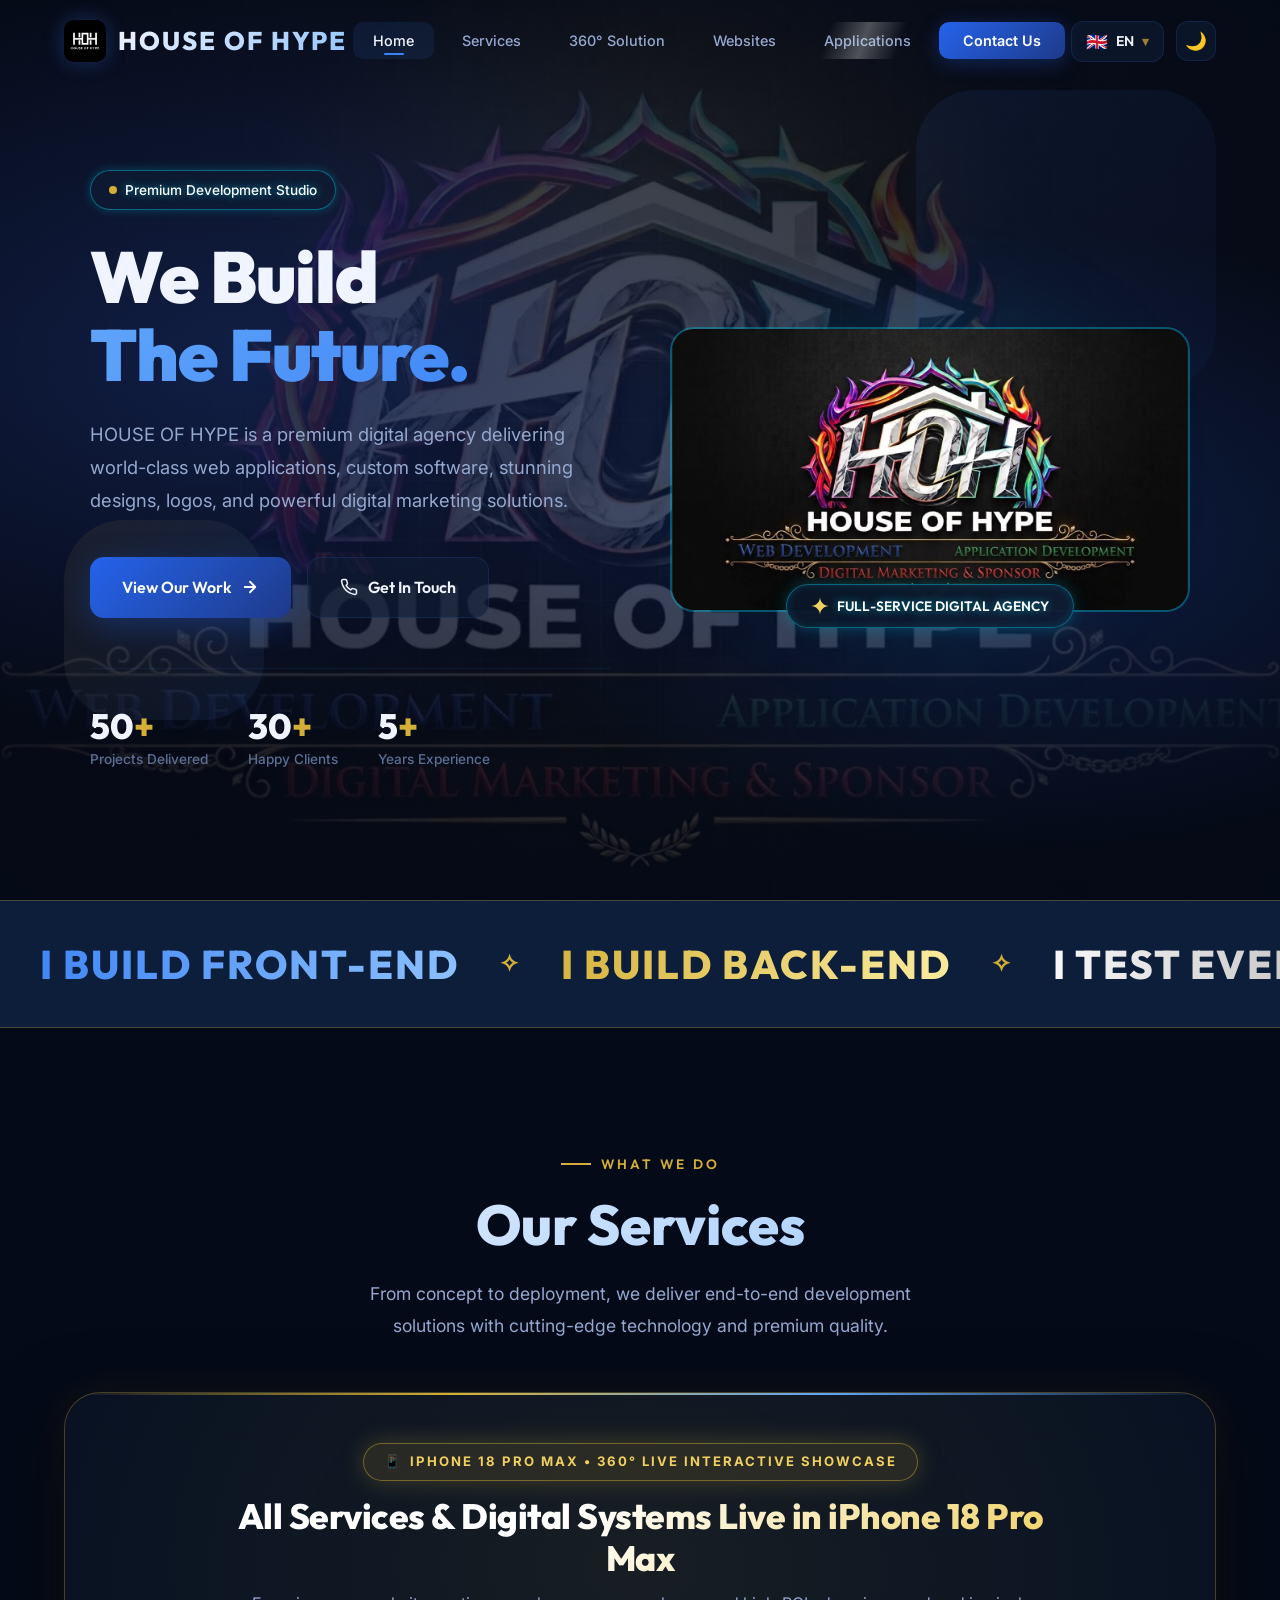
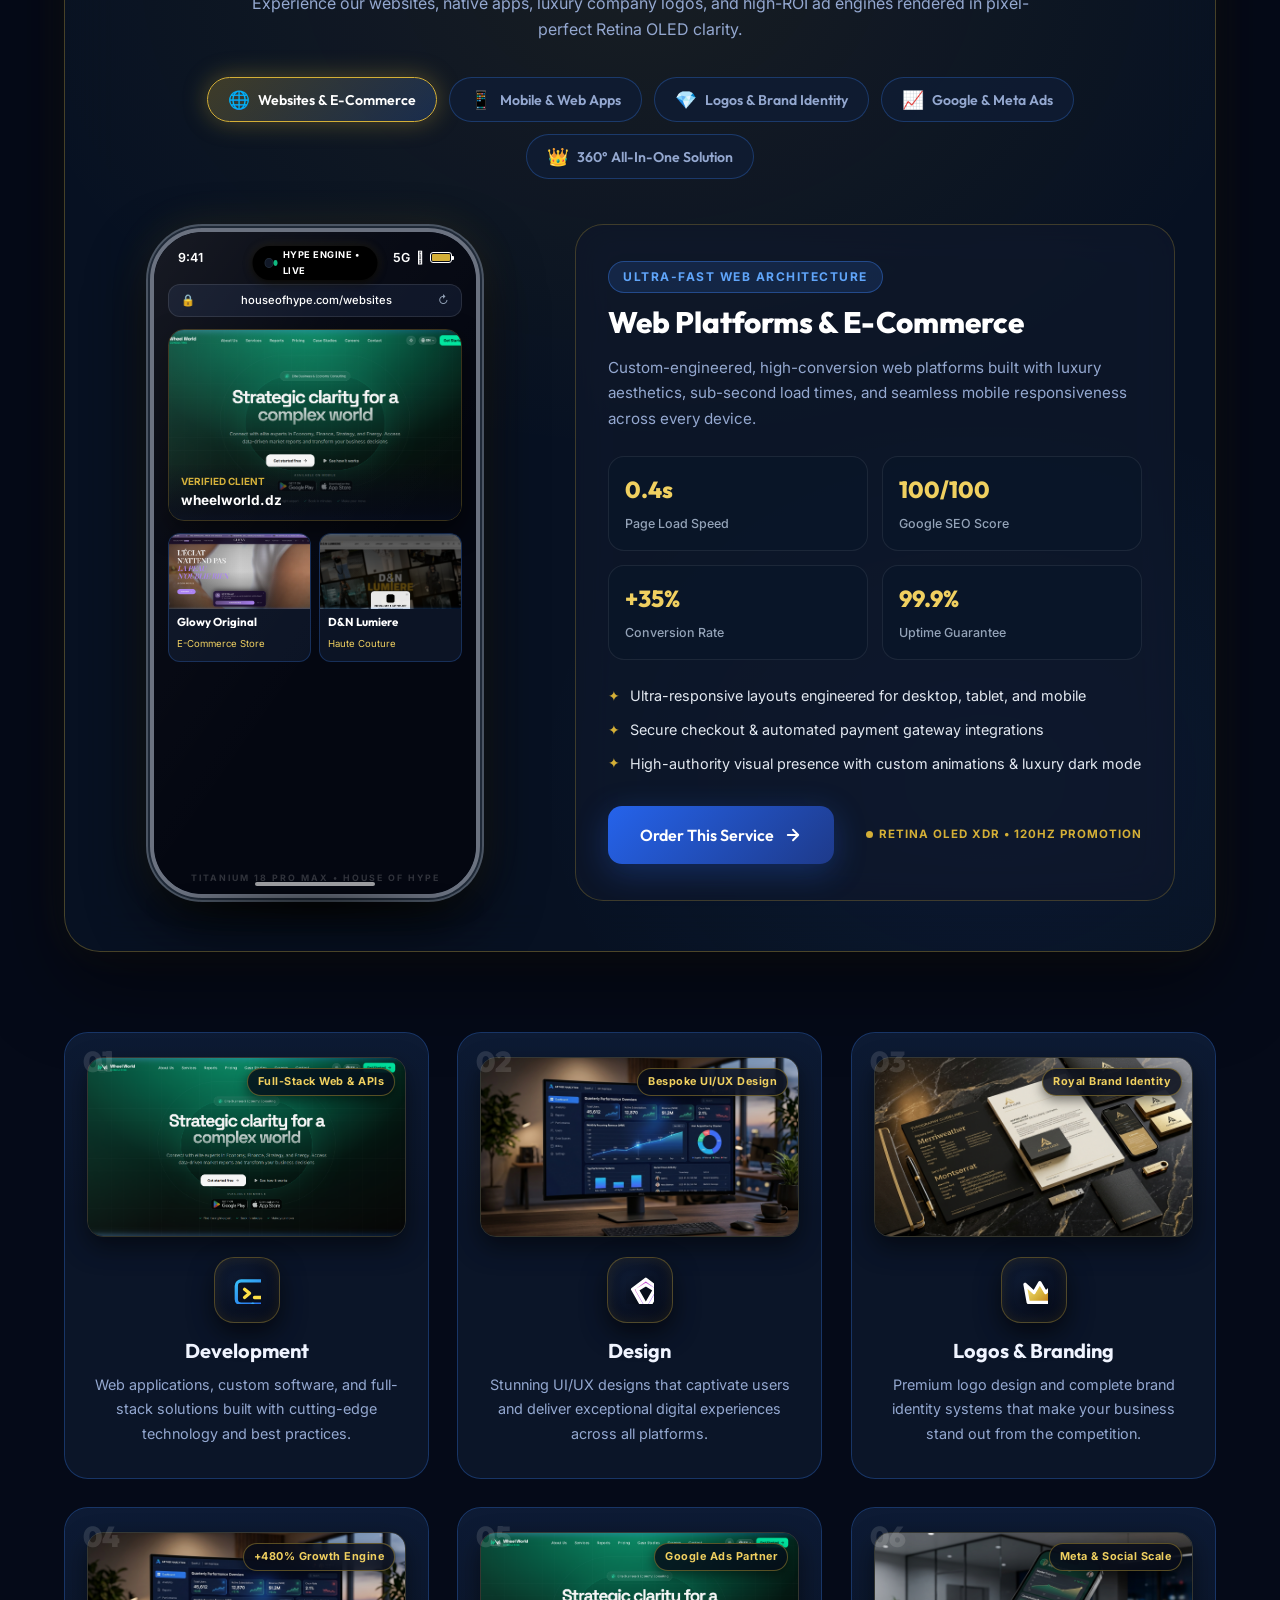
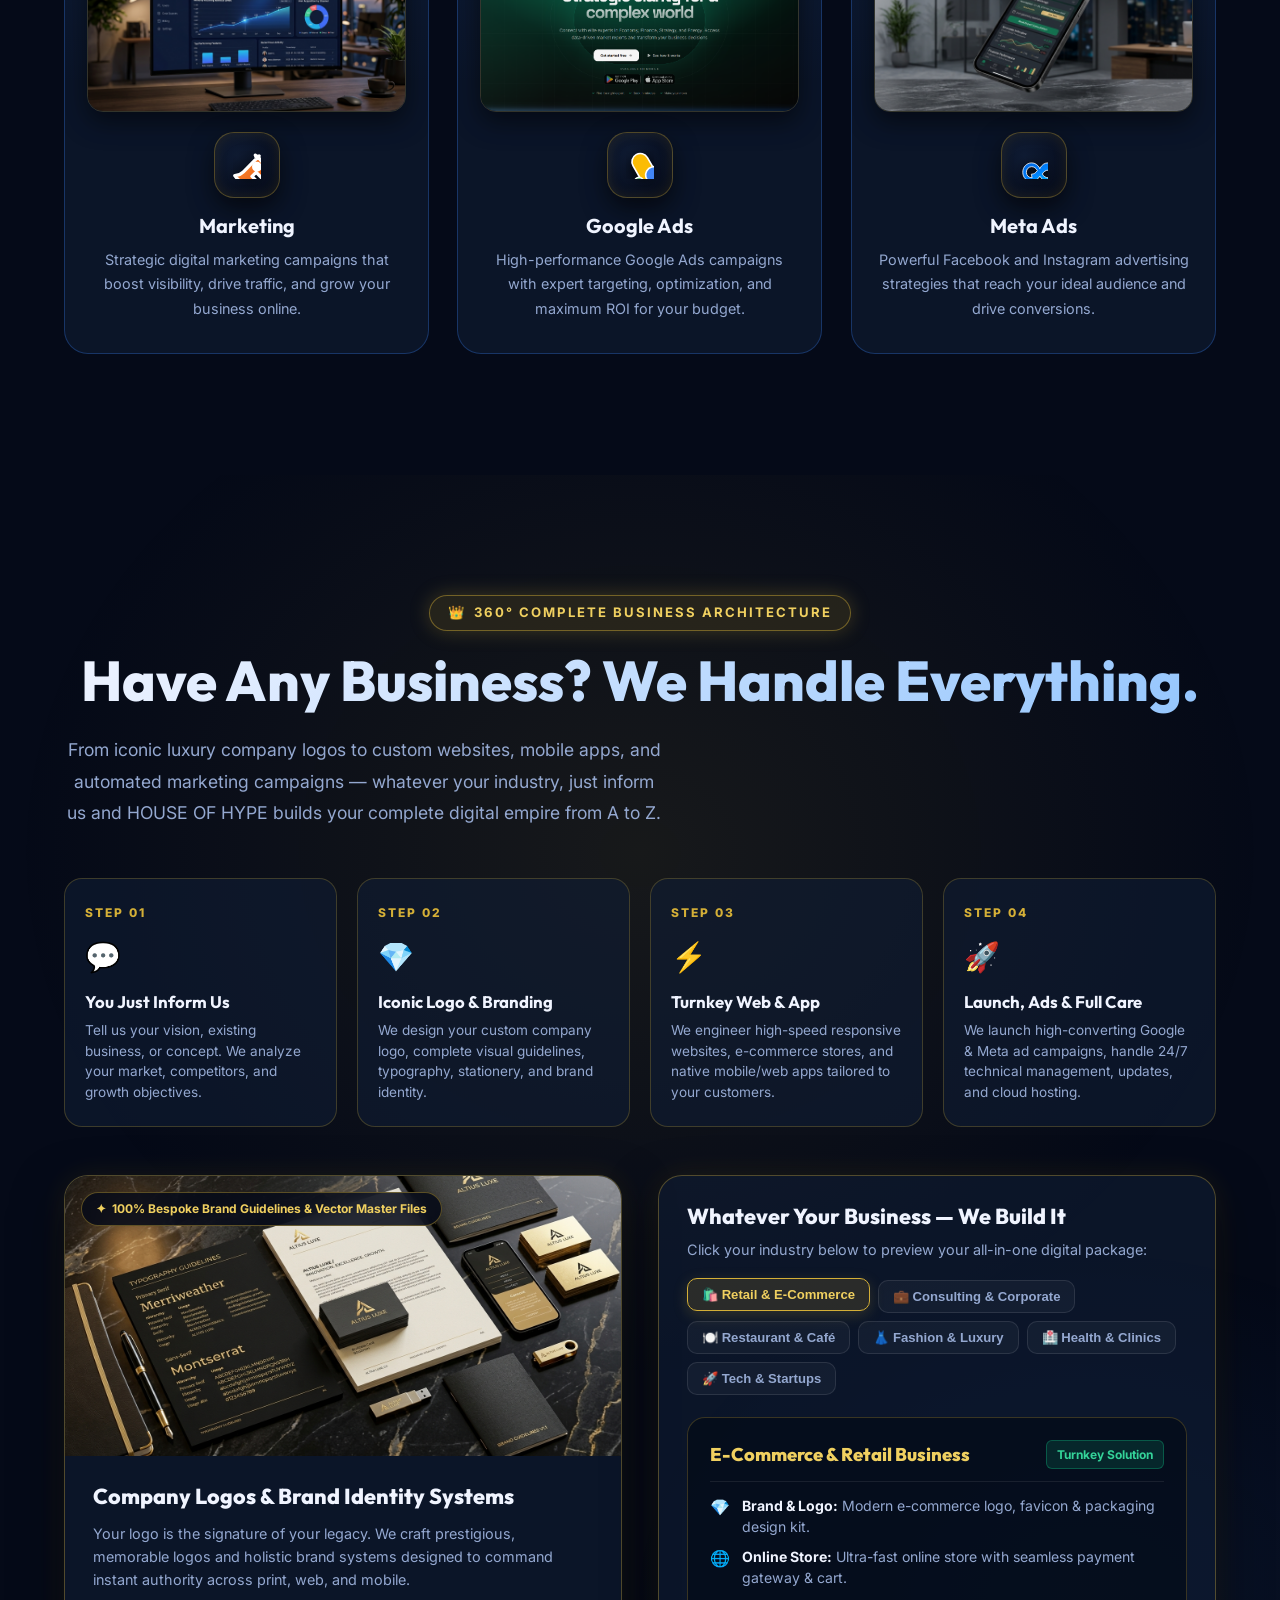
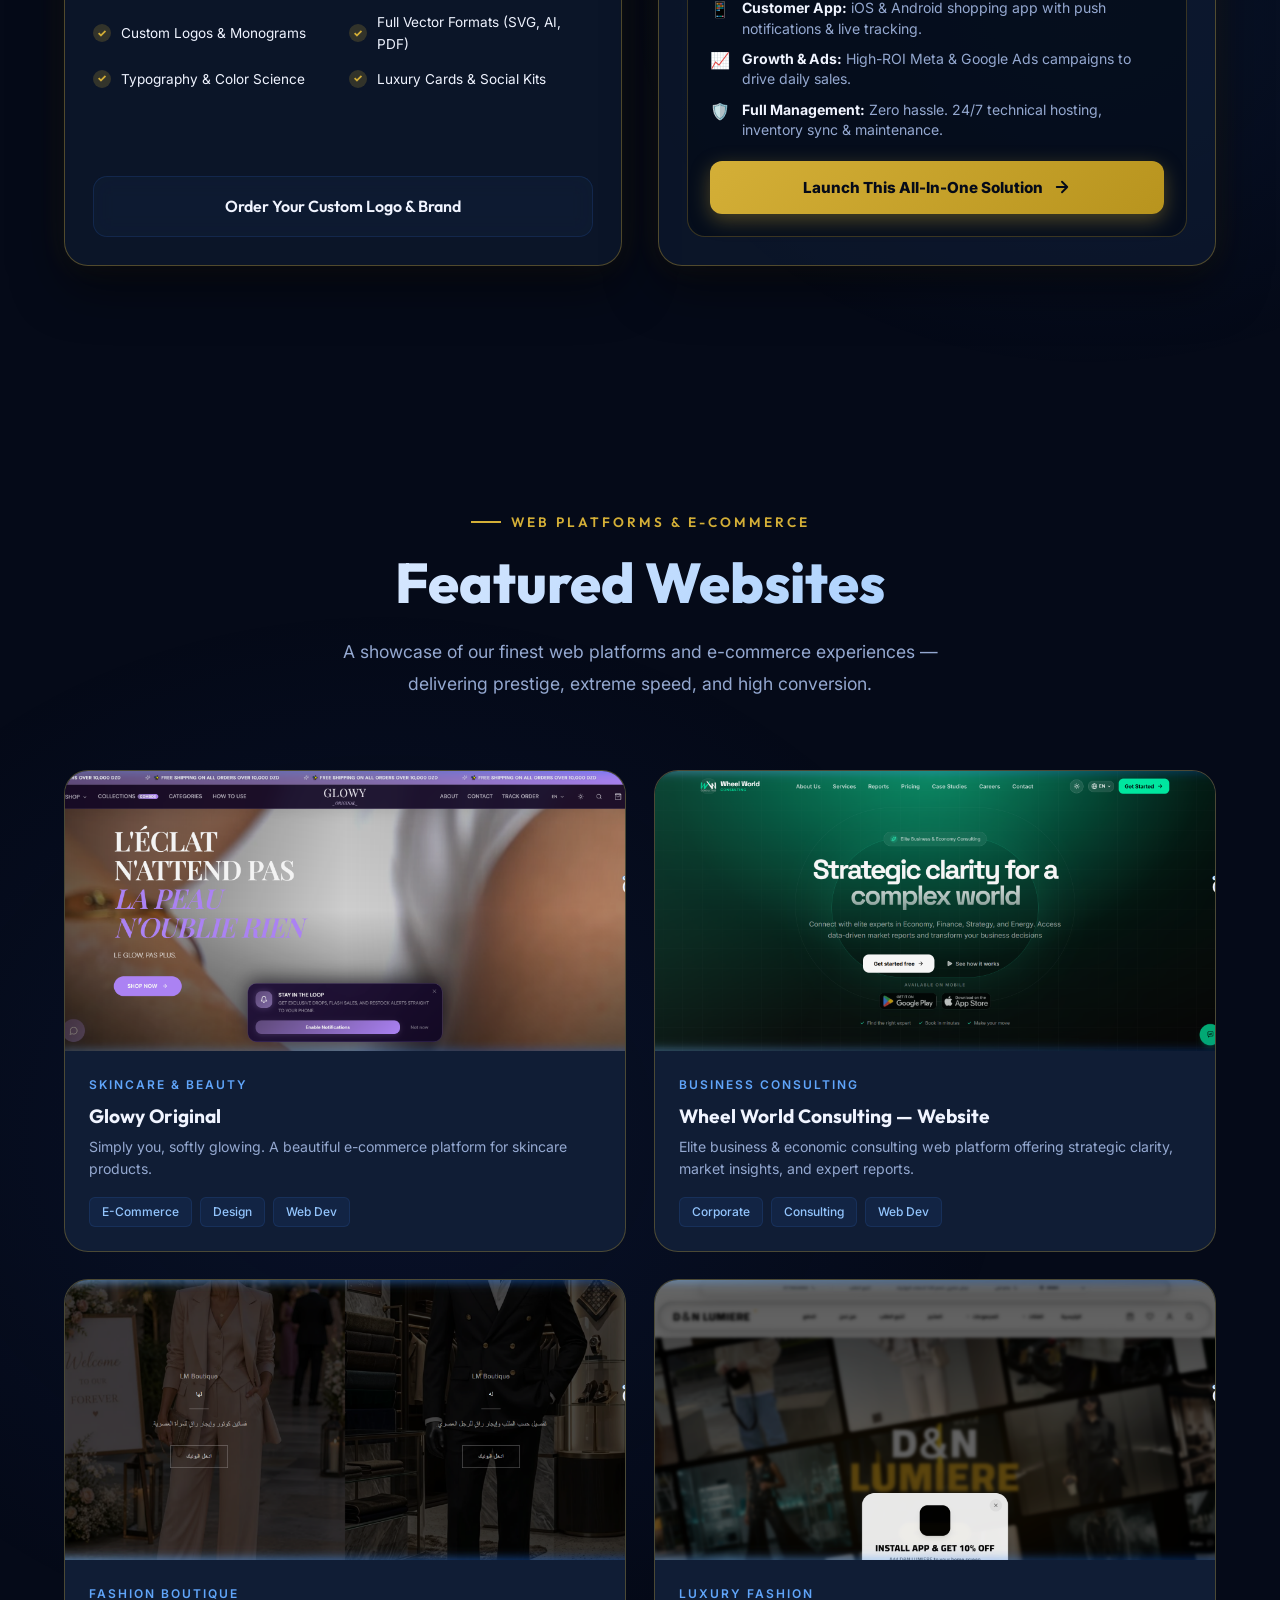
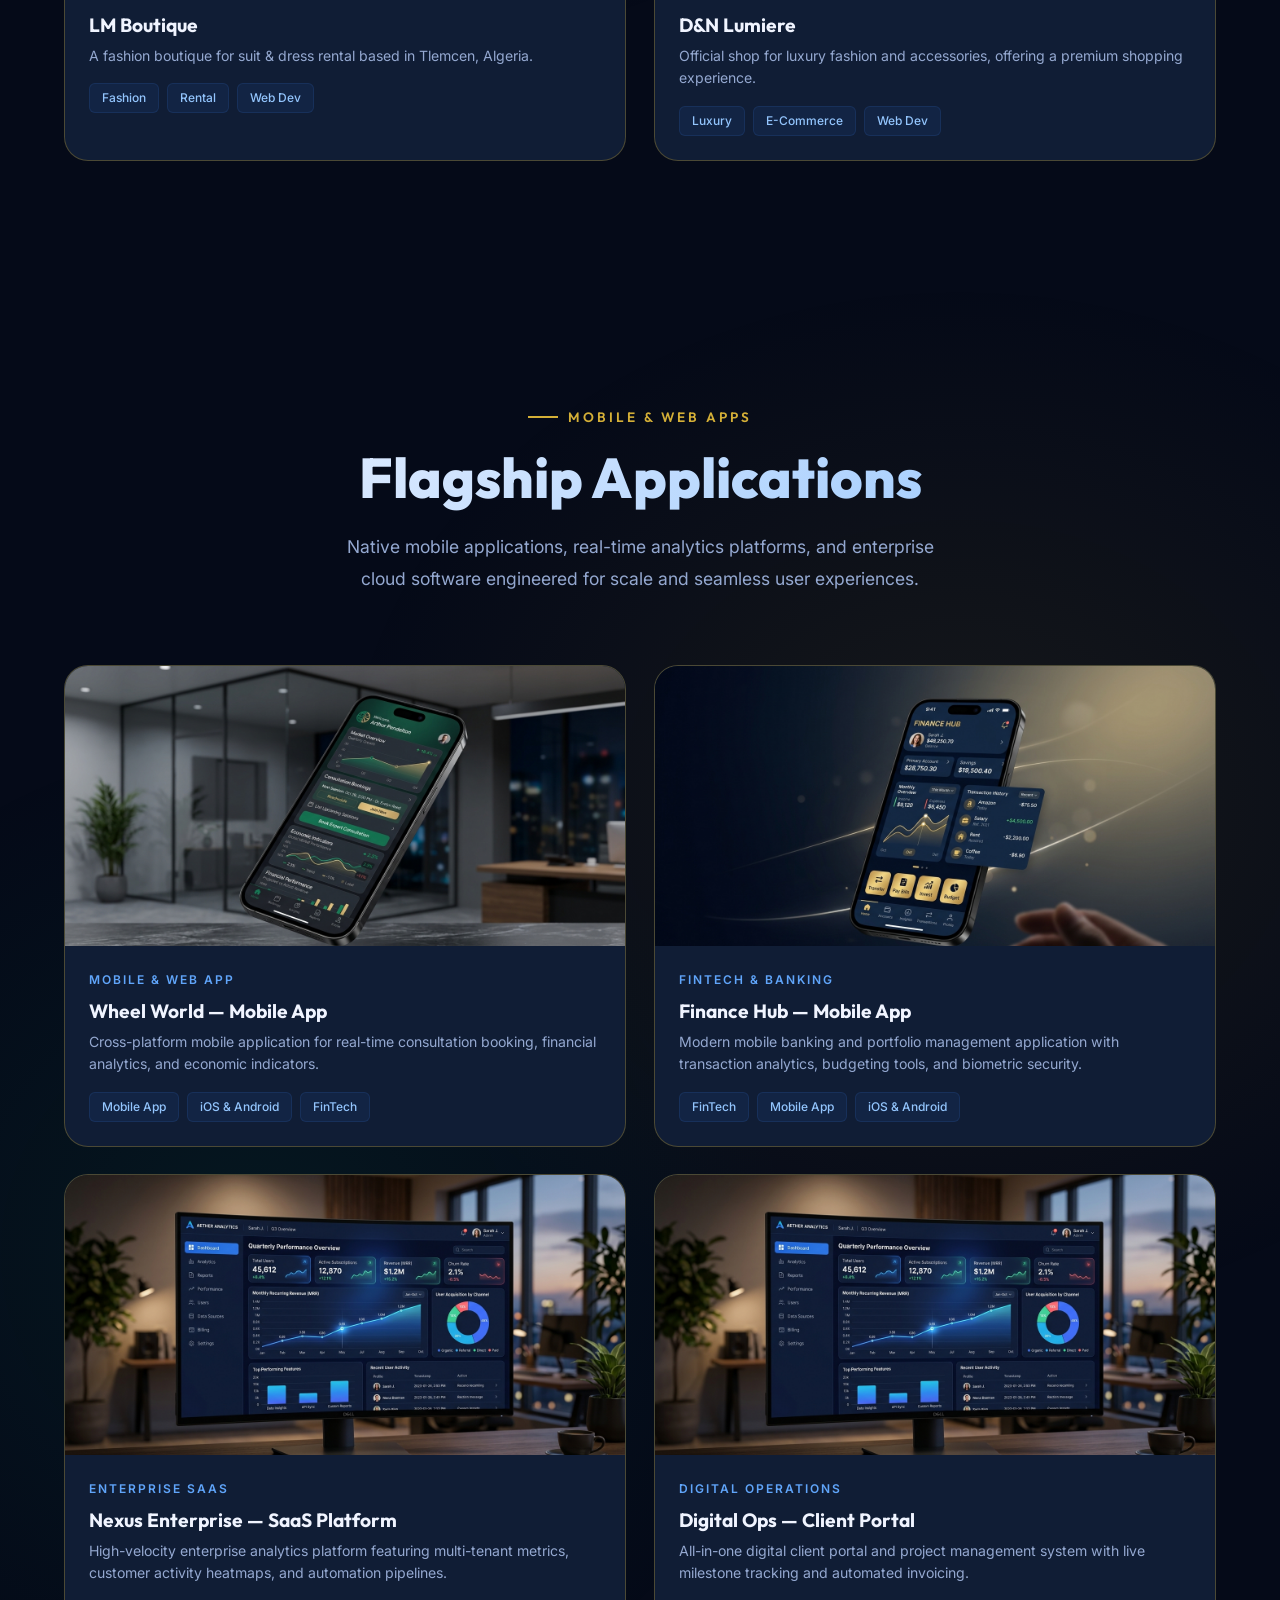
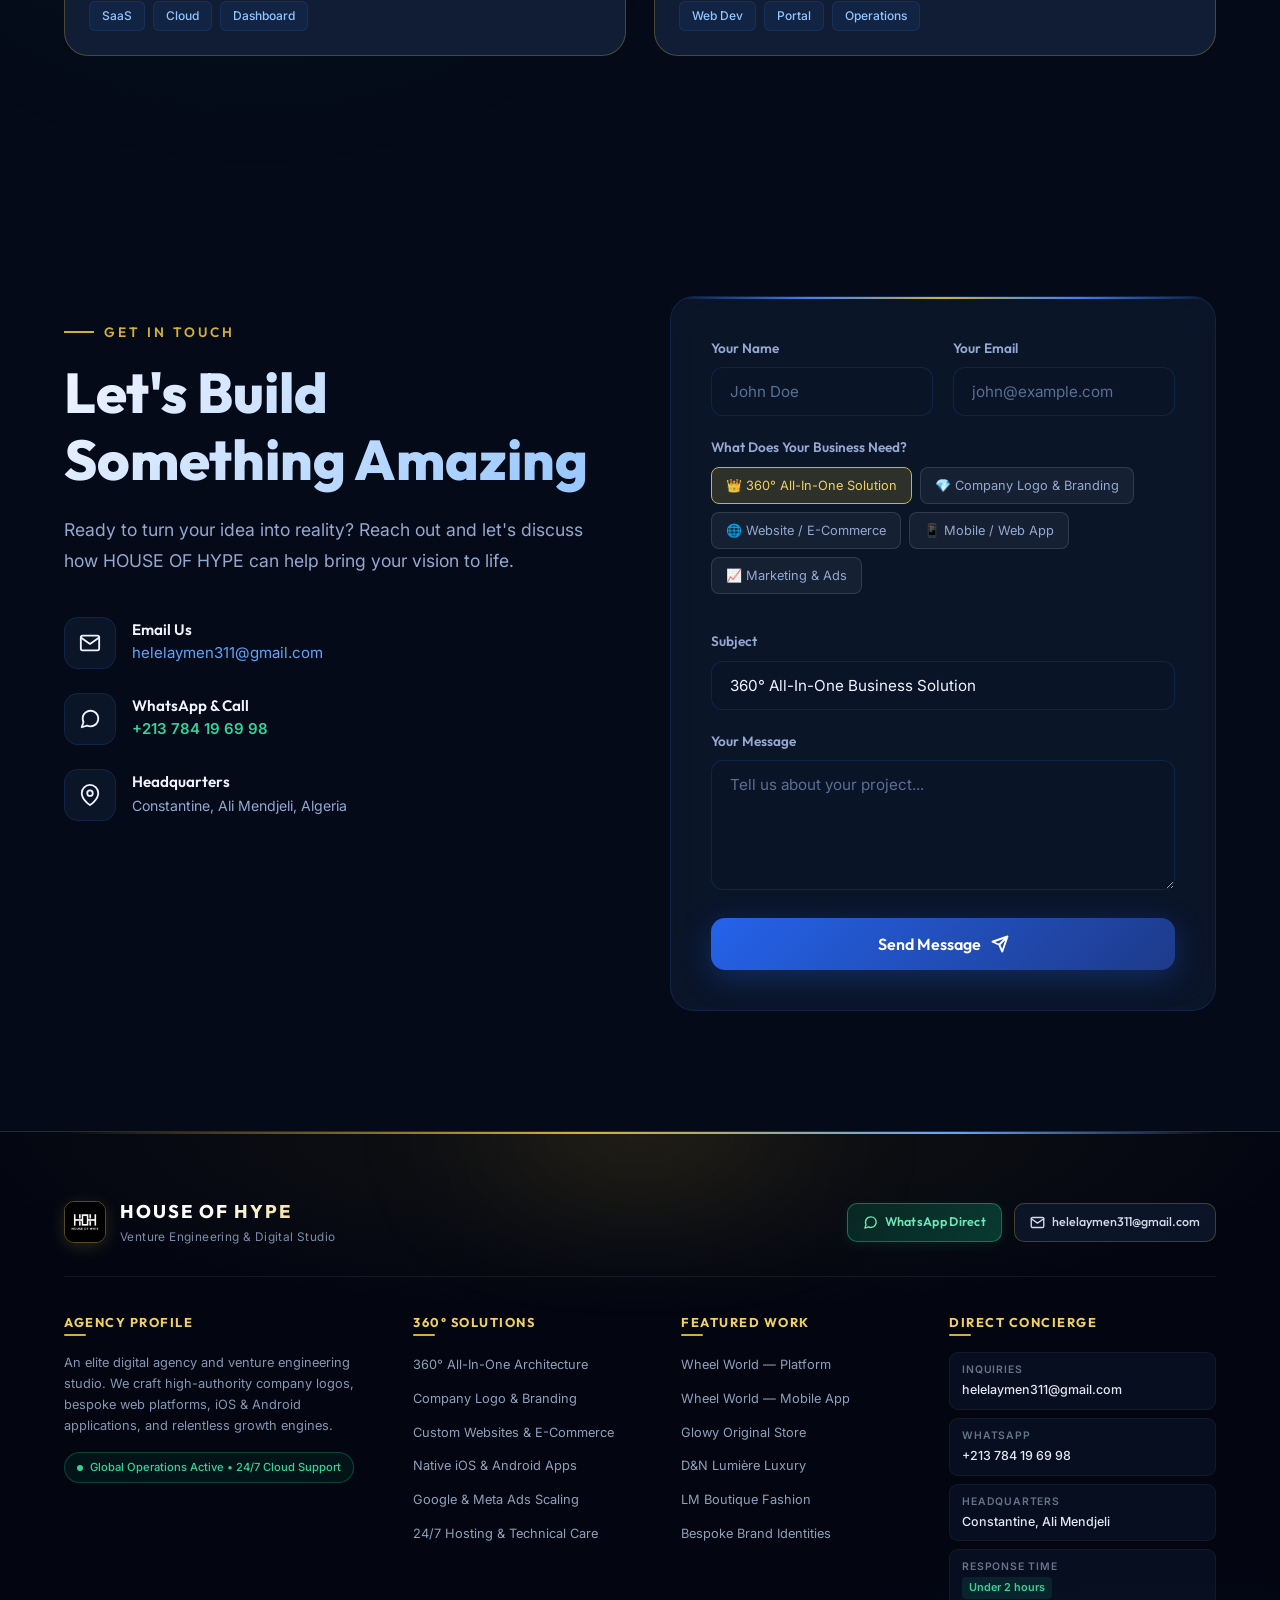
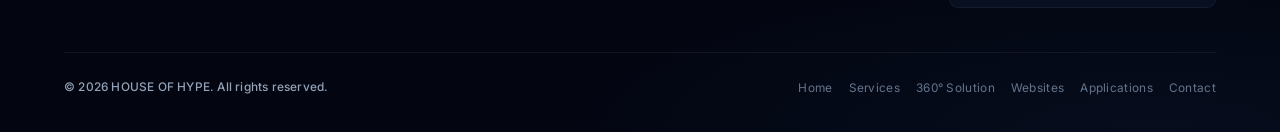
==== commit 9eb2e3bd: "fix(contact): update official WhatsApp, email, location, and remove placeholder socials" ====
--- a/index.html
+++ b/index.html
@@ -970,32 +970,40 @@
         </div>
         <div class="contact-details reveal reveal-delay-1">
           <div class="contact-item">
-            <div class="contact-item-icon">📧</div>
+            <div class="contact-item-icon">
+              <svg width="22" height="22" viewBox="0 0 24 24" fill="none" stroke="currentColor" stroke-width="2" stroke-linecap="round" stroke-linejoin="round">
+                <path d="M4 4h16c1.1 0 2 .9 2 2v12c0 1.1-.9 2-2 2H4c-1.1 0-2-.9-2-2V6c0-1.1.9-2 2-2z"/>
+                <polyline points="22,6 12,13 2,6"/>
+              </svg>
+            </div>
             <div class="contact-item-text">
               <h4 data-i18n="contact_email">Email Us</h4>
-              <p>contact@houseofhype.com</p>
+              <a href="mailto:helelaymen311@gmail.com" class="contact-link" style="color: #60a5fa; text-decoration: none;">helelaymen311@gmail.com</a>
             </div>
           </div>
           <div class="contact-item">
-            <div class="contact-item-icon">📞</div>
+            <div class="contact-item-icon">
+              <svg width="22" height="22" viewBox="0 0 24 24" fill="none" stroke="currentColor" stroke-width="2" stroke-linecap="round" stroke-linejoin="round">
+                <path d="M21 11.5a8.38 8.38 0 0 1-.9 3.8 8.5 8.5 0 0 1-7.6 4.7 8.38 8.38 0 0 1-3.8-.9L3 21l1.9-5.7a8.38 8.38 0 0 1-.9-3.8 8.5 8.5 0 0 1 4.7-7.6 8.38 8.38 0 0 1 3.8-.9h.5a8.48 8.48 0 0 1 8 8v.5z"/>
+              </svg>
+            </div>
             <div class="contact-item-text">
-              <h4 data-i18n="contact_phone">Call Us</h4>
-              <p>+1 (555) 123-4567</p>
+              <h4 data-i18n="contact_phone">WhatsApp & Call</h4>
+              <a href="https://wa.me/213784196998" target="_blank" rel="noopener" class="contact-link" style="color: #34d399; text-decoration: none; font-weight: 600;">+213 784 19 69 98</a>
             </div>
           </div>
           <div class="contact-item">
-            <div class="contact-item-icon">📍</div>
+            <div class="contact-item-icon">
+              <svg width="22" height="22" viewBox="0 0 24 24" fill="none" stroke="currentColor" stroke-width="2" stroke-linecap="round" stroke-linejoin="round">
+                <path d="M21 10c0 7-9 13-9 13s-9-6-9-13a9 9 0 0 1 18 0z"/>
+                <circle cx="12" cy="10" r="3"/>
+              </svg>
+            </div>
             <div class="contact-item-text">
-              <h4 data-i18n="contact_visit">Visit Us</h4>
-              <p data-i18n="contact_address">123 Innovation Street, Tech City</p>
-            </div>
-          </div>
-        </div>
-        <div class="contact-socials reveal reveal-delay-2">
-          <a href="#" class="social-link" aria-label="LinkedIn">💼</a>
-          <a href="#" class="social-link" aria-label="GitHub">🐙</a>
-          <a href="#" class="social-link" aria-label="Twitter">🐦</a>
-          <a href="#" class="social-link" aria-label="Instagram">📸</a>
+              <h4 data-i18n="contact_visit">Headquarters</h4>
+              <p data-i18n="contact_address">Constantine, Ali Mendjeli, Algeria</p>
+            </div>
+          </div>
         </div>
       </div>
       <div class="contact-form-wrapper reveal reveal-delay-1">
@@ -1057,30 +1065,19 @@
         </div>
 
         <div class="footer-actions-hub">
-          <a href="https://wa.me/213554947690" target="_blank" rel="noopener" class="footer-action-whatsapp">
+          <a href="https://wa.me/213784196998" target="_blank" rel="noopener" class="footer-action-whatsapp">
             <svg width="15" height="15" viewBox="0 0 24 24" fill="none" stroke="currentColor" stroke-width="2.2" stroke-linecap="round" stroke-linejoin="round">
               <path d="M21 11.5a8.38 8.38 0 0 1-.9 3.8 8.5 8.5 0 0 1-7.6 4.7 8.38 8.38 0 0 1-3.8-.9L3 21l1.9-5.7a8.38 8.38 0 0 1-.9-3.8 8.5 8.5 0 0 1 4.7-7.6 8.38 8.38 0 0 1 3.8-.9h.5a8.48 8.48 0 0 1 8 8v.5z"/>
             </svg>
             <span>WhatsApp Direct</span>
           </a>
-          <a href="mailto:contact@houseofhype.dz" class="footer-action-email">
+          <a href="mailto:helelaymen311@gmail.com" class="footer-action-email">
             <svg width="15" height="15" viewBox="0 0 24 24" fill="none" stroke="currentColor" stroke-width="2.2" stroke-linecap="round" stroke-linejoin="round">
               <path d="M4 4h16c1.1 0 2 .9 2 2v12c0 1.1-.9 2-2 2H4c-1.1 0-2-.9-2-2V6c0-1.1.9-2 2-2z"/>
               <polyline points="22,6 12,13 2,6"/>
             </svg>
-            <span>contact@houseofhype.dz</span>
+            <span>helelaymen311@gmail.com</span>
           </a>
-          <div class="footer-social-strip">
-            <a href="#" class="footer-social-btn" aria-label="Instagram" title="Instagram">
-              <svg width="15" height="15" viewBox="0 0 24 24" fill="none" stroke="currentColor" stroke-width="2"><rect x="2" y="2" width="20" height="20" rx="5" ry="5"/><path d="M16 11.37A4 4 0 1 1 12.63 8 4 4 0 0 1 16 11.37z"/><line x1="17.5" y1="6.5" x2="17.51" y2="6.5"/></svg>
-            </a>
-            <a href="#" class="footer-social-btn" aria-label="LinkedIn" title="LinkedIn">
-              <svg width="15" height="15" viewBox="0 0 24 24" fill="none" stroke="currentColor" stroke-width="2"><path d="M16 8a6 6 0 0 1 6 6v7h-4v-7a2 2 0 0 0-2-2 2 2 0 0 0-2 2v7h-4v-7a6 6 0 0 1 6-6z"/><rect x="2" y="9" width="4" height="12"/><circle cx="4" cy="4" r="2"/></svg>
-            </a>
-            <a href="#" class="footer-social-btn" aria-label="GitHub" title="GitHub">
-              <svg width="15" height="15" viewBox="0 0 24 24" fill="none" stroke="currentColor" stroke-width="2"><path d="M9 19c-5 1.5-5-2.5-7-3m14 6v-3.87a3.37 3.37 0 0 0-.94-2.61c3.14-.35 6.44-1.54 6.44-7A5.44 5.44 0 0 0 20 4.77 5.07 5.07 0 0 0 19.91 1S18.73.65 16 2.48a13.38 13.38 0 0 0-7 0C6.27.65 5.09 1 5.09 1A5.07 5.07 0 0 0 5 4.77a5.44 5.44 0 0 0-1.5 3.78c0 5.42 3.3 6.61 6.44 7A3.37 3.37 0 0 0 9 18.13V22"/></svg>
-            </a>
-          </div>
         </div>
       </div>
 
@@ -1130,15 +1127,15 @@
           <div class="footer-contact-minimal">
             <div class="f-contact-line">
               <span class="f-line-label">Inquiries</span>
-              <a href="mailto:contact@houseofhype.dz" class="f-line-value">contact@houseofhype.dz</a>
+              <a href="mailto:helelaymen311@gmail.com" class="f-line-value">helelaymen311@gmail.com</a>
             </div>
             <div class="f-contact-line">
               <span class="f-line-label">WhatsApp</span>
-              <a href="https://wa.me/213554947690" target="_blank" class="f-line-value">+213 554 94 76 90</a>
+              <a href="https://wa.me/213784196998" target="_blank" class="f-line-value">+213 784 19 69 98</a>
             </div>
             <div class="f-contact-line">
               <span class="f-line-label">Headquarters</span>
-              <span class="f-line-value">Algiers, Algeria</span>
+              <span class="f-line-value">Constantine, Ali Mendjeli</span>
             </div>
             <div class="f-contact-line">
               <span class="f-line-label">Response Time</span>
--- a/styles.css
+++ b/styles.css
@@ -3402,6 +3402,12 @@
   transition: transform 0.1s ease-out;
 }
 
+@media (max-width: 768px), (pointer: coarse) {
+  .cursor-glow {
+    display: none !important;
+  }
+}
+
 /* ============================================
    RESPONSIVE DESIGN
    ============================================ */
@@ -3451,82 +3457,430 @@
 
 @media (max-width: 768px) {
   :root {
-    --section-padding: 80px 0;
+    --section-padding: 55px 0;
+  }
+
+  html, body {
+    overflow-x: hidden !important;
+    width: 100%;
+    max-width: 100vw;
+  }
+
+  .container {
+    padding: 0 18px;
+    width: 100%;
+    max-width: 100%;
+    box-sizing: border-box;
+  }
+
+  /* --- Navbar Mobile Polish --- */
+  .navbar {
+    padding: 10px 0;
+  }
+
+  .nav-logo {
+    font-size: 1.1rem;
+    letter-spacing: 1px;
+    gap: 8px;
+  }
+
+  .nav-logo-img {
+    width: 32px;
+    height: 32px;
+    border-radius: 8px;
+  }
+
+  .nav-right-controls {
+    gap: 7px;
+  }
+
+  .site-lang-btn {
+    padding: 5px 8px;
+    font-size: 0.76rem;
+    gap: 4px;
+    border-radius: 8px;
+  }
+
+  .site-theme-toggle {
+    width: 32px;
+    height: 32px;
+    font-size: 0.88rem;
+    border-radius: 8px;
+  }
+
+  .nav-toggle {
+    display: flex;
+    padding: 5px;
+  }
+
+  .nav-toggle span {
+    width: 20px;
+    height: 2px;
   }
 
   .nav-links {
     position: fixed;
     top: 0;
     right: 0;
-    width: 280px;
+    width: 260px;
+    max-width: 82vw;
     height: 100vh;
-    background: rgba(5, 10, 24, 0.95);
-    backdrop-filter: blur(20px);
+    height: 100dvh;
+    background: rgba(4, 8, 20, 0.98);
+    backdrop-filter: blur(24px);
+    -webkit-backdrop-filter: blur(24px);
     flex-direction: column;
     justify-content: center;
     gap: 8px;
-    padding: 20px;
+    padding: 24px 18px;
     transform: translateX(100%);
-    transition: var(--transition-smooth);
-    border-left: 1px solid var(--glass-border);
+    transition: transform 0.35s cubic-bezier(0.16, 1, 0.3, 1);
+    border-left: 1px solid rgba(212, 175, 55, 0.25);
+    box-shadow: -10px 0 35px rgba(0, 0, 0, 0.7);
+    z-index: 9999;
   }
 
   .nav-links.open {
     transform: translateX(0);
   }
 
-  .nav-toggle {
+  [dir="rtl"] .nav-links {
+    right: auto;
+    left: 0;
+    border-left: none;
+    border-right: 1px solid rgba(212, 175, 55, 0.25);
+    box-shadow: 10px 0 35px rgba(0, 0, 0, 0.7);
+    transform: translateX(-100%);
+  }
+
+  [dir="rtl"] .nav-links.open {
+    transform: translateX(0);
+  }
+
+  .nav-links a {
+    width: 100%;
+    padding: 10px 14px;
+    font-size: 0.9rem;
+    text-align: center;
+    border-radius: 8px;
+  }
+
+  /* --- Hero Mobile Polish --- */
+  .hero {
+    padding: 85px 0 45px;
+    min-height: auto;
+  }
+
+  .hero .container {
+    flex-direction: column;
+    text-align: center;
+    gap: 32px;
+  }
+
+  .hero-content {
+    max-width: 100%;
+  }
+
+  .hero-badge {
+    margin-bottom: 16px;
+    font-size: 0.74rem;
+    padding: 6px 14px;
+  }
+
+  .hero-title {
+    font-size: clamp(2rem, 8.5vw, 2.6rem);
+    line-height: 1.15;
+    margin-bottom: 16px;
+    letter-spacing: -0.5px;
+  }
+
+  .hero-description {
+    font-size: 0.92rem;
+    line-height: 1.65;
+    margin-bottom: 24px;
+    max-width: 100%;
+  }
+
+  .hero-buttons {
     display: flex;
-  }
-
-  .services-grid {
+    flex-direction: column;
+    width: 100%;
+    gap: 10px;
+    justify-content: center;
+  }
+
+  .btn-primary, .btn-secondary {
+    width: 100%;
+    justify-content: center;
+    padding: 13px 20px;
+    font-size: 0.92rem;
+    border-radius: 12px;
+  }
+
+  .hero-stats {
+    display: grid;
+    grid-template-columns: repeat(3, 1fr);
+    gap: 8px;
+    width: 100%;
+    margin-top: 26px;
+    padding-top: 22px;
+    border-top: 1px solid rgba(255, 255, 255, 0.08);
+  }
+
+  .stat {
+    text-align: center;
+  }
+
+  .stat-number {
+    font-size: 1.45rem;
+  }
+
+  .stat-label {
+    font-size: 0.68rem;
+    line-height: 1.25;
+  }
+
+  .hero-visual {
+    width: 100%;
+    max-width: 100%;
+    overflow: hidden;
+    margin-top: 10px;
+  }
+
+  .hero-image-wrapper {
+    max-width: 320px;
+    width: 100%;
+    animation: none;
+    transform: none !important;
+  }
+
+  .hero-image-badge {
+    font-size: 0.72rem;
+    padding: 7px 14px;
+    white-space: nowrap;
+    bottom: -12px;
+  }
+
+  /* --- Section Header Polish --- */
+  .section-label {
+    font-size: 0.76rem;
+    letter-spacing: 2px;
+    margin-bottom: 12px;
+  }
+
+  .section-title {
+    font-size: clamp(1.6rem, 5.5vw, 2.1rem);
+    line-height: 1.2;
+    margin-bottom: 14px;
+  }
+
+  .section-subtitle {
+    font-size: 0.88rem;
+    line-height: 1.6;
+    margin-bottom: 30px;
+  }
+
+  /* --- Flagship iPhone Showcase Mobile --- */
+  .iphone-flagship-wrapper {
+    padding: 24px 14px;
+    border-radius: 20px;
+    max-width: 100%;
+  }
+
+  .iphone-flagship-title {
+    font-size: 1.35rem;
+  }
+
+  .iphone-device-chassis {
+    width: min(280px, calc(100vw - 44px));
+    height: 520px;
+    max-width: 100%;
+    margin: 0 auto;
+    box-shadow: 0 15px 40px rgba(0, 0, 0, 0.7);
+  }
+
+  .screen-main-img {
+    height: 140px;
+  }
+
+  /* --- Turnkey Process & Architecture Mobile --- */
+  .turnkey-process-grid {
     grid-template-columns: 1fr;
-    max-width: 400px;
-    margin: 0 auto;
-  }
-
+    gap: 14px;
+  }
+
+  .turnkey-main-split {
+    grid-template-columns: 1fr;
+    gap: 20px;
+  }
+
+  .branding-showcase-box,
+  .industry-selector-box {
+    padding: 18px 14px;
+    border-radius: 18px;
+    max-width: 100%;
+    box-sizing: border-box;
+  }
+
+  .branding-img-wrapper {
+    height: 175px;
+    border-radius: 14px;
+  }
+
+  .branding-info-body {
+    padding: 16px 2px 2px;
+  }
+
+  .branding-info-body h3 {
+    font-size: 1.15rem;
+  }
+
+  .branding-checklist {
+    grid-template-columns: 1fr;
+    gap: 8px;
+  }
+
+  .industry-pills-row {
+    gap: 6px;
+  }
+
+  .industry-pill {
+    padding: 6px 10px;
+    font-size: 0.74rem;
+  }
+
+  /* --- Grids (Services, Projects, Apps) Mobile --- */
+  .services-grid,
   .projects-grid,
   .applications-grid {
     grid-template-columns: 1fr;
-    max-width: 480px;
+    gap: 16px;
+    width: 100%;
+    max-width: 100%;
     margin: 0 auto;
   }
 
-  .hero-stats {
-    flex-direction: column;
-    gap: 20px;
-    align-items: center;
-  }
-
-  .stat {
+  .service-card,
+  .project-card,
+  .application-card {
+    padding: 18px 14px 22px;
+    border-radius: 18px;
+    max-width: 100%;
+    box-sizing: border-box;
+    transform: none !important;
+  }
+
+  .service-card-media,
+  .project-card-media,
+  .app-card-media {
+    height: 165px;
+    border-radius: 14px;
+  }
+
+  /* --- Founder Card Mobile --- */
+  .founder-card {
+    grid-template-columns: 1fr;
+    padding: 24px 14px;
+    gap: 22px;
+    border-radius: 20px;
     text-align: center;
+    max-width: 100%;
+    box-sizing: border-box;
+  }
+
+  .founder-image-frame {
+    max-width: 240px;
+    height: 290px;
+    margin: 0 auto;
+    border-radius: 16px;
+  }
+
+  .founder-experience-badge {
+    padding: 6px 10px;
+    gap: 8px;
+  }
+
+  .founder-badge-text strong {
+    font-size: 0.82rem;
+  }
+
+  .founder-badge-text span {
+    font-size: 0.68rem;
+  }
+
+  .founder-info h3 {
+    font-size: 1.35rem;
+  }
+
+  .founder-bio {
+    font-size: 0.85rem;
+  }
+
+  .founder-stats-grid {
+    grid-template-columns: repeat(2, 1fr);
+    gap: 8px;
+  }
+
+  .founder-actions {
+    justify-content: center;
+  }
+
+  /* --- Contact Section & Form Mobile --- */
+  .contact .container {
+    grid-template-columns: 1fr;
+    gap: 24px;
+  }
+
+  .contact-form-wrapper {
+    padding: 20px 14px;
+    border-radius: 18px;
+    max-width: 100%;
+    box-sizing: border-box;
   }
 
   .form-row {
     grid-template-columns: 1fr;
-  }
-
-  .footer-content {
-    flex-direction: column;
-    text-align: center;
-  }
-
-  .hero-image-wrapper {
-    max-width: 300px;
+    gap: 14px;
+  }
+
+  /* 16px font-size prevents iOS Safari auto-zoom bug! */
+  .form-group input,
+  .form-group textarea,
+  .form-group select {
+    font-size: 16px !important;
+    padding: 12px 14px;
+  }
+
+  .btn-submit {
+    width: 100%;
+    padding: 13px 20px;
+    font-size: 0.92rem;
+  }
+
+  /* --- Back To Top Mobile --- */
+  .back-to-top {
+    bottom: 16px;
+    right: 16px;
+    width: 38px;
+    height: 38px;
   }
 }
 
 @media (max-width: 480px) {
   .hero-title {
-    font-size: 2.2rem;
+    font-size: clamp(1.85rem, 8vw, 2.3rem);
   }
 
   .section-title {
-    font-size: 1.8rem;
-  }
-
-  .contact-form-wrapper {
-    padding: 24px;
+    font-size: 1.65rem;
+  }
+
+  .stat-number {
+    font-size: 1.3rem;
+  }
+
+  .stat-label {
+    font-size: 0.65rem;
   }
 }
 
